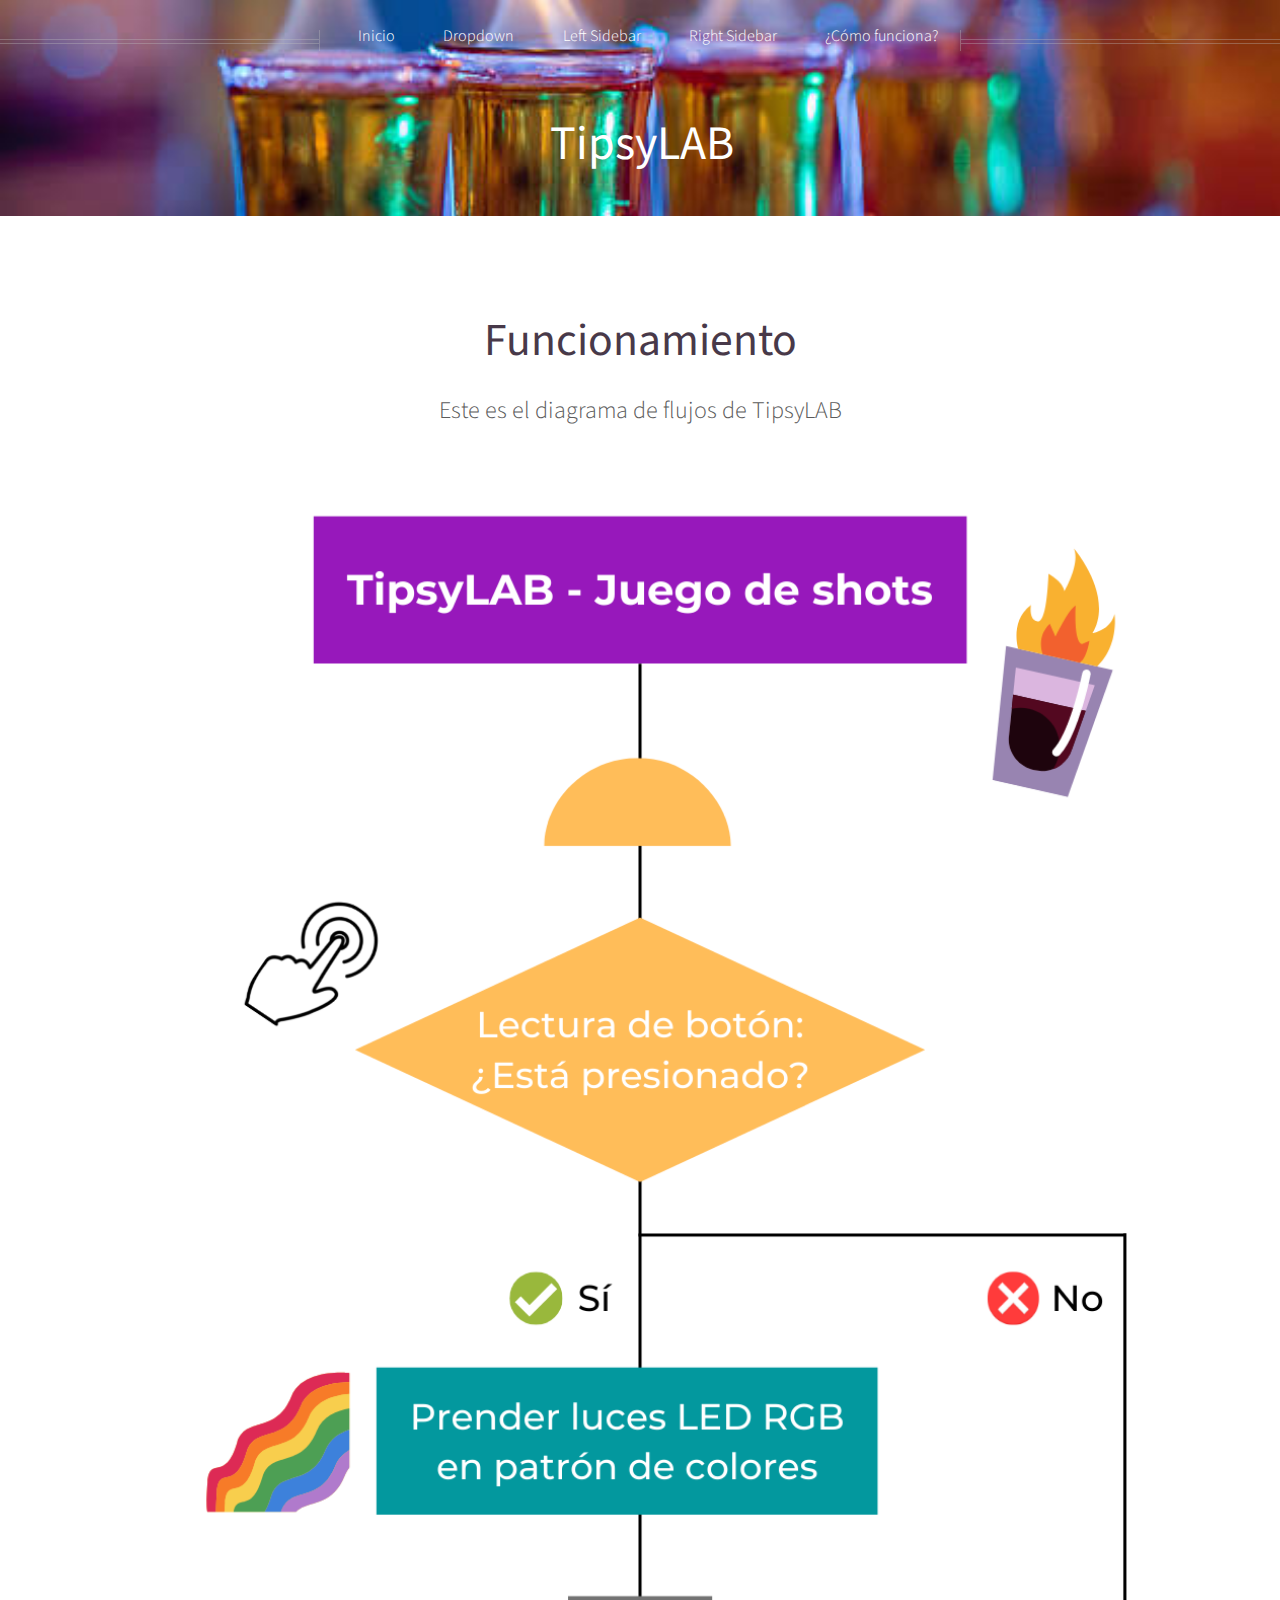
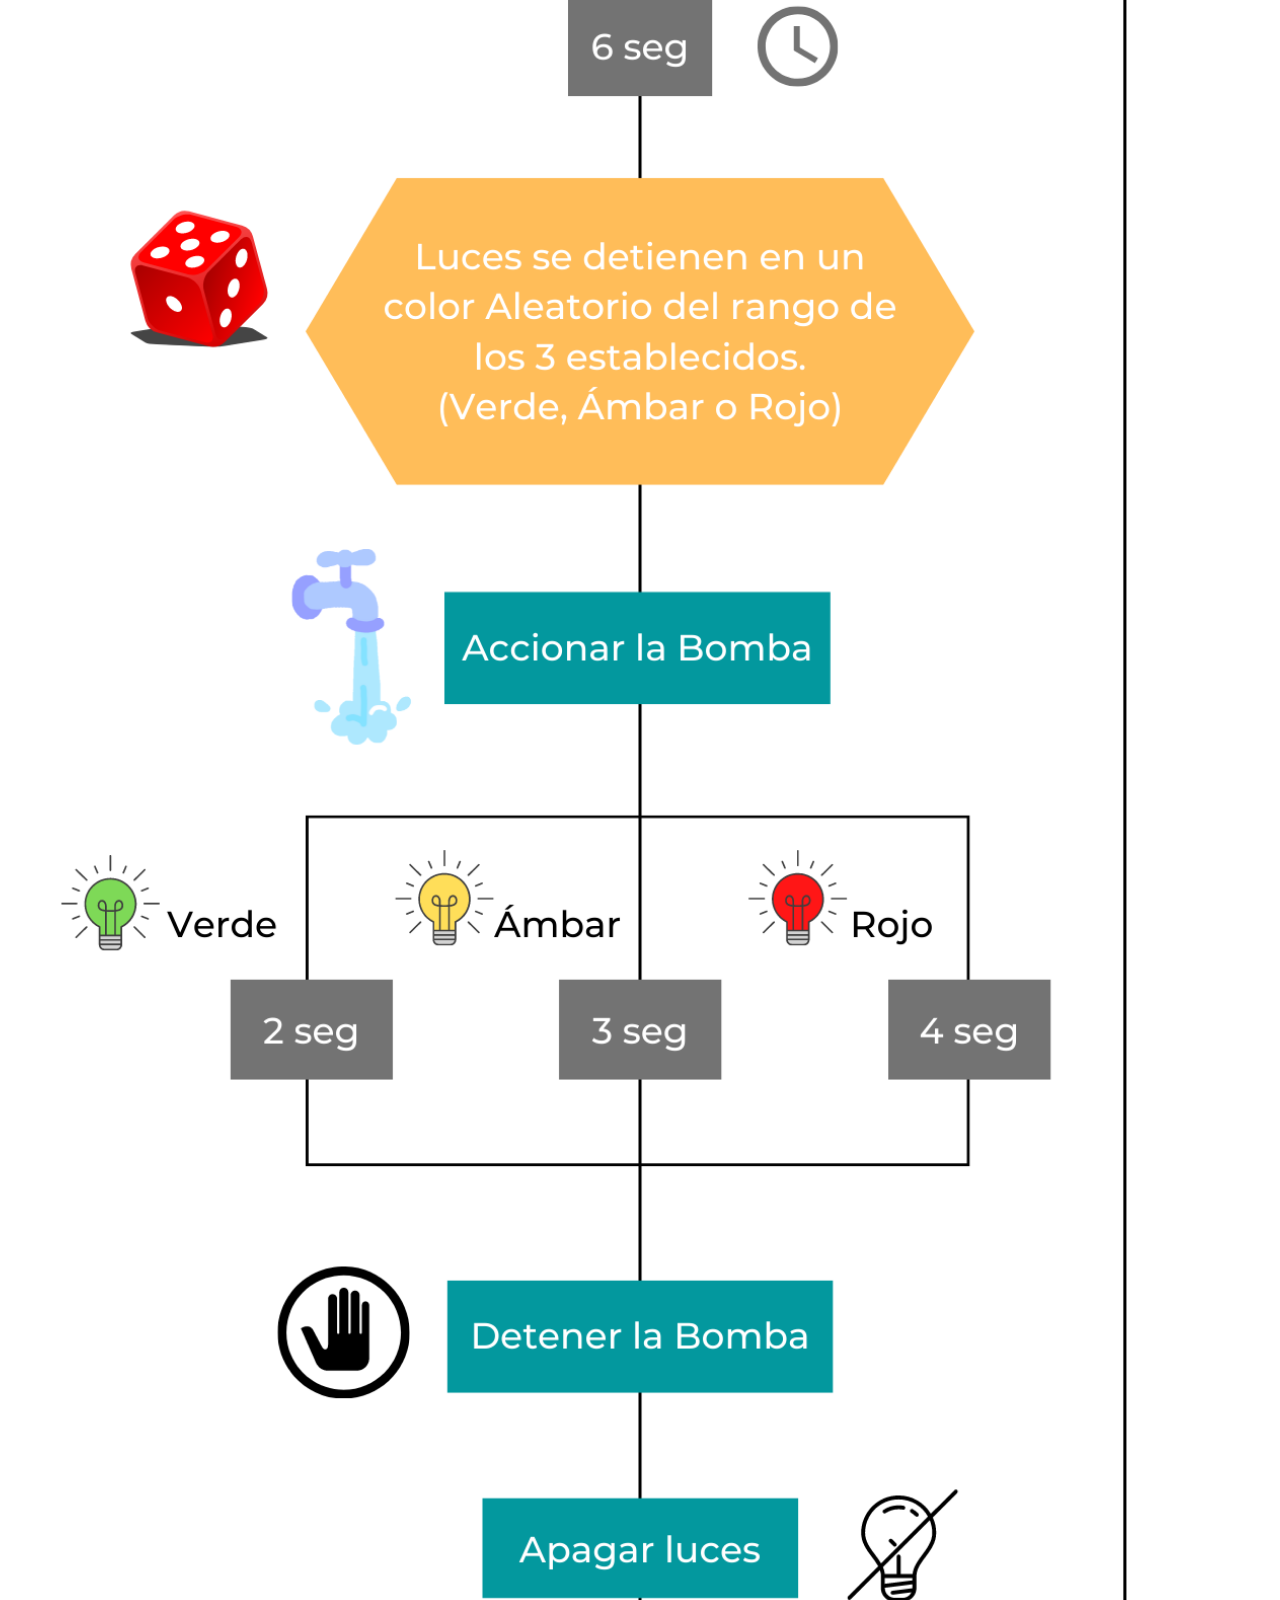
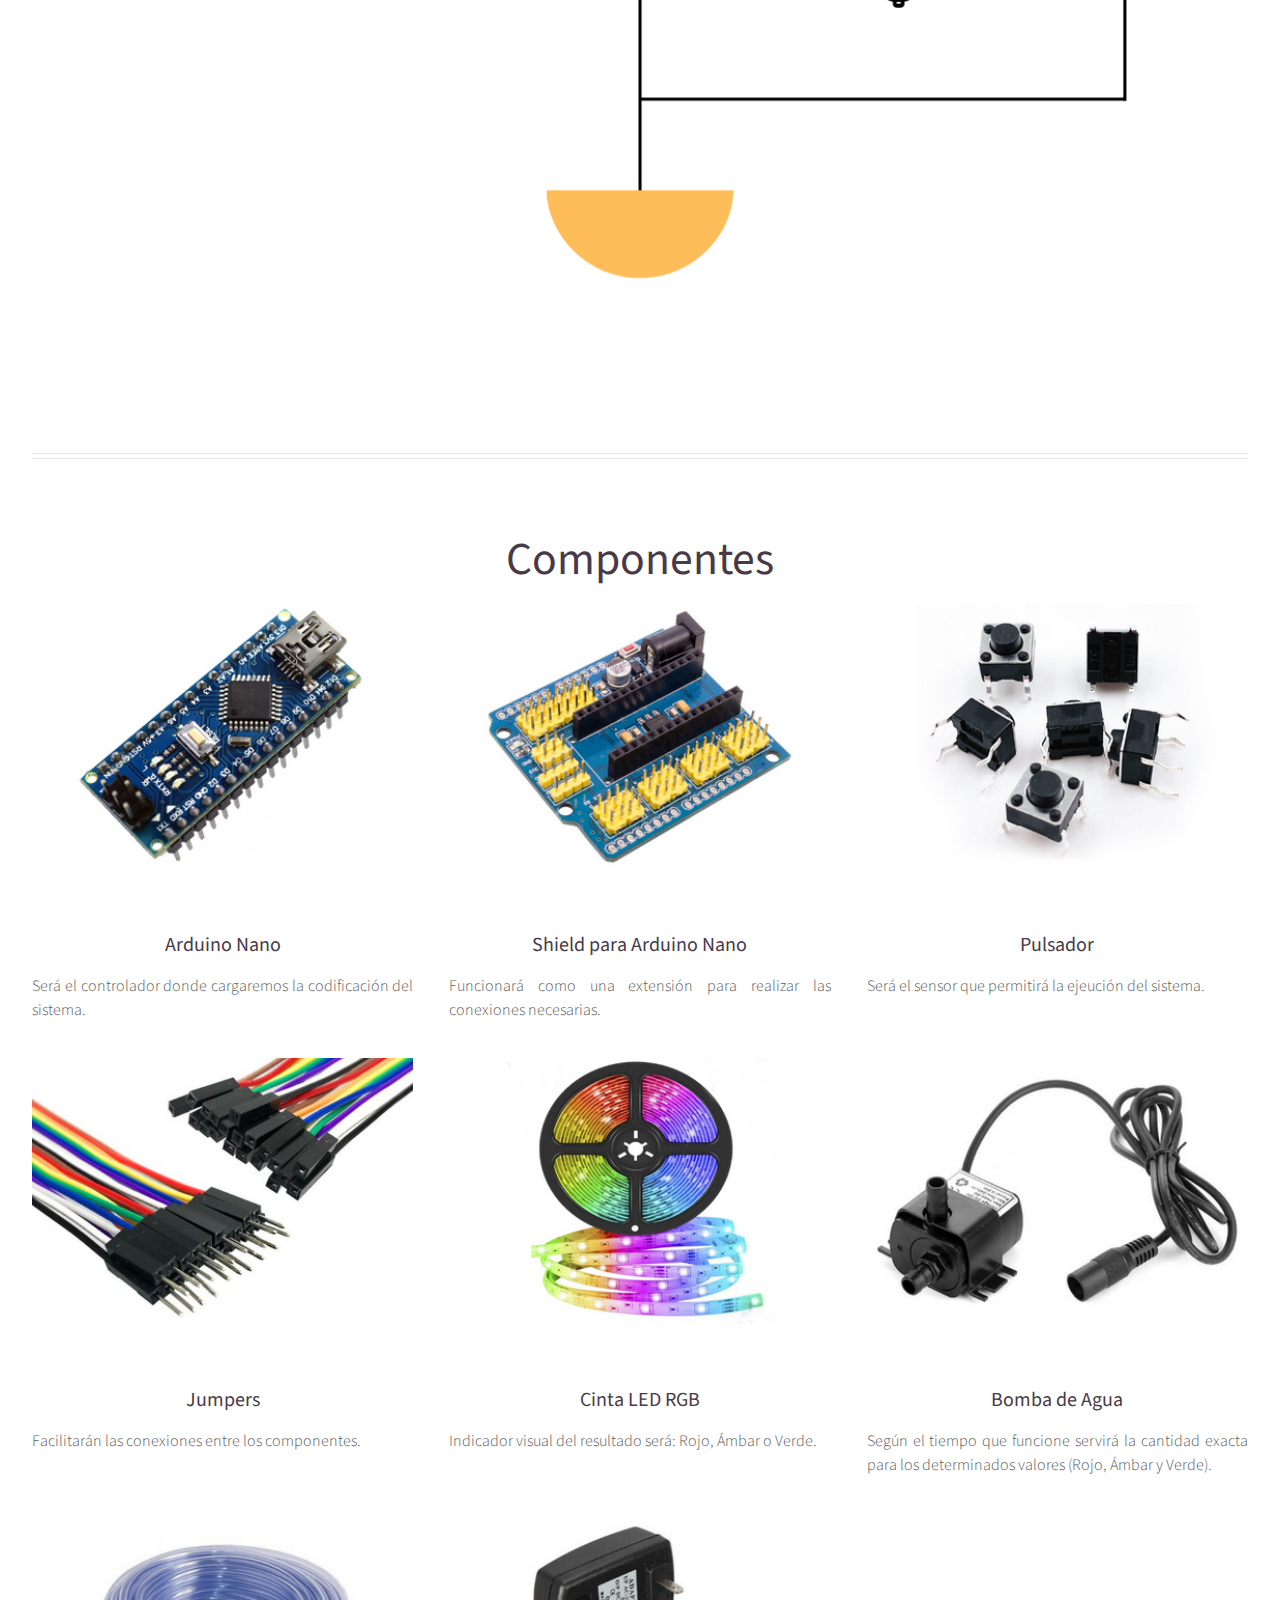
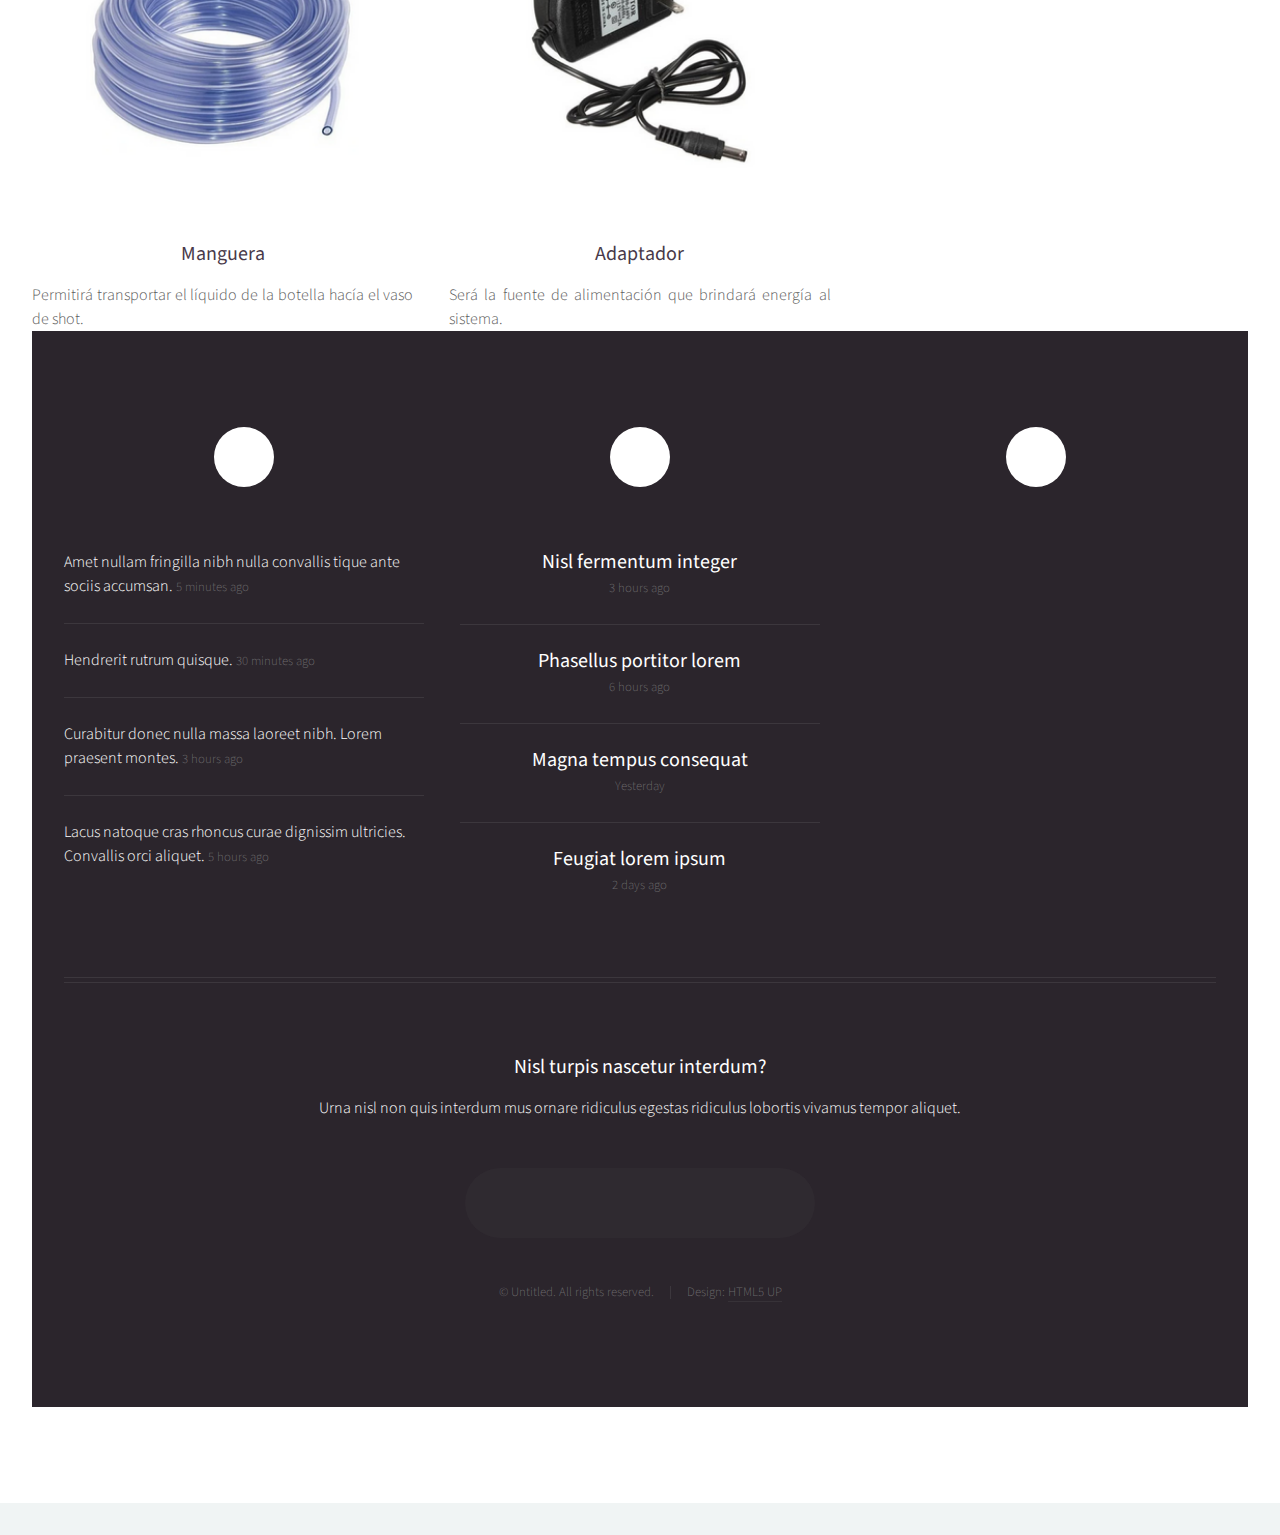
==== no-sidebar.html @ e4a3747c "actualizacion17oct" ====
<!DOCTYPE HTML>
<!--
	Helios by HTML5 UP
	html5up.net | @ajlkn
	Free for personal and commercial use under the CCA 3.0 license (html5up.net/license)
-->
<html>
	<head>
		<title>No Sidebar - Helios by HTML5 UP</title>
		<meta charset="utf-8" />
		<meta name="viewport" content="width=device-width, initial-scale=1, user-scalable=no" />
		<link rel="stylesheet" href="assets/css/main.css" />
		<noscript><link rel="stylesheet" href="assets/css/noscript.css" /></noscript>
	</head>
	<body class="no-sidebar is-preload">
		<div id="page-wrapper">

			<!-- Header -->
				<div id="header">

					<!-- Inner -->
						<div class="inner">
							<header>
								<h1><a href="index.html" id="logo">TipsyLAB</a></h1>
							</header>
						</div>

					<!-- Nav -->
						<nav id="nav">
							<ul>
								<li><a href="index.html">Inicio</a></li>
								<li>
									<a href="#">Dropdown</a>
									<ul>
										<li><a href="#">Lorem ipsum dolor</a></li>
										<li><a href="#">Magna phasellus</a></li>
										<li><a href="#">Etiam dolore nisl</a></li>
										<li>
											<a href="#">And a submenu &hellip;</a>
											<ul>
												<li><a href="#">Lorem ipsum dolor</a></li>
												<li><a href="#">Phasellus consequat</a></li>
												<li><a href="#">Magna phasellus</a></li>
												<li><a href="#">Etiam dolore nisl</a></li>
											</ul>
										</li>
										<li><a href="#">Veroeros feugiat</a></li>
									</ul>
								</li>
								<li><a href="left-sidebar.html">Left Sidebar</a></li>
								<li><a href="right-sidebar.html">Right Sidebar</a></li>
								<li><a href="no-sidebar.html">¿Cómo funciona?</a></li>
							</ul>
						</nav>

				</div>

			<!-- Main -->
				<div class="wrapper style1">

					<div class="container">
						<article id="main" class="special">
							<header>
								<h2>Funcionamiento</h2>
								<p>
									Este es el diagrama de flujos de TipsyLAB 
								</p>
							</header>
							<a href="#" class="image featured"><img src="images/DIagrama de flujo.png" alt="" /></a>
					
								</p>
							</section>
						</article>
						<hr />
						<div class="row">
							<section id="features" class="container special">
								<header>
									<h2>Componentes</h2>
								</header>
								<div class="row">
							<article class="col-4 col-12-mobile special">
								<a class="image featured"><img src="images/ArduinoNano.png" alt="" /></a>
								<header>
									<h3>Arduino Nano</h3>
								</header>
								<p>
									Será el controlador donde cargaremos la codificación del sistema.
																	
								</p>
							</article>
							<article class="col-4 col-12-mobile special">
								<a class="image featured"><img src="images/Shield.png" alt="" /></a>
								<header>
									<h3>Shield para Arduino Nano</h3>
								</header>
								<p>
									Funcionará como una extensión para realizar las conexiones necesarias.
								</p>
							</article>
							<article class="col-4 col-12-mobile special">
								<a class="image featured"><img src="images/Pulsador.png" alt="" /></a>
								<header>
									<h3>Pulsador</h3>
								</header>
								<p>
									Será el sensor que permitirá la ejeución del sistema.
								</p>
							</article>
							<article class="col-4 col-12-mobile special">
								<a class="image featured"><img src="images/Jumper.png" alt="" /></a>
								<header>
									<h3>Jumpers</h3>
								</header>
								<p>
									Facilitarán las conexiones entre los componentes.
								</p>
							</article>
							<article class="col-4 col-12-mobile special">
								<a class="image featured"><img src="images/CintaLed.png" alt="" /></a>
								<header>
									<h3>Cinta LED RGB</h3>
								</header>
								<p>
									Indicador visual del resultado será: Rojo, Ámbar o Verde.
								</p>
							</article>
							<article class="col-4 col-12-mobile special">
								<a class="image featured"><img src="images/Bomba.png" alt="" /></a>
								<header>
									<h3>Bomba de Agua</h3>
								</header>
								<p>
									Según el tiempo que funcione servirá la cantidad exacta para los determinados valores (Rojo, Ámbar y Verde).
								</p>
							</article>
							<article class="col-4 col-12-mobile special">
								<a class="image featured"><img src="images/Manguera.png" alt="" /></a>
								<header>
									<h3>Manguera</h3>
								</header>
								<p>
									Permitirá transportar el líquido de la botella hacía el vaso de shot.
								</p>
							</article>
							<article class="col-4 col-12-mobile special">
								<a class="image featured"><img src="images/Adaptador.png" alt="" /></a>
								<header>
									<h3>Adaptador</h3>
								</header>
								<p>
									Será la fuente de alimentación que brindará energía al sistema.
								</p>
							</article>
						</div>
					</div>

				</div>

			<!-- Footer -->
				<div id="footer">
					<div class="container">
						<div class="row">

							<!-- Tweets -->
								<section class="col-4 col-12-mobile">
									<header>
										<h2 class="icon brands fa-twitter circled"><span class="label">Tweets</span></h2>
									</header>
									<ul class="divided">
										<li>
											<article class="tweet">
												Amet nullam fringilla nibh nulla convallis tique ante sociis accumsan.
												<span class="timestamp">5 minutes ago</span>
											</article>
										</li>
										<li>
											<article class="tweet">
												Hendrerit rutrum quisque.
												<span class="timestamp">30 minutes ago</span>
											</article>
										</li>
										<li>
											<article class="tweet">
												Curabitur donec nulla massa laoreet nibh. Lorem praesent montes.
												<span class="timestamp">3 hours ago</span>
											</article>
										</li>
										<li>
											<article class="tweet">
												Lacus natoque cras rhoncus curae dignissim ultricies. Convallis orci aliquet.
												<span class="timestamp">5 hours ago</span>
											</article>
										</li>
									</ul>
								</section>

							<!-- Posts -->
								<section class="col-4 col-12-mobile">
									<header>
										<h2 class="icon solid fa-file circled"><span class="label">Posts</span></h2>
									</header>
									<ul class="divided">
										<li>
											<article class="post stub">
												<header>
													<h3><a href="#">Nisl fermentum integer</a></h3>
												</header>
												<span class="timestamp">3 hours ago</span>
											</article>
										</li>
										<li>
											<article class="post stub">
												<header>
													<h3><a href="#">Phasellus portitor lorem</a></h3>
												</header>
												<span class="timestamp">6 hours ago</span>
											</article>
										</li>
										<li>
											<article class="post stub">
												<header>
													<h3><a href="#">Magna tempus consequat</a></h3>
												</header>
												<span class="timestamp">Yesterday</span>
											</article>
										</li>
										<li>
											<article class="post stub">
												<header>
													<h3><a href="#">Feugiat lorem ipsum</a></h3>
												</header>
												<span class="timestamp">2 days ago</span>
											</article>
										</li>
									</ul>
								</section>

							<!-- Photos -->
								<section class="col-4 col-12-mobile">
									<header>
										<h2 class="icon solid fa-camera circled"><span class="label">Photos</span></h2>
									</header>
									<div class="row gtr-25">
										<div class="col-6">
											<a href="#" class="image fit"><img src="images/pic10.jpg" alt="" /></a>
										</div>
										<div class="col-6">
											<a href="#" class="image fit"><img src="images/pic11.jpg" alt="" /></a>
										</div>
										<div class="col-6">
											<a href="#" class="image fit"><img src="images/pic12.jpg" alt="" /></a>
										</div>
										<div class="col-6">
											<a href="#" class="image fit"><img src="images/pic13.jpg" alt="" /></a>
										</div>
										<div class="col-6">
											<a href="#" class="image fit"><img src="images/pic14.jpg" alt="" /></a>
										</div>
										<div class="col-6">
											<a href="#" class="image fit"><img src="images/pic15.jpg" alt="" /></a>
										</div>
									</div>
								</section>

						</div>
						<hr />
						<div class="row">
							<div class="col-12">

								<!-- Contact -->
									<section class="contact">
										<header>
											<h3>Nisl turpis nascetur interdum?</h3>
										</header>
										<p>Urna nisl non quis interdum mus ornare ridiculus egestas ridiculus lobortis vivamus tempor aliquet.</p>
										<ul class="icons">
											<li><a href="#" class="icon brands fa-twitter"><span class="label">Twitter</span></a></li>
											<li><a href="#" class="icon brands fa-facebook-f"><span class="label">Facebook</span></a></li>
											<li><a href="#" class="icon brands fa-instagram"><span class="label">Instagram</span></a></li>
											<li><a href="#" class="icon brands fa-pinterest"><span class="label">Pinterest</span></a></li>
											<li><a href="#" class="icon brands fa-dribbble"><span class="label">Dribbble</span></a></li>
											<li><a href="#" class="icon brands fa-linkedin-in"><span class="label">Linkedin</span></a></li>
										</ul>
									</section>

								<!-- Copyright -->
									<div class="copyright">
										<ul class="menu">
											<li>&copy; Untitled. All rights reserved.</li><li>Design: <a href="http://html5up.net">HTML5 UP</a></li>
										</ul>
									</div>

							</div>

						</div>
					</div>
				</div>

		</div>

		<!-- Scripts -->
			<script src="assets/js/jquery.min.js"></script>
			<script src="assets/js/jquery.dropotron.min.js"></script>
			<script src="assets/js/jquery.scrolly.min.js"></script>
			<script src="assets/js/jquery.scrollex.min.js"></script>
			<script src="assets/js/browser.min.js"></script>
			<script src="assets/js/breakpoints.min.js"></script>
			<script src="assets/js/util.js"></script>
			<script src="assets/js/main.js"></script>

	</body>
</html>
---- assets/css/main.css ----
@import url("https://fonts.googleapis.com/css?family=Source+Sans+Pro:300,300italic,400,400italic,600");
@import url("fontawesome-all.min.css");

/*
	Helios by HTML5 UP
	html5up.net | @ajlkn
	Free for personal and commercial use under the CCA 3.0 license (html5up.net/license)
*/

html, body, div, span, applet, object,
iframe, h1, h2, h3, h4, h5, h6, p, blockquote,
pre, a, abbr, acronym, address, big, cite,
code, del, dfn, em, img, ins, kbd, q, s, samp,
small, strike, strong, sub, sup, tt, var, b,
u, i, center, dl, dt, dd, ol, ul, li, fieldset,
form, label, legend, table, caption, tbody,
tfoot, thead, tr, th, td, article, aside,
canvas, details, embed, figure, figcaption,
footer, header, hgroup, menu, nav, output, ruby,
section, summary, time, mark, audio, video {
	margin: 0;
	padding: 0;
	border: 0;
	font-size: 100%;
	font: inherit;
	vertical-align: baseline;}

article, aside, details, figcaption, figure,
footer, header, hgroup, menu, nav, section {
	display: block;}

body {
	line-height: 1;
}

ol, ul {
	list-style: none;
}

blockquote, q {
	quotes: none;
}

	blockquote:before, blockquote:after, q:before, q:after {
		content: '';
		content: none;
	}

table {
	border-collapse: collapse;
	border-spacing: 0;
}

body {
	-webkit-text-size-adjust: none;
}

mark {
	background-color: transparent;
	color: inherit;
}

input::-moz-focus-inner {
	border: 0;
	padding: 0;
}

input, select, textarea {
	-moz-appearance: none;
	-webkit-appearance: none;
	-ms-appearance: none;
	appearance: none;
}

/* Basic */

	html {
		box-sizing: border-box;
	}

	*, *:before, *:after {
		box-sizing: inherit;
	}

	body {
		background: #f0f4f4;
		color: #5b5b5b;
		font-size: 15pt;
		line-height: 1.85em;
		font-family: 'Source Sans Pro', sans-serif;
		font-weight: 300;
	}

		body.is-preload *, body.is-preload *:before, body.is-preload *:after {
			-moz-animation: none !important;
			-webkit-animation: none !important;
			-ms-animation: none !important;
			animation: none !important;
			-moz-transition: none !important;
			-webkit-transition: none !important;
			-ms-transition: none !important;
			transition: none !important;
		}

	input, textarea, select {
		font-size: 15pt;
		line-height: 1.85em;
		font-family: 'Source Sans Pro', sans-serif;
		font-weight: 300;
	}

	h1, h2, h3, h4, h5, h6 {
		font-weight: 400;
		color: #483949;
		line-height: 1.25em;
	}

	h1 a, h2 a, h3 a, h4 a, h5 a, h6 a {
		color: inherit;
		text-decoration: none;
		border-bottom-color: transparent;
	}

	h1 strong, h2 strong, h3 strong, h4 strong, h5 strong, h6 strong {
		font-weight: 600;
	}

	h2 {
		font-size: 2.85em;
	}

	h3 {
		font-size: 1.25em;
	}

	h4 {
		font-size: 1em;
		margin: 0 0 0.25em 0;
	}

	strong, b {
		font-weight: 400;
		color: #483949;
	}

	em, i {
		font-style: italic;
	}

	a {
		color: inherit;
		border-bottom: solid 1px rgba(128, 128, 128, 0.15);
		text-decoration: none;
		-moz-transition: background-color 0.35s ease-in-out, color 0.35s ease-in-out, border-bottom-color 0.35s ease-in-out;
		-webkit-transition: background-color 0.35s ease-in-out, color 0.35s ease-in-out, border-bottom-color 0.35s ease-in-out;
		-ms-transition: background-color 0.35s ease-in-out, color 0.35s ease-in-out, border-bottom-color 0.35s ease-in-out;
		transition: background-color 0.35s ease-in-out, color 0.35s ease-in-out, border-bottom-color 0.35s ease-in-out;
	}

		a:hover {
			color: #ef8376;
			border-bottom-color: transparent;
		}

	sub {
		position: relative;
		top: 0.5em;
		font-size: 0.8em;
	}

	sup {
		position: relative;
		top: -0.5em;
		font-size: 0.8em;
	}

	blockquote {
		border-left: solid 0.5em #ddd;
		padding: 1em 0 1em 2em;
		font-style: italic;
	}

	p, ul, ol, dl, table {
		margin-bottom: 1em;
	}

	p {
		text-align: justify;
	}

	br.clear {
		clear: both;
	}

	hr {
		position: relative;
		display: block;
		border: 0;
		top: 4.5em;
		margin-bottom: 9em;
		height: 6px;
		border-top: solid 1px rgba(128, 128, 128, 0.2);
		border-bottom: solid 1px rgba(128, 128, 128, 0.2);
	}

		hr:before, hr:after {
			content: '';
			position: absolute;
			top: -8px;
			display: block;
			width: 1px;
			height: 21px;
			background: rgba(128, 128, 128, 0.2);
		}

		hr:before {
			left: -1px;
		}

		hr:after {
			right: -1px;
		}

	.timestamp {
		color: rgba(128, 128, 128, 0.75);
		font-size: 0.8em;
	}

/* Container */

	.container {
		margin: 0 auto;
		max-width: 100%;
		width: 1400px;
	}

		@media screen and (max-width: 1680px) {

			.container {
				width: 1200px;
			}

		}

		@media screen and (max-width: 1280px) {

			.container {
				width: 100%;
			}

		}

		@media screen and (max-width: 960px) {

			.container {
				width: 100%;
			}

		}

		@media screen and (max-width: 840px) {

			.container {
				width: 100%;
			}

		}

		@media screen and (max-width: 736px) {

			.container {
				width: 100%;
			}

		}

/* Row */

	.row {
		display: flex;
		flex-wrap: wrap;
		box-sizing: border-box;
		align-items: stretch;
	}

		.row > * {
			box-sizing: border-box;
		}

		.row.gtr-uniform > * > :last-child {
			margin-bottom: 0;
		}

		.row.aln-left {
			justify-content: flex-start;
		}

		.row.aln-center {
			justify-content: center;
		}

		.row.aln-right {
			justify-content: flex-end;
		}

		.row.aln-top {
			align-items: flex-start;
		}

		.row.aln-middle {
			align-items: center;
		}

		.row.aln-bottom {
			align-items: flex-end;
		}

		.row > .imp {
			order: -1;
		}

		.row > .col-1 {
			width: 8.33333%;
		}

		.row > .off-1 {
			margin-left: 8.33333%;
		}

		.row > .col-2 {
			width: 16.66667%;
		}

		.row > .off-2 {
			margin-left: 16.66667%;
		}

		.row > .col-3 {
			width: 25%;
		}

		.row > .off-3 {
			margin-left: 25%;
		}

		.row > .col-4 {
			width: 33.33333%;
		}

		.row > .off-4 {
			margin-left: 33.33333%;
		}

		.row > .col-5 {
			width: 41.66667%;
		}

		.row > .off-5 {
			margin-left: 41.66667%;
		}

		.row > .col-6 {
			width: 50%;
		}

		.row > .off-6 {
			margin-left: 50%;
		}

		.row > .col-7 {
			width: 58.33333%;
		}

		.row > .off-7 {
			margin-left: 58.33333%;
		}

		.row > .col-8 {
			width: 66.66667%;
		}

		.row > .off-8 {
			margin-left: 66.66667%;
		}

		.row > .col-9 {
			width: 75%;
		}

		.row > .off-9 {
			margin-left: 75%;
		}

		.row > .col-10 {
			width: 83.33333%;
		}

		.row > .off-10 {
			margin-left: 83.33333%;
		}

		.row > .col-11 {
			width: 91.66667%;
		}

		.row > .off-11 {
			margin-left: 91.66667%;
		}

		.row > .col-12 {
			width: 100%;
		}

		.row > .off-12 {
			margin-left: 100%;
		}

		.row.gtr-0 {
			margin-top: 0px;
			margin-left: 0px;
		}

			.row.gtr-0 > * {
				padding: 0px 0 0 0px;
			}

			.row.gtr-0.gtr-uniform {
				margin-top: 0px;
			}

				.row.gtr-0.gtr-uniform > * {
					padding-top: 0px;
				}

		.row.gtr-25 {
			margin-top: -10px;
			margin-left: -10px;
		}

			.row.gtr-25 > * {
				padding: 10px 0 0 10px;
			}

			.row.gtr-25.gtr-uniform {
				margin-top: -10px;
			}

				.row.gtr-25.gtr-uniform > * {
					padding-top: 10px;
				}

		.row.gtr-50 {
			margin-top: -20px;
			margin-left: -20px;
		}

			.row.gtr-50 > * {
				padding: 20px 0 0 20px;
			}

			.row.gtr-50.gtr-uniform {
				margin-top: -20px;
			}

				.row.gtr-50.gtr-uniform > * {
					padding-top: 20px;
				}

		.row {
			margin-top: -40px;
			margin-left: -40px;
		}

			.row > * {
				padding: 40px 0 0 40px;
			}

			.row.gtr-uniform {
				margin-top: -40px;
			}

				.row.gtr-uniform > * {
					padding-top: 40px;
				}

		.row.gtr-150 {
			margin-top: -60px;
			margin-left: -60px;
		}

			.row.gtr-150 > * {
				padding: 60px 0 0 60px;
			}

			.row.gtr-150.gtr-uniform {
				margin-top: -60px;
			}

				.row.gtr-150.gtr-uniform > * {
					padding-top: 60px;
				}

		.row.gtr-200 {
			margin-top: -80px;
			margin-left: -80px;
		}

			.row.gtr-200 > * {
				padding: 80px 0 0 80px;
			}

			.row.gtr-200.gtr-uniform {
				margin-top: -80px;
			}

				.row.gtr-200.gtr-uniform > * {
					padding-top: 80px;
				}

		@media screen and (max-width: 1680px) {

			.row {
				display: flex;
				flex-wrap: wrap;
				box-sizing: border-box;
				align-items: stretch;
			}

				.row > * {
					box-sizing: border-box;
				}

				.row.gtr-uniform > * > :last-child {
					margin-bottom: 0;
				}

				.row.aln-left {
					justify-content: flex-start;
				}

				.row.aln-center {
					justify-content: center;
				}

				.row.aln-right {
					justify-content: flex-end;
				}

				.row.aln-top {
					align-items: flex-start;
				}

				.row.aln-middle {
					align-items: center;
				}

				.row.aln-bottom {
					align-items: flex-end;
				}

				.row > .imp-wide {
					order: -1;
				}

				.row > .col-1-wide {
					width: 8.33333%;
				}

				.row > .off-1-wide {
					margin-left: 8.33333%;
				}

				.row > .col-2-wide {
					width: 16.66667%;
				}

				.row > .off-2-wide {
					margin-left: 16.66667%;
				}

				.row > .col-3-wide {
					width: 25%;
				}

				.row > .off-3-wide {
					margin-left: 25%;
				}

				.row > .col-4-wide {
					width: 33.33333%;
				}

				.row > .off-4-wide {
					margin-left: 33.33333%;
				}

				.row > .col-5-wide {
					width: 41.66667%;
				}

				.row > .off-5-wide {
					margin-left: 41.66667%;
				}

				.row > .col-6-wide {
					width: 50%;
				}

				.row > .off-6-wide {
					margin-left: 50%;
				}

				.row > .col-7-wide {
					width: 58.33333%;
				}

				.row > .off-7-wide {
					margin-left: 58.33333%;
				}

				.row > .col-8-wide {
					width: 66.66667%;
				}

				.row > .off-8-wide {
					margin-left: 66.66667%;
				}

				.row > .col-9-wide {
					width: 75%;
				}

				.row > .off-9-wide {
					margin-left: 75%;
				}

				.row > .col-10-wide {
					width: 83.33333%;
				}

				.row > .off-10-wide {
					margin-left: 83.33333%;
				}

				.row > .col-11-wide {
					width: 91.66667%;
				}

				.row > .off-11-wide {
					margin-left: 91.66667%;
				}

				.row > .col-12-wide {
					width: 100%;
				}

				.row > .off-12-wide {
					margin-left: 100%;
				}

				.row.gtr-0 {
					margin-top: 0px;
					margin-left: 0px;
				}

					.row.gtr-0 > * {
						padding: 0px 0 0 0px;
					}

					.row.gtr-0.gtr-uniform {
						margin-top: 0px;
					}

						.row.gtr-0.gtr-uniform > * {
							padding-top: 0px;
						}

				.row.gtr-25 {
					margin-top: -10px;
					margin-left: -10px;
				}

					.row.gtr-25 > * {
						padding: 10px 0 0 10px;
					}

					.row.gtr-25.gtr-uniform {
						margin-top: -10px;
					}

						.row.gtr-25.gtr-uniform > * {
							padding-top: 10px;
						}

				.row.gtr-50 {
					margin-top: -20px;
					margin-left: -20px;
				}

					.row.gtr-50 > * {
						padding: 20px 0 0 20px;
					}

					.row.gtr-50.gtr-uniform {
						margin-top: -20px;
					}

						.row.gtr-50.gtr-uniform > * {
							padding-top: 20px;
						}

				.row {
					margin-top: -40px;
					margin-left: -40px;
				}

					.row > * {
						padding: 40px 0 0 40px;
					}

					.row.gtr-uniform {
						margin-top: -40px;
					}

						.row.gtr-uniform > * {
							padding-top: 40px;
						}

				.row.gtr-150 {
					margin-top: -60px;
					margin-left: -60px;
				}

					.row.gtr-150 > * {
						padding: 60px 0 0 60px;
					}

					.row.gtr-150.gtr-uniform {
						margin-top: -60px;
					}

						.row.gtr-150.gtr-uniform > * {
							padding-top: 60px;
						}

				.row.gtr-200 {
					margin-top: -80px;
					margin-left: -80px;
				}

					.row.gtr-200 > * {
						padding: 80px 0 0 80px;
					}

					.row.gtr-200.gtr-uniform {
						margin-top: -80px;
					}

						.row.gtr-200.gtr-uniform > * {
							padding-top: 80px;
						}

		}

		@media screen and (max-width: 1280px) {

			.row {
				display: flex;
				flex-wrap: wrap;
				box-sizing: border-box;
				align-items: stretch;
			}

				.row > * {
					box-sizing: border-box;
				}

				.row.gtr-uniform > * > :last-child {
					margin-bottom: 0;
				}

				.row.aln-left {
					justify-content: flex-start;
				}

				.row.aln-center {
					justify-content: center;
				}

				.row.aln-right {
					justify-content: flex-end;
				}

				.row.aln-top {
					align-items: flex-start;
				}

				.row.aln-middle {
					align-items: center;
				}

				.row.aln-bottom {
					align-items: flex-end;
				}

				.row > .imp-normal {
					order: -1;
				}

				.row > .col-1-normal {
					width: 8.33333%;
				}

				.row > .off-1-normal {
					margin-left: 8.33333%;
				}

				.row > .col-2-normal {
					width: 16.66667%;
				}

				.row > .off-2-normal {
					margin-left: 16.66667%;
				}

				.row > .col-3-normal {
					width: 25%;
				}

				.row > .off-3-normal {
					margin-left: 25%;
				}

				.row > .col-4-normal {
					width: 33.33333%;
				}

				.row > .off-4-normal {
					margin-left: 33.33333%;
				}

				.row > .col-5-normal {
					width: 41.66667%;
				}

				.row > .off-5-normal {
					margin-left: 41.66667%;
				}

				.row > .col-6-normal {
					width: 50%;
				}

				.row > .off-6-normal {
					margin-left: 50%;
				}

				.row > .col-7-normal {
					width: 58.33333%;
				}

				.row > .off-7-normal {
					margin-left: 58.33333%;
				}

				.row > .col-8-normal {
					width: 66.66667%;
				}

				.row > .off-8-normal {
					margin-left: 66.66667%;
				}

				.row > .col-9-normal {
					width: 75%;
				}

				.row > .off-9-normal {
					margin-left: 75%;
				}

				.row > .col-10-normal {
					width: 83.33333%;
				}

				.row > .off-10-normal {
					margin-left: 83.33333%;
				}

				.row > .col-11-normal {
					width: 91.66667%;
				}

				.row > .off-11-normal {
					margin-left: 91.66667%;
				}

				.row > .col-12-normal {
					width: 100%;
				}

				.row > .off-12-normal {
					margin-left: 100%;
				}

				.row.gtr-0 {
					margin-top: 0px;
					margin-left: 0px;
				}

					.row.gtr-0 > * {
						padding: 0px 0 0 0px;
					}

					.row.gtr-0.gtr-uniform {
						margin-top: 0px;
					}

						.row.gtr-0.gtr-uniform > * {
							padding-top: 0px;
						}

				.row.gtr-25 {
					margin-top: -9px;
					margin-left: -9px;
				}

					.row.gtr-25 > * {
						padding: 9px 0 0 9px;
					}

					.row.gtr-25.gtr-uniform {
						margin-top: -9px;
					}

						.row.gtr-25.gtr-uniform > * {
							padding-top: 9px;
						}

				.row.gtr-50 {
					margin-top: -18px;
					margin-left: -18px;
				}

					.row.gtr-50 > * {
						padding: 18px 0 0 18px;
					}

					.row.gtr-50.gtr-uniform {
						margin-top: -18px;
					}

						.row.gtr-50.gtr-uniform > * {
							padding-top: 18px;
						}

				.row {
					margin-top: -36px;
					margin-left: -36px;
				}

					.row > * {
						padding: 36px 0 0 36px;
					}

					.row.gtr-uniform {
						margin-top: -36px;
					}

						.row.gtr-uniform > * {
							padding-top: 36px;
						}

				.row.gtr-150 {
					margin-top: -54px;
					margin-left: -54px;
				}

					.row.gtr-150 > * {
						padding: 54px 0 0 54px;
					}

					.row.gtr-150.gtr-uniform {
						margin-top: -54px;
					}

						.row.gtr-150.gtr-uniform > * {
							padding-top: 54px;
						}

				.row.gtr-200 {
					margin-top: -72px;
					margin-left: -72px;
				}

					.row.gtr-200 > * {
						padding: 72px 0 0 72px;
					}

					.row.gtr-200.gtr-uniform {
						margin-top: -72px;
					}

						.row.gtr-200.gtr-uniform > * {
							padding-top: 72px;
						}

		}

		@media screen and (max-width: 960px) {

			.row {
				display: flex;
				flex-wrap: wrap;
				box-sizing: border-box;
				align-items: stretch;
			}

				.row > * {
					box-sizing: border-box;
				}

				.row.gtr-uniform > * > :last-child {
					margin-bottom: 0;
				}

				.row.aln-left {
					justify-content: flex-start;
				}

				.row.aln-center {
					justify-content: center;
				}

				.row.aln-right {
					justify-content: flex-end;
				}

				.row.aln-top {
					align-items: flex-start;
				}

				.row.aln-middle {
					align-items: center;
				}

				.row.aln-bottom {
					align-items: flex-end;
				}

				.row > .imp-narrow {
					order: -1;
				}

				.row > .col-1-narrow {
					width: 8.33333%;
				}

				.row > .off-1-narrow {
					margin-left: 8.33333%;
				}

				.row > .col-2-narrow {
					width: 16.66667%;
				}

				.row > .off-2-narrow {
					margin-left: 16.66667%;
				}

				.row > .col-3-narrow {
					width: 25%;
				}

				.row > .off-3-narrow {
					margin-left: 25%;
				}

				.row > .col-4-narrow {
					width: 33.33333%;
				}

				.row > .off-4-narrow {
					margin-left: 33.33333%;
				}

				.row > .col-5-narrow {
					width: 41.66667%;
				}

				.row > .off-5-narrow {
					margin-left: 41.66667%;
				}

				.row > .col-6-narrow {
					width: 50%;
				}

				.row > .off-6-narrow {
					margin-left: 50%;
				}

				.row > .col-7-narrow {
					width: 58.33333%;
				}

				.row > .off-7-narrow {
					margin-left: 58.33333%;
				}

				.row > .col-8-narrow {
					width: 66.66667%;
				}

				.row > .off-8-narrow {
					margin-left: 66.66667%;
				}

				.row > .col-9-narrow {
					width: 75%;
				}

				.row > .off-9-narrow {
					margin-left: 75%;
				}

				.row > .col-10-narrow {
					width: 83.33333%;
				}

				.row > .off-10-narrow {
					margin-left: 83.33333%;
				}

				.row > .col-11-narrow {
					width: 91.66667%;
				}

				.row > .off-11-narrow {
					margin-left: 91.66667%;
				}

				.row > .col-12-narrow {
					width: 100%;
				}

				.row > .off-12-narrow {
					margin-left: 100%;
				}

				.row.gtr-0 {
					margin-top: 0px;
					margin-left: 0px;
				}

					.row.gtr-0 > * {
						padding: 0px 0 0 0px;
					}

					.row.gtr-0.gtr-uniform {
						margin-top: 0px;
					}

						.row.gtr-0.gtr-uniform > * {
							padding-top: 0px;
						}

				.row.gtr-25 {
					margin-top: -8px;
					margin-left: -8px;
				}

					.row.gtr-25 > * {
						padding: 8px 0 0 8px;
					}

					.row.gtr-25.gtr-uniform {
						margin-top: -8px;
					}

						.row.gtr-25.gtr-uniform > * {
							padding-top: 8px;
						}

				.row.gtr-50 {
					margin-top: -16px;
					margin-left: -16px;
				}

					.row.gtr-50 > * {
						padding: 16px 0 0 16px;
					}

					.row.gtr-50.gtr-uniform {
						margin-top: -16px;
					}

						.row.gtr-50.gtr-uniform > * {
							padding-top: 16px;
						}

				.row {
					margin-top: -32px;
					margin-left: -32px;
				}

					.row > * {
						padding: 32px 0 0 32px;
					}

					.row.gtr-uniform {
						margin-top: -32px;
					}

						.row.gtr-uniform > * {
							padding-top: 32px;
						}

				.row.gtr-150 {
					margin-top: -48px;
					margin-left: -48px;
				}

					.row.gtr-150 > * {
						padding: 48px 0 0 48px;
					}

					.row.gtr-150.gtr-uniform {
						margin-top: -48px;
					}

						.row.gtr-150.gtr-uniform > * {
							padding-top: 48px;
						}

				.row.gtr-200 {
					margin-top: -64px;
					margin-left: -64px;
				}

					.row.gtr-200 > * {
						padding: 64px 0 0 64px;
					}

					.row.gtr-200.gtr-uniform {
						margin-top: -64px;
					}

						.row.gtr-200.gtr-uniform > * {
							padding-top: 64px;
						}

		}

		@media screen and (max-width: 840px) {

			.row {
				display: flex;
				flex-wrap: wrap;
				box-sizing: border-box;
				align-items: stretch;
			}

				.row > * {
					box-sizing: border-box;
				}

				.row.gtr-uniform > * > :last-child {
					margin-bottom: 0;
				}

				.row.aln-left {
					justify-content: flex-start;
				}

				.row.aln-center {
					justify-content: center;
				}

				.row.aln-right {
					justify-content: flex-end;
				}

				.row.aln-top {
					align-items: flex-start;
				}

				.row.aln-middle {
					align-items: center;
				}

				.row.aln-bottom {
					align-items: flex-end;
				}

				.row > .imp-narrower {
					order: -1;
				}

				.row > .col-1-narrower {
					width: 8.33333%;
				}

				.row > .off-1-narrower {
					margin-left: 8.33333%;
				}

				.row > .col-2-narrower {
					width: 16.66667%;
				}

				.row > .off-2-narrower {
					margin-left: 16.66667%;
				}

				.row > .col-3-narrower {
					width: 25%;
				}

				.row > .off-3-narrower {
					margin-left: 25%;
				}

				.row > .col-4-narrower {
					width: 33.33333%;
				}

				.row > .off-4-narrower {
					margin-left: 33.33333%;
				}

				.row > .col-5-narrower {
					width: 41.66667%;
				}

				.row > .off-5-narrower {
					margin-left: 41.66667%;
				}

				.row > .col-6-narrower {
					width: 50%;
				}

				.row > .off-6-narrower {
					margin-left: 50%;
				}

				.row > .col-7-narrower {
					width: 58.33333%;
				}

				.row > .off-7-narrower {
					margin-left: 58.33333%;
				}

				.row > .col-8-narrower {
					width: 66.66667%;
				}

				.row > .off-8-narrower {
					margin-left: 66.66667%;
				}

				.row > .col-9-narrower {
					width: 75%;
				}

				.row > .off-9-narrower {
					margin-left: 75%;
				}

				.row > .col-10-narrower {
					width: 83.33333%;
				}

				.row > .off-10-narrower {
					margin-left: 83.33333%;
				}

				.row > .col-11-narrower {
					width: 91.66667%;
				}

				.row > .off-11-narrower {
					margin-left: 91.66667%;
				}

				.row > .col-12-narrower {
					width: 100%;
				}

				.row > .off-12-narrower {
					margin-left: 100%;
				}

				.row.gtr-0 {
					margin-top: 0px;
					margin-left: 0px;
				}

					.row.gtr-0 > * {
						padding: 0px 0 0 0px;
					}

					.row.gtr-0.gtr-uniform {
						margin-top: 0px;
					}

						.row.gtr-0.gtr-uniform > * {
							padding-top: 0px;
						}

				.row.gtr-25 {
					margin-top: -8px;
					margin-left: -8px;
				}

					.row.gtr-25 > * {
						padding: 8px 0 0 8px;
					}

					.row.gtr-25.gtr-uniform {
						margin-top: -8px;
					}

						.row.gtr-25.gtr-uniform > * {
							padding-top: 8px;
						}

				.row.gtr-50 {
					margin-top: -16px;
					margin-left: -16px;
				}

					.row.gtr-50 > * {
						padding: 16px 0 0 16px;
					}

					.row.gtr-50.gtr-uniform {
						margin-top: -16px;
					}

						.row.gtr-50.gtr-uniform > * {
							padding-top: 16px;
						}

				.row {
					margin-top: -32px;
					margin-left: -32px;
				}

					.row > * {
						padding: 32px 0 0 32px;
					}

					.row.gtr-uniform {
						margin-top: -32px;
					}

						.row.gtr-uniform > * {
							padding-top: 32px;
						}

				.row.gtr-150 {
					margin-top: -48px;
					margin-left: -48px;
				}

					.row.gtr-150 > * {
						padding: 48px 0 0 48px;
					}

					.row.gtr-150.gtr-uniform {
						margin-top: -48px;
					}

						.row.gtr-150.gtr-uniform > * {
							padding-top: 48px;
						}

				.row.gtr-200 {
					margin-top: -64px;
					margin-left: -64px;
				}

					.row.gtr-200 > * {
						padding: 64px 0 0 64px;
					}

					.row.gtr-200.gtr-uniform {
						margin-top: -64px;
					}

						.row.gtr-200.gtr-uniform > * {
							padding-top: 64px;
						}

		}

		@media screen and (max-width: 736px) {

			.row {
				display: flex;
				flex-wrap: wrap;
				box-sizing: border-box;
				align-items: stretch;
			}

				.row > * {
					box-sizing: border-box;
				}

				.row.gtr-uniform > * > :last-child {
					margin-bottom: 0;
				}

				.row.aln-left {
					justify-content: flex-start;
				}

				.row.aln-center {
					justify-content: center;
				}

				.row.aln-right {
					justify-content: flex-end;
				}

				.row.aln-top {
					align-items: flex-start;
				}

				.row.aln-middle {
					align-items: center;
				}

				.row.aln-bottom {
					align-items: flex-end;
				}

				.row > .imp-mobile {
					order: -1;
				}

				.row > .col-1-mobile {
					width: 8.33333%;
				}

				.row > .off-1-mobile {
					margin-left: 8.33333%;
				}

				.row > .col-2-mobile {
					width: 16.66667%;
				}

				.row > .off-2-mobile {
					margin-left: 16.66667%;
				}

				.row > .col-3-mobile {
					width: 25%;
				}

				.row > .off-3-mobile {
					margin-left: 25%;
				}

				.row > .col-4-mobile {
					width: 33.33333%;
				}

				.row > .off-4-mobile {
					margin-left: 33.33333%;
				}

				.row > .col-5-mobile {
					width: 41.66667%;
				}

				.row > .off-5-mobile {
					margin-left: 41.66667%;
				}

				.row > .col-6-mobile {
					width: 50%;
				}

				.row > .off-6-mobile {
					margin-left: 50%;
				}

				.row > .col-7-mobile {
					width: 58.33333%;
				}

				.row > .off-7-mobile {
					margin-left: 58.33333%;
				}

				.row > .col-8-mobile {
					width: 66.66667%;
				}

				.row > .off-8-mobile {
					margin-left: 66.66667%;
				}

				.row > .col-9-mobile {
					width: 75%;
				}

				.row > .off-9-mobile {
					margin-left: 75%;
				}

				.row > .col-10-mobile {
					width: 83.33333%;
				}

				.row > .off-10-mobile {
					margin-left: 83.33333%;
				}

				.row > .col-11-mobile {
					width: 91.66667%;
				}

				.row > .off-11-mobile {
					margin-left: 91.66667%;
				}

				.row > .col-12-mobile {
					width: 100%;
				}

				.row > .off-12-mobile {
					margin-left: 100%;
				}

				.row.gtr-0 {
					margin-top: 0px;
					margin-left: 0px;
				}

					.row.gtr-0 > * {
						padding: 0px 0 0 0px;
					}

					.row.gtr-0.gtr-uniform {
						margin-top: 0px;
					}

						.row.gtr-0.gtr-uniform > * {
							padding-top: 0px;
						}

				.row.gtr-25 {
					margin-top: -5px;
					margin-left: -5px;
				}

					.row.gtr-25 > * {
						padding: 5px 0 0 5px;
					}

					.row.gtr-25.gtr-uniform {
						margin-top: -5px;
					}

						.row.gtr-25.gtr-uniform > * {
							padding-top: 5px;
						}

				.row.gtr-50 {
					margin-top: -10px;
					margin-left: -10px;
				}

					.row.gtr-50 > * {
						padding: 10px 0 0 10px;
					}

					.row.gtr-50.gtr-uniform {
						margin-top: -10px;
					}

						.row.gtr-50.gtr-uniform > * {
							padding-top: 10px;
						}

				.row {
					margin-top: -20px;
					margin-left: -20px;
				}

					.row > * {
						padding: 20px 0 0 20px;
					}

					.row.gtr-uniform {
						margin-top: -20px;
					}

						.row.gtr-uniform > * {
							padding-top: 20px;
						}

				.row.gtr-150 {
					margin-top: -30px;
					margin-left: -30px;
				}

					.row.gtr-150 > * {
						padding: 30px 0 0 30px;
					}

					.row.gtr-150.gtr-uniform {
						margin-top: -30px;
					}

						.row.gtr-150.gtr-uniform > * {
							padding-top: 30px;
						}

				.row.gtr-200 {
					margin-top: -40px;
					margin-left: -40px;
				}

					.row.gtr-200 > * {
						padding: 40px 0 0 40px;
					}

					.row.gtr-200.gtr-uniform {
						margin-top: -40px;
					}

						.row.gtr-200.gtr-uniform > * {
							padding-top: 40px;
						}

		}

/* Sections/Article */

	section, article {
		margin-bottom: 3em;
	}

		section > :last-child, section:last-child, article > :last-child, article:last-child {
			margin-bottom: 0;
		}

		section.special > header, section.special > footer, article.special > header, article.special > footer {
			text-align: center;
		}

	.row > section, .row > article {
		margin-bottom: 0;
	}

	header {
		margin: 0 0 1em 0;
	}

		header > p {
			display: block;
			font-size: 1.5em;
			margin: 1em 0 2em 0;
			line-height: 1.5em;
			text-align: inherit;
		}

	footer {
		margin: 2.5em 0 0 0;
	}

/* Image */

	.image {
		position: relative;
		display: inline-block;
		border: 0;
		outline: 0;
	}

		.image img {
			display: block;
			width: 100%;
		}

		.image.fit {
			display: block;
			width: 100%;
		}

		.image.featured {
			display: block;
			width: 100%;
			margin: 0 0 4em 0;
		}

		.image.left {
			float: left;
			margin: 0 2em 2em 0;
		}

		.image.centered {
			display: block;
			margin: 0 0 2em 0;
		}

			.image.centered img {
				margin: 0 auto;
				width: auto;
			}

/* List */

	ul {
		list-style: disc;
		padding-left: 1em;
	}

		ul li {
			padding-left: 0.5em;
		}

	ol {
		list-style: decimal;
		padding-left: 1.25em;
	}

		ol li {
			padding-left: 0.25em;
		}

/* Actions */

	ul.actions {
		margin: 3em 0 0 0;
		list-style: none;
		padding-left: 0;
	}

		form ul.actions {
			margin-top: 0;
		}

		ul.actions li {
			display: inline-block;
			margin: 0 0.75em 0 0.75em;
			padding-left: 0;
		}

			ul.actions li:first-child {
				margin-left: 0;
			}

			ul.actions li:last-child {
				margin-right: 0;
			}

/* Divided */

	ul.divided {
		list-style: none;
		padding-left: 0;
	}

		ul.divided li {
			border-top: solid 1px rgba(128, 128, 128, 0.2);
			padding-top: 1.5em;
			margin-top: 1.5em;
			padding-left: 0;
		}

			ul.divided li:first-child {
				border-top: 0;
				padding-top: 0;
				margin-top: 0;
			}

/* Menu */

	ul.menu {
		height: 1em;
		line-height: 1em;
		list-style: none;
		padding-left: 0;
	}

		ul.menu li {
			display: inline-block;
			border-left: solid 1px rgba(128, 128, 128, 0.2);
			padding-left: 1.25em;
			margin-left: 1.25em;
		}

			ul.menu li:first-child {
				border-left: 0;
				padding-left: 0;
				margin-left: 0;
			}

/* Icons */

	ul.icons {
		position: relative;
		background: rgba(128, 128, 128, 0.05);
		border-radius: 4em;
		display: inline-block;
		padding: 0.35em 0.75em 0.35em 0.75em;
		font-size: 1.25em;
		cursor: default;
		list-style: none;
	}

		ul.icons li {
			display: inline-block;
			padding-left: 0;
		}

			ul.icons li a {
				display: inline-block;
				background: none;
				width: 2.5em;
				height: 2.5em;
				line-height: 2.5em;
				text-align: center;
				border-radius: 100%;
				border: 0;
				color: inherit;
			}

				ul.icons li a:hover {
					color: #ef8376;
				}

/* Form */

	form label {
		display: block;
		font-weight: 400;
		color: #483949;
		margin: 0 0 1em 0;
	}

	form input[type="text"],
	form input[type="email"],
	form input[type="password"],
	form select,
	form textarea {
		-webkit-appearance: none;
		display: block;
		border: 0;
		background: #fafafa;
		width: 100%;
		border-radius: 0.5em;
		border: solid 1px #E5E5E5;
		padding: 1em;
		-moz-transition: background-color 0.35s ease-in-out, border-color 0.35s ease-in-out;
		-webkit-transition: background-color 0.35s ease-in-out, border-color 0.35s ease-in-out;
		-ms-transition: background-color 0.35s ease-in-out, border-color 0.35s ease-in-out;
		transition: background-color 0.35s ease-in-out, border-color 0.35s ease-in-out;
	}

		form input[type="text"]:focus,
		form input[type="email"]:focus,
		form input[type="password"]:focus,
		form select:focus,
		form textarea:focus {
			background: #fff;
			border-color: #df7366;
		}

	form input[type="text"],
	form input[type="email"],
	form input[type="password"],
	form select {
		line-height: 1em;
	}

	form textarea {
		min-height: 9em;
	}

	form ::-webkit-input-placeholder {
		color: #555 !important;
	}

	form :-moz-placeholder {
		color: #555 !important;
	}

	form ::-moz-placeholder {
		color: #555 !important;
	}

	form :-ms-input-placeholder {
		color: #555 !important;
	}

	form ::-moz-focus-inner {
		border: 0;
	}

/* Table */

	table {
		width: 100%;
	}

		table.default {
			width: 100%;
		}

			table.default tbody tr {
				border-top: solid 1px #e5e5e5;
			}

				table.default tbody tr:first-child {
					border-top: 0;
				}

				table.default tbody tr:nth-child(2n+1) {
					background: #fafafa;
				}

			table.default td {
				padding: 0.5em 1em 0.5em 1em;
			}

			table.default th {
				text-align: left;
				font-weight: 400;
				padding: 0.5em 1em 0.5em 1em;
			}

			table.default thead {
				border-bottom: solid 2px #e5e5e5;
			}

			table.default tfoot {
				border-top: solid 2px #e5e5e5;
			}

/* Button */

	input[type="button"],
	input[type="submit"],
	input[type="reset"],
	button,
	.button {
		position: relative;
		display: inline-block;
		background: #df7366;
		color: #fff;
		text-align: center;
		border-radius: 0.5em;
		text-decoration: none;
		padding: 0.65em 3em 0.65em 3em;
		border: 0;
		cursor: pointer;
		outline: 0;
		font-weight: 300;
		-moz-transition: background-color 0.35s ease-in-out, color 0.35s ease-in-out, border-bottom-color 0.35s ease-in-out;
		-webkit-transition: background-color 0.35s ease-in-out, color 0.35s ease-in-out, border-bottom-color 0.35s ease-in-out;
		-ms-transition: background-color 0.35s ease-in-out, color 0.35s ease-in-out, border-bottom-color 0.35s ease-in-out;
		transition: background-color 0.35s ease-in-out, color 0.35s ease-in-out, border-bottom-color 0.35s ease-in-out;
	}

		input[type="button"]:hover,
		input[type="submit"]:hover,
		input[type="reset"]:hover,
		button:hover,
		.button:hover {
			color: #fff;
			background: #ef8376;
		}

		input[type="button"].alt,
		input[type="submit"].alt,
		input[type="reset"].alt,
		button.alt,
		.button.alt {
			background: #2B252C;
		}

			input[type="button"].alt:hover,
			input[type="submit"].alt:hover,
			input[type="reset"].alt:hover,
			button.alt:hover,
			.button.alt:hover {
				background: #3B353C;
			}

/* Post */

	.post.stub {
		text-align: center;
	}

		.post.stub header {
			margin: 0;
		}

/* Icons */

	.icon {
		text-decoration: none;
		text-decoration: none;
	}

		.icon:before {
			-moz-osx-font-smoothing: grayscale;
			-webkit-font-smoothing: antialiased;
			display: inline-block;
			font-style: normal;
			font-variant: normal;
			text-rendering: auto;
			line-height: 1;
			text-transform: none !important;
			font-family: 'Font Awesome 5 Free';
			font-weight: 400;
		}

		.icon:before {
			line-height: inherit;
			font-size: 1.25em;
		}

		.icon > .label {
			display: none;
		}

		.icon.solid:before {
			font-weight: 900;
		}

		.icon.brands:before {
			font-family: 'Font Awesome 5 Brands';
		}

		.icon.circled {
			position: relative;
			display: inline-block;
			background: #2b252c;
			color: #fff;
			border-radius: 100%;
			width: 3em;
			height: 3em;
			line-height: 3em;
			text-align: center;
			font-size: 1.25em;
		}

			header .icon.circled {
				margin: 0 0 2em 0;
			}

/* Wrapper */

	.wrapper {
		background: #fff;
		margin: 0 0 2em 0;
		padding: 6em 0 6em 0;
	}

		.wrapper.style2 {
			padding-top: 0;
		}

/* Header */

	#header {
		position: relative;
		background-image: url("../../images/inicio2.jpg");
		background-size: cover;
		background-position: center center;
		background-attachment: fixed;
		color: rgb(255, 255, 255);
		text-align: center;
		padding: 7.5em 0 2em 0;
		cursor: default;
	}

		#header:before {
			content: '';
			display: inline-block;
			vertical-align: middle;
			height: 100%;
		}

		#header .inner {
			position: relative;
			z-index: 1;
			margin: 0;
			display: inline-block;
			vertical-align: middle;
		}

		#header header {
			display: inline-block;
		}

			#header header > p {
				font-size: 1.25em;
				margin: 0;
			}

		#header h1 {
			color: #fff;
			font-size: 3em;
			line-height: 1em;
		}

			#header h1 a {
				color: inherit;
			}

		#header .button {
			display: inline-block;
			border-radius: 100%;
			width: 4.5em;
			height: 4.5em;
			line-height: 4.5em;
			text-align: center;
			font-size: 1.25em;
			padding: 0;
		}

		#header hr {
			top: 1.5em;
			margin-bottom: 3em;
			border-bottom-color: rgba(192, 192, 192, 0.35);
			box-shadow: inset 0 1px 0 0 rgba(192, 192, 192, 0.35);
		}

			#header hr:before, #header hr:after {
				background: rgba(192, 192, 192, 0.35);
			}

		#header footer {
			margin: 1em 0 0 0;
		}

	body.homepage #header {
		height: 100vh;
		min-height: 40em;
	}

		body.homepage #header h1 {
			font-size: 4em;
		}

		body.homepage #header:after {
			content: '';
			background: #1C0920;
			display: block;
			position: absolute;
			left: 0;
			top: 0;
			width: 100%;
			height: 100%;
			opacity: 0;
			-moz-transition: opacity 2.5s ease-in-out;
			-webkit-transition: opacity 2.5s ease-in-out;
			-ms-transition: opacity 2.5s ease-in-out;
			transition: opacity 2.5s ease-in-out;
			-moz-transition-delay: 0.5s;
			-webkit-transition-delay: 0.5s;
			-ms-transition-delay: 0.5s;
			transition-delay: 0.5s;
		}

	body.homepage.is-preload #header:after {
		opacity: 1;
	}

/* Nav */

	#nav {
		position: absolute;
		top: 0;
		left: 0;
		width: 100%;
		text-align: center;
		padding: 1.5em 0 1.5em 0;
		z-index: 1;
		overflow: hidden;
	}

		#nav > ul {
			line-height: 0px;
			position: relative;
			display: inline-block;
			margin: 0;
			height: 21px;
			border-left: solid 1px rgba(192, 192, 192, 0.35);
			border-right: solid 1px rgba(192, 192, 192, 0.35);
		}

			#nav > ul:before, #nav > ul:after {
				content: '';
				display: block;
				width: 300%;
				position: absolute;
				top: 50%;
				margin-top: -2px;
				height: 5px;
				border-top: solid 1px rgba(192, 192, 192, 0.35);
				border-bottom: solid 1px rgba(192, 192, 192, 0.35);
			}

			#nav > ul:before {
				left: 100%;
				margin-left: 1px;
			}

			#nav > ul:after {
				right: 100%;
				margin-right: 1px;
			}

			#nav > ul > li {
				display: inline-block;
				margin: -9px 0.5em 0 0.5em;
				border-radius: 0.5em;
				padding: 0.85em;
				border: solid 1px transparent;
				-moz-transition: color 0.35s ease-in-out, border-color 0.35s ease-in-out;
				-webkit-transition: color 0.35s ease-in-out, border-color 0.35s ease-in-out;
				-ms-transition: color 0.35s ease-in-out, border-color 0.35s ease-in-out;
				transition: color 0.35s ease-in-out, border-color 0.35s ease-in-out;
			}

				#nav > ul > li.active {
					border-color: rgba(192, 192, 192, 0.35);
				}

				#nav > ul > li > a, #nav > ul > li > span {
					display: block;
					color: inherit;
					text-decoration: none;
					border: 0;
					outline: 0;
				}

				#nav > ul > li > ul {
					display: none;
				}

	.dropotron {
		background: rgba(255, 255, 255, 0.975);
		padding: 1em 1.25em 1em 1.25em;
		line-height: 1em;
		height: auto;
		text-align: left;
		border-radius: 0.5em;
		box-shadow: 0 0.15em 0.25em 0 rgba(0, 0, 0, 0.25);
		min-width: 12em;
		margin-top: -1em;
		list-style: none;
	}

		.dropotron li {
			border-top: solid 1px rgba(128, 128, 128, 0.2);
			color: #5b5b5b;
			padding-left: 0;
		}

			.dropotron li:first-child {
				border-top: 0;
			}

			.dropotron li:hover {
				color: #ef8376;
			}

			.dropotron li a, .dropotron li span {
				display: block;
				border: 0;
				padding: 0.5em 0 0.5em 0;
				-moz-transition: color 0.35s ease-in-out;
				-webkit-transition: color 0.35s ease-in-out;
				-ms-transition: color 0.35s ease-in-out;
				transition: color 0.35s ease-in-out;
			}

		.dropotron.level-0 {
			margin-top: 2em;
			font-size: 0.9em;
		}

			.dropotron.level-0:before {
				content: '';
				position: absolute;
				left: 50%;
				top: -0.7em;
				margin-left: -0.75em;
				border-bottom: solid 0.75em rgba(255, 255, 255, 0.975);
				border-left: solid 0.75em rgba(64, 64, 64, 0);
				border-right: solid 0.75em rgba(64, 64, 64, 0);
			}

/* Banner */

	#banner {
		background: #fff;
		text-align: center;
		padding: 4.5em 0 4.5em 0;
		margin-bottom: 0;
	}

		#banner header > p {
			margin-bottom: 0;
		}

/* Content */

	#content > hr {
		top: 3em;
		margin-bottom: 6em;
	}

	#content > section {
		margin-bottom: 0;
	}

/* Sidebar */

	#sidebar > hr {
		top: 3em;
		margin-bottom: 6em;
	}

		#sidebar > hr.first {
			display: none;
		}

	#sidebar > section {
		margin-bottom: 0;
	}

/* Main */

	#main {
		margin-bottom: 0;
	}

		#main section:first-of-type {
			padding-top: 2em;
		}

/* Footer */

	#footer {
		position: relative;
		overflow: hidden;
		padding: 6em 0 6em 0;
		background: #2b252c;
		color: #fff;
	}

		#footer .icon.circled {
			background: #fff;
			color: #2b252c;
		}

		#footer header {
			text-align: center;
			cursor: default;
		}

		#footer h2, #footer h3, #footer h4, #footer h5, #footer h6 {
			color: #fff;
		}

		#footer .contact {
			text-align: center;
		}

			#footer .contact p {
				text-align: center;
				margin: 0 0 3em 0;
			}

		#footer .copyright {
			text-align: center;
			color: rgba(128, 128, 128, 0.75);
			font-size: 0.8em;
			cursor: default;
		}

			#footer .copyright a {
				color: rgba(128, 128, 128, 0.75);
			}

				#footer .copyright a:hover {
					color: rgba(212, 212, 212, 0.85);
				}

/* Carousel */

	.carousel {
		position: relative;
		overflow: hidden;
		padding: 2em 0 2em 0;
		margin-bottom: 0;
	}

		.carousel .forward, .carousel .backward {
			position: absolute;
			top: 50%;
			width: 6em;
			height: 12em;
			margin-top: -6em;
			cursor: pointer;
		}

			.carousel .forward:before, .carousel .backward:before {
				content: '';
				display: block;
				width: 6em;
				height: 6em;
				border-radius: 100%;
				background-color: rgba(72, 57, 73, 0.5);
				position: absolute;
				top: 50%;
				margin-top: -3em;
				-moz-transition: background-color 0.35s ease-in-out;
				-webkit-transition: background-color 0.35s ease-in-out;
				-o-transition: background-color 0.35s ease-in-out;
				-ms-transition: background-color 0.35s ease-in-out;
				transition: background-color 0.35s ease-in-out;
				-webkit-backface-visibility: hidden;
			}

			.carousel .forward:after, .carousel .backward:after {
				content: '';
				width: 3em;
				height: 3em;
				position: absolute;
				top: 50%;
				margin: -1.5em 0 0 0;
				background: url("images/arrow.svg") no-repeat center center;
			}

			.carousel .forward:hover:before, .carousel .backward:hover:before {
				background-color: rgba(239, 131, 118, 0.75);
			}

		.carousel .forward {
			right: 0;
		}

			.carousel .forward:before {
				right: -3em;
			}

			.carousel .forward:after {
				right: -0.25em;
			}

		.carousel .backward {
			left: 0;
		}

			.carousel .backward:before {
				left: -3em;
			}

			.carousel .backward:after {
				left: -0.25em;
				-moz-transform: scaleX(-1);
				-webkit-transform: scaleX(-1);
				-ms-transform: scaleX(-1);
				transform: scaleX(-1);
			}

		.carousel .reel {
			white-space: nowrap;
			position: relative;
			-webkit-overflow-scrolling: touch;
			padding: 0 2em 0 2em;
		}

		.carousel article {
			display: inline-block;
			width: 18em;
			background: #fff;
			text-align: center;
			padding: 0 1em 3em 1em;
			margin: 0 2em 0 0;
			white-space: normal;
			opacity: 1.0;
			-moz-transition: opacity 0.75s ease-in-out;
			-webkit-transition: opacity 0.75s ease-in-out;
			-ms-transition: opacity 0.75s ease-in-out;
			transition: opacity 0.75s ease-in-out;
		}

			.carousel article.loading {
				opacity: 0;
			}

			.carousel article .image {
				position: relative;
				left: -1em;
				top: 0;
				width: auto;
				margin-right: -2em;
				margin-bottom: 3em;
			}

			.carousel article p {
				text-align: center;
			}

/* Wide */

	@media screen and (max-width: 1680px) {

		/* Basic */

			body, input, textarea, select {
				font-size: 14pt;
				line-height: 1.75em;
			}

		/* Carousel */

			.carousel {
				padding: 1.5em 0 1.5em 0;
			}

				.carousel .reel {
					padding: 0 1.5em 0 1.5em;
				}

				.carousel article {
					width: 18em;
					margin: 0 1.25em 0 0;
				}

	}

/* Normal */

	@media screen and (max-width: 1280px) {

		/* Basic */

			body, input, textarea, select {
				font-size: 12pt;
				line-height: 1.5em;
			}

		/* Wrapper */

			.wrapper {
				padding-left: 2em;
				padding-right: 2em;
			}

		/* Header */

			#header {
				background-attachment: scroll;
			}

				#header .inner {
					padding-left: 2em;
					padding-right: 2em;
				}

		/* Banner */

			#banner {
				padding-left: 2em;
				padding-right: 2em;
			}

		/* Footer */

			#footer {
				padding-left: 2em;
				padding-right: 2em;
			}

	}

/* Narrow */

/* Narrower */

	@media screen and (max-width: 840px) {

		/* Basic */

			body, input, textarea, select {
				font-size: 13pt;
				line-height: 1.65em;
			}

			.tweet {
				text-align: center;
			}

			.timestamp {
				display: block;
				text-align: center;
			}

		/* Footer */

			#footer {
				padding: 4em 2em 4em 2em;
			}

		/* Carousel */

			.carousel {
				padding: 1.25em 0 1.25em 0;
			}

				.carousel article {
					width: 18em;
					margin: 0 1em 0 0;
				}

	}

/* Mobile */

	#navPanel, #titleBar {
		display: none;
	}

	@media screen and (max-width: 736px) {

		/* Basic */

			html, body {
				overflow-x: hidden;
			}

			body, input, textarea, select {
				font-size: 12.5pt;
				line-height: 1.5em;
			}

			h2 {
				font-size: 1.75em;
			}

			h3 {
				font-size: 1.25em;
			}

			hr {
				top: 3em;
				margin-bottom: 6em;
			}

		/* Section/Article */

			section, article {
				margin-bottom: 2em;
			}

				section:last-child, article:last-child {
					margin-bottom: 0;
				}

			.row > section, .row > article {
				margin-bottom: 2em;
			}

			header > p {
				font-size: 1.25em;
			}

		/* Image */

			.image.featured {
				margin: 0 0 2em 0;
			}

			.image.left {
				margin: 0 1em 1em 0;
			}

			.image.centered {
				margin: 0 0 1em 0;
			}

		/* Actions */

			form ul.actions {
				margin-top: 0;
			}

			ul.actions li {
				display: block;
				margin: 0.75em 0 0 0;
			}

				ul.actions li:first-child {
					margin-top: 0;
				}

		/* Menu */

			ul.menu {
				height: auto;
				text-align: center;
			}

				ul.menu li {
					display: block;
					border: 0;
					padding: 0.75em 0 0 0;
					margin: 0;
				}

					ul.menu li:first-child {
						padding-top: 0;
					}

		/* Icons */

			ul.icons {
				font-size: 1em;
				padding: 0.35em 0.5em 0.35em 0.5em;
			}

				ul.icons li a {
					width: 2.25em;
				}

		/* Button */

			input[type="button"],
			input[type="submit"],
			input[type="reset"],
			button,
			.button {
				display: block;
				padding: 0;
				line-height: 3em;
				width: 100%;
			}

		/* Nav */

			#page-wrapper {
				-moz-backface-visibility: hidden;
				-webkit-backface-visibility: hidden;
				-ms-backface-visibility: hidden;
				backface-visibility: hidden;
				-moz-transition: -moz-transform 0.5s ease;
				-webkit-transition: -webkit-transform 0.5s ease;
				-ms-transition: -ms-transform 0.5s ease;
				transition: transform 0.5s ease;
				padding-bottom: 1px;
			}

			#navButton {
				-moz-backface-visibility: hidden;
				-webkit-backface-visibility: hidden;
				-ms-backface-visibility: hidden;
				backface-visibility: hidden;
				-moz-transition: -moz-transform 0.5s ease;
				-webkit-transition: -webkit-transform 0.5s ease;
				-ms-transition: -ms-transform 0.5s ease;
				transition: transform 0.5s ease;
				display: block;
				height: 44px;
				left: 0;
				position: fixed;
				top: 0;
				width: 100%;
				z-index: 10001;
			}

				#navButton .toggle {
					text-decoration: none;
					position: absolute;
					left: 0;
					top: 0;
					width: 100%;
					height: 100%;
					border: 0;
					outline: 0;
				}

					#navButton .toggle:before {
						-moz-osx-font-smoothing: grayscale;
						-webkit-font-smoothing: antialiased;
						display: inline-block;
						font-style: normal;
						font-variant: normal;
						text-rendering: auto;
						line-height: 1;
						text-transform: none !important;
						font-family: 'Font Awesome 5 Free';
						font-weight: 900;
					}

					#navButton .toggle:before {
						text-decoration: none;
						font-style: normal;
						content: '\f0c9';
						color: #fff;
						color: rgba(255, 255, 255, 0.75);
						text-align: center;
						display: block;
						font-size: 14px;
						width: 80px;
						height: 30px;
						line-height: 30px;
						position: absolute;
						left: 50%;
						margin-left: -40px;
						background: rgba(132, 128, 136, 0.75);
						border-top: 0;
						border-radius: 0 0 0.35em 0.35em;
					}

			#navPanel {
				-moz-backface-visibility: hidden;
				-webkit-backface-visibility: hidden;
				-ms-backface-visibility: hidden;
				backface-visibility: hidden;
				-moz-transform: translateY(-50vh);
				-webkit-transform: translateY(-50vh);
				-ms-transform: translateY(-50vh);
				transform: translateY(-50vh);
				-moz-transition: -moz-transform 0.5s ease;
				-webkit-transition: -webkit-transform 0.5s ease;
				-ms-transition: -ms-transform 0.5s ease;
				transition: transform 0.5s ease;
				display: block;
				height: 50vh;
				left: 0;
				overflow-y: auto;
				position: fixed;
				top: 0;
				width: 100%;
				z-index: 10002;
				background: #1f1920;
				box-shadow: inset 0px -2px 5px 0px rgba(0, 0, 0, 0.25);
				font-size: 1em;
			}

				#navPanel:before {
					content: '';
					display: block;
					position: absolute;
					left: 0;
					top: 0;
					width: 100%;
					height: 100%;
					background: url("images/overlay.png");
					background-size: 128px 128px;
				}

				#navPanel .link {
					position: relative;
					z-index: 1;
					display: block;
					text-decoration: none;
					padding: 0.5em;
					color: #ddd;
					border: 0;
					border-top: dotted 1px rgba(255, 255, 255, 0.05);
				}

					#navPanel .link:first-child {
						border-top: 0;
					}

					#navPanel .link.depth-0 {
						color: #fff;
						font-weight: 600;
					}

				#navPanel .indent-1 {
					display: inline-block;
					width: 1em;
				}

				#navPanel .indent-2 {
					display: inline-block;
					width: 2em;
				}

				#navPanel .indent-3 {
					display: inline-block;
					width: 3em;
				}

				#navPanel .indent-4 {
					display: inline-block;
					width: 4em;
				}

				#navPanel .indent-5 {
					display: inline-block;
					width: 5em;
				}

				#navPanel .depth-0 {
					color: #fff;
				}

			body.navPanel-visible #page-wrapper {
				-moz-transform: translateY(50vh);
				-webkit-transform: translateY(50vh);
				-ms-transform: translateY(50vh);
				transform: translateY(50vh);
			}

			body.navPanel-visible #navButton {
				-moz-transform: translateY(50vh);
				-webkit-transform: translateY(50vh);
				-ms-transform: translateY(50vh);
				transform: translateY(50vh);
			}

			body.navPanel-visible #navPanel {
				-moz-transform: translateY(0);
				-webkit-transform: translateY(0);
				-ms-transform: translateY(0);
				transform: translateY(0);
			}

		/* Wrapper */

			.wrapper {
				padding: 3em 1em 3em 1em;
			}

		/* Header */

			#header {
				background-attachment: scroll;
				padding: 2.5em 0 0 0;
			}

				#header .inner {
					padding-top: 1.5em;
					padding-left: 1em;
					padding-right: 1em;
				}

				#header header > p {
					font-size: 1em;
				}

				#header h1 {
					font-size: 1.75em;
				}

				#header hr {
					top: 1em;
					margin-bottom: 2.5em;
				}

			body.homepage #header {
				min-height: 0;
				padding: 5.5em 0 5em 0;
				height: auto;
			}

				body.homepage #header:before {
					display: none;
				}

				body.homepage #header h1 {
					font-size: 2.5em;
				}

		/* Nav */

			#nav {
				display: none;
			}

		/* Banner */

			#banner {
				padding: 3em 2em 3em 2em;
			}

		/* Sidebar */

			#sidebar > hr:first-of-type {
				display: block;
			}

		/* Main */

			#main > header {
				text-align: center;
			}

		/* Footer */

			#footer {
				padding-left: 1em;
				padding-right: 1em;
			}

		/* Carousel */

			.carousel {
				padding: 0.5em 0 0.5em 0;
			}

				.carousel .reel {
					padding: 0 0.5em 0 0.5em;
				}

				.carousel article {
					width: 14em;
					padding-bottom: 2em;
					margin: 0 0.5em 0 0;
				}

					.carousel article .image {
						margin-bottom: 2em;
					}

	}
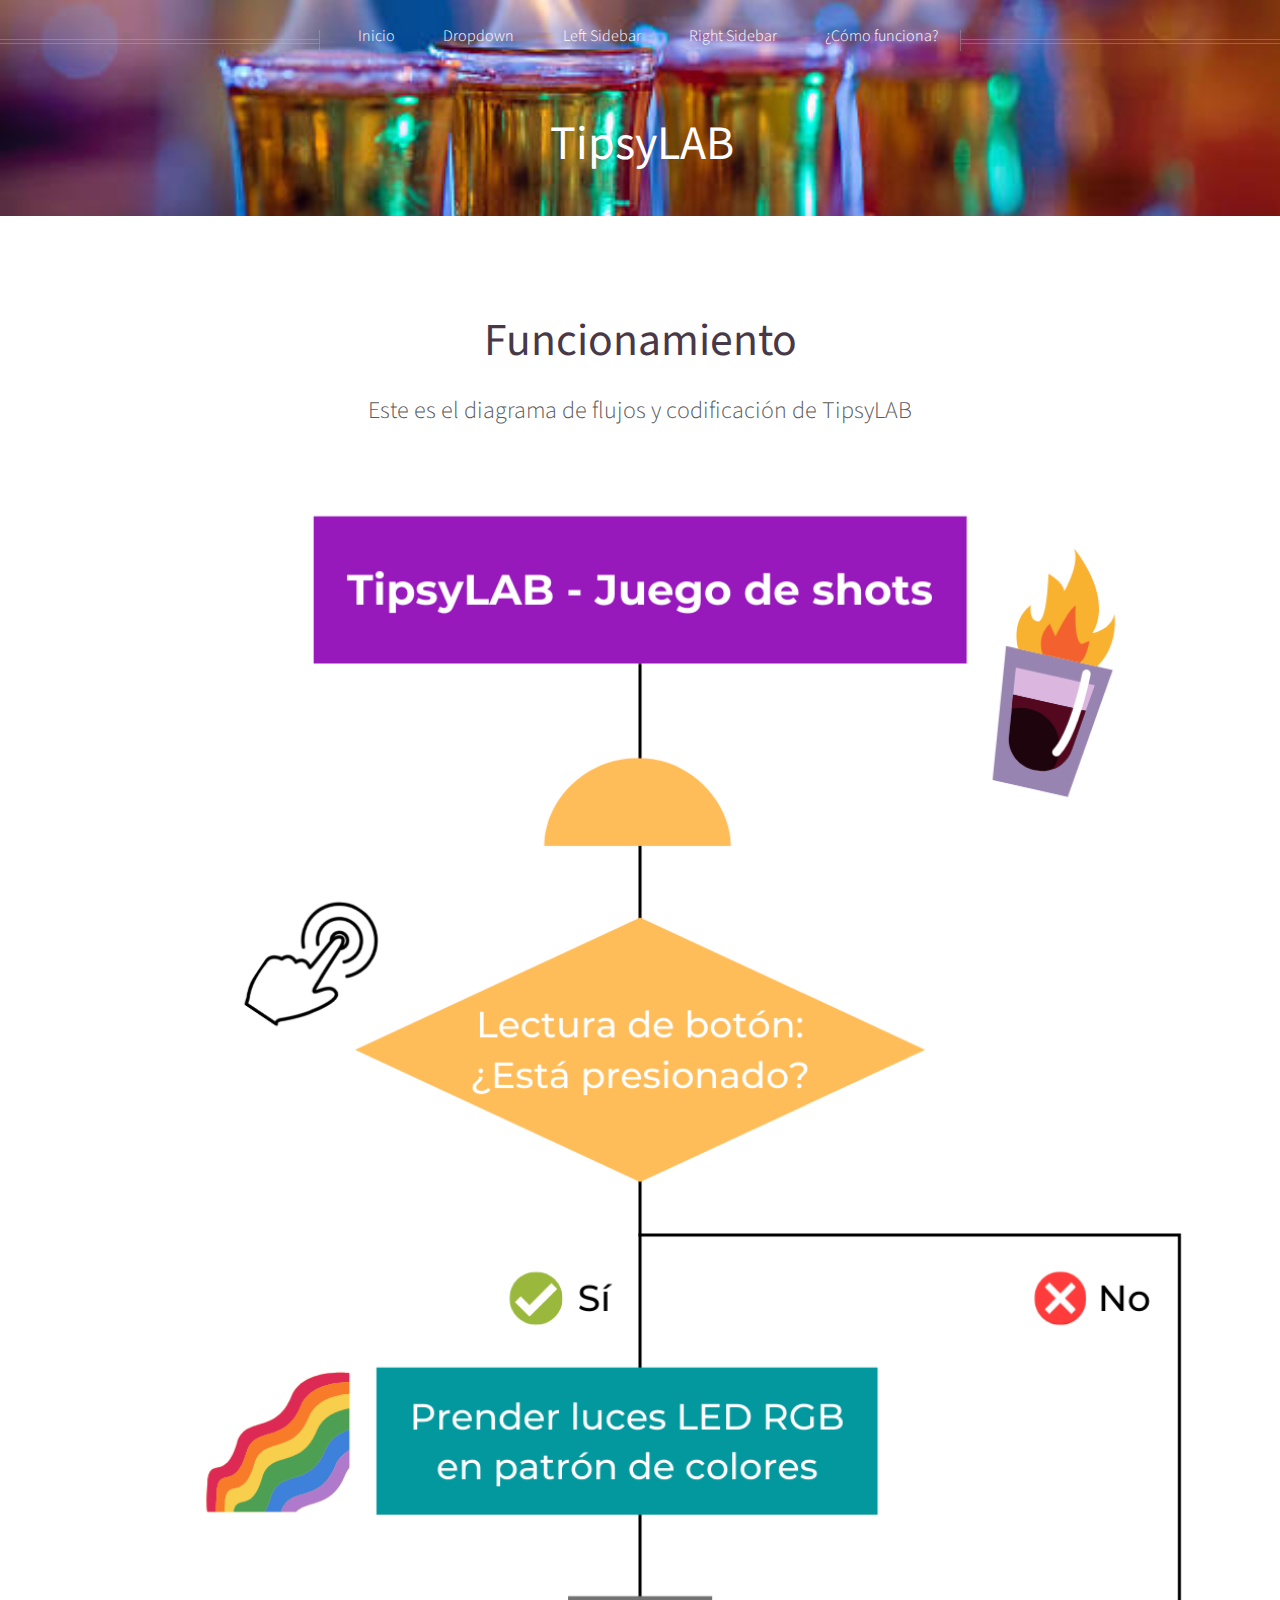
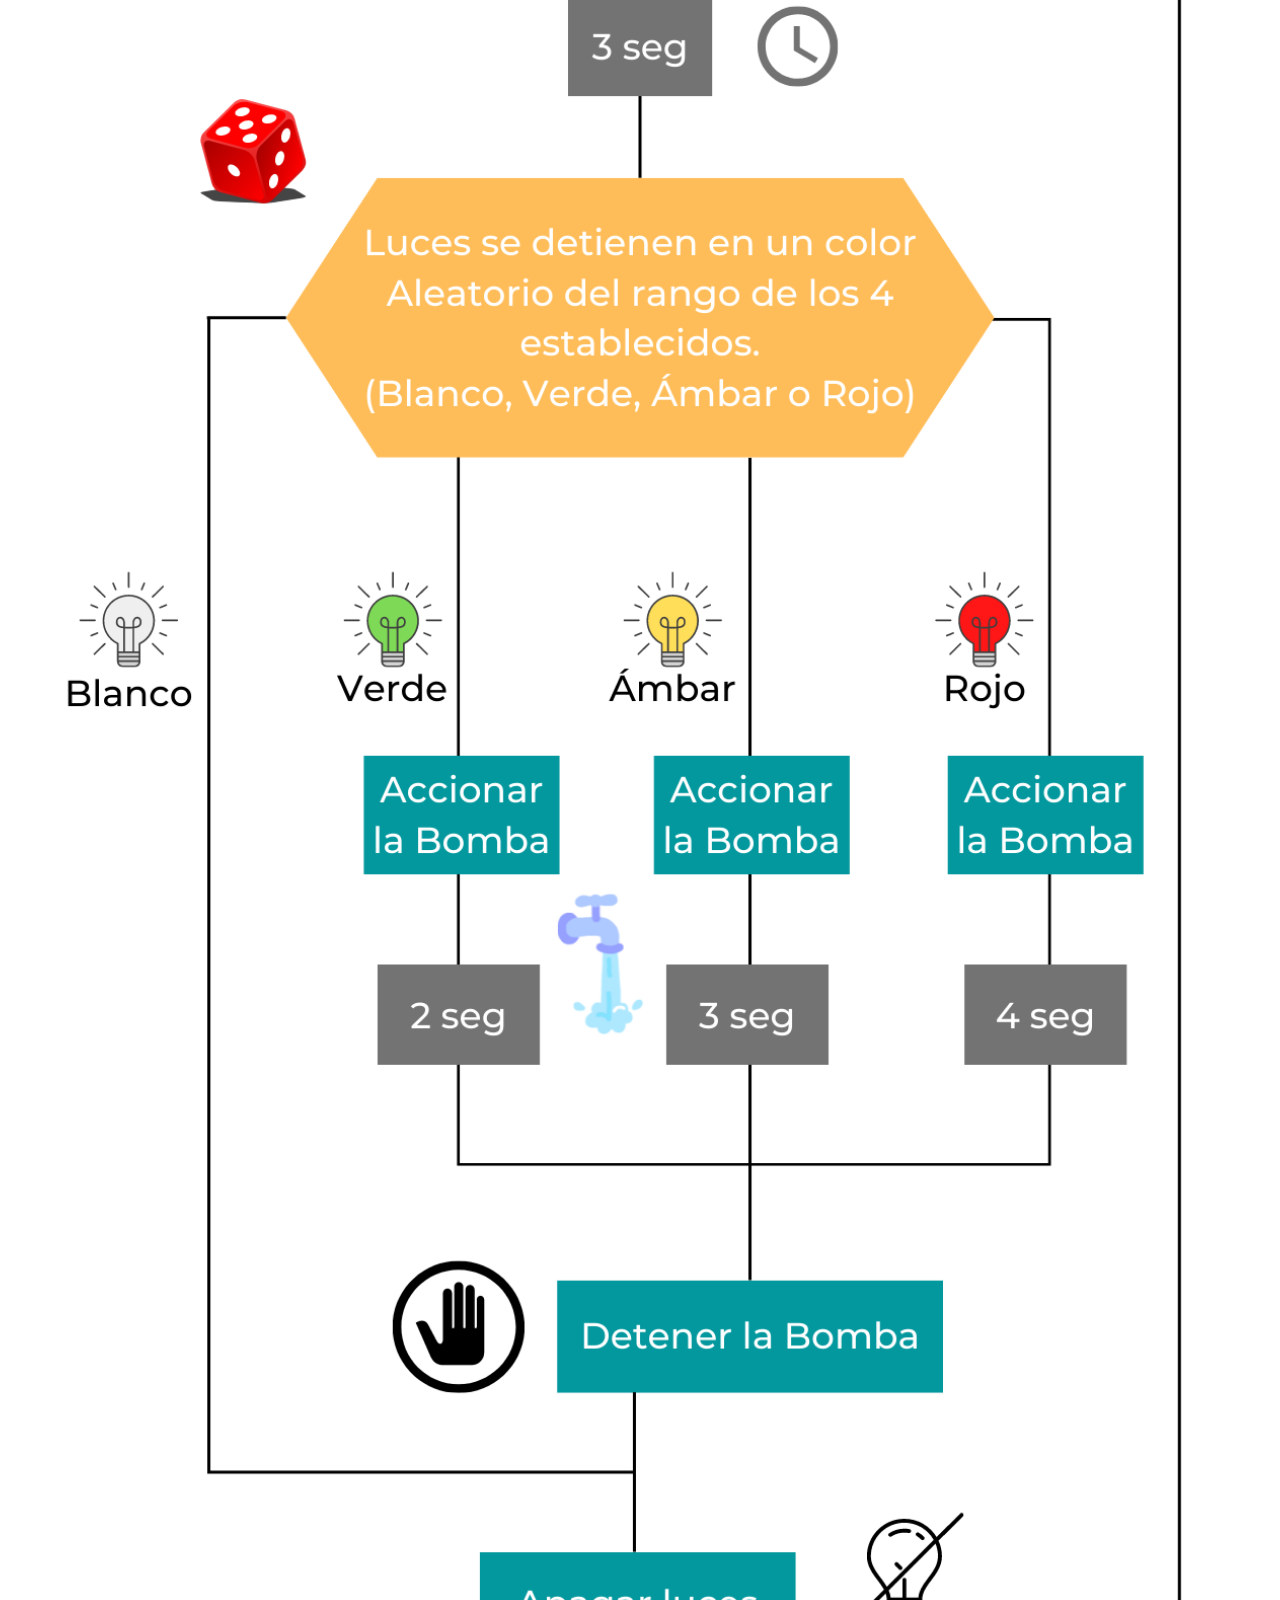
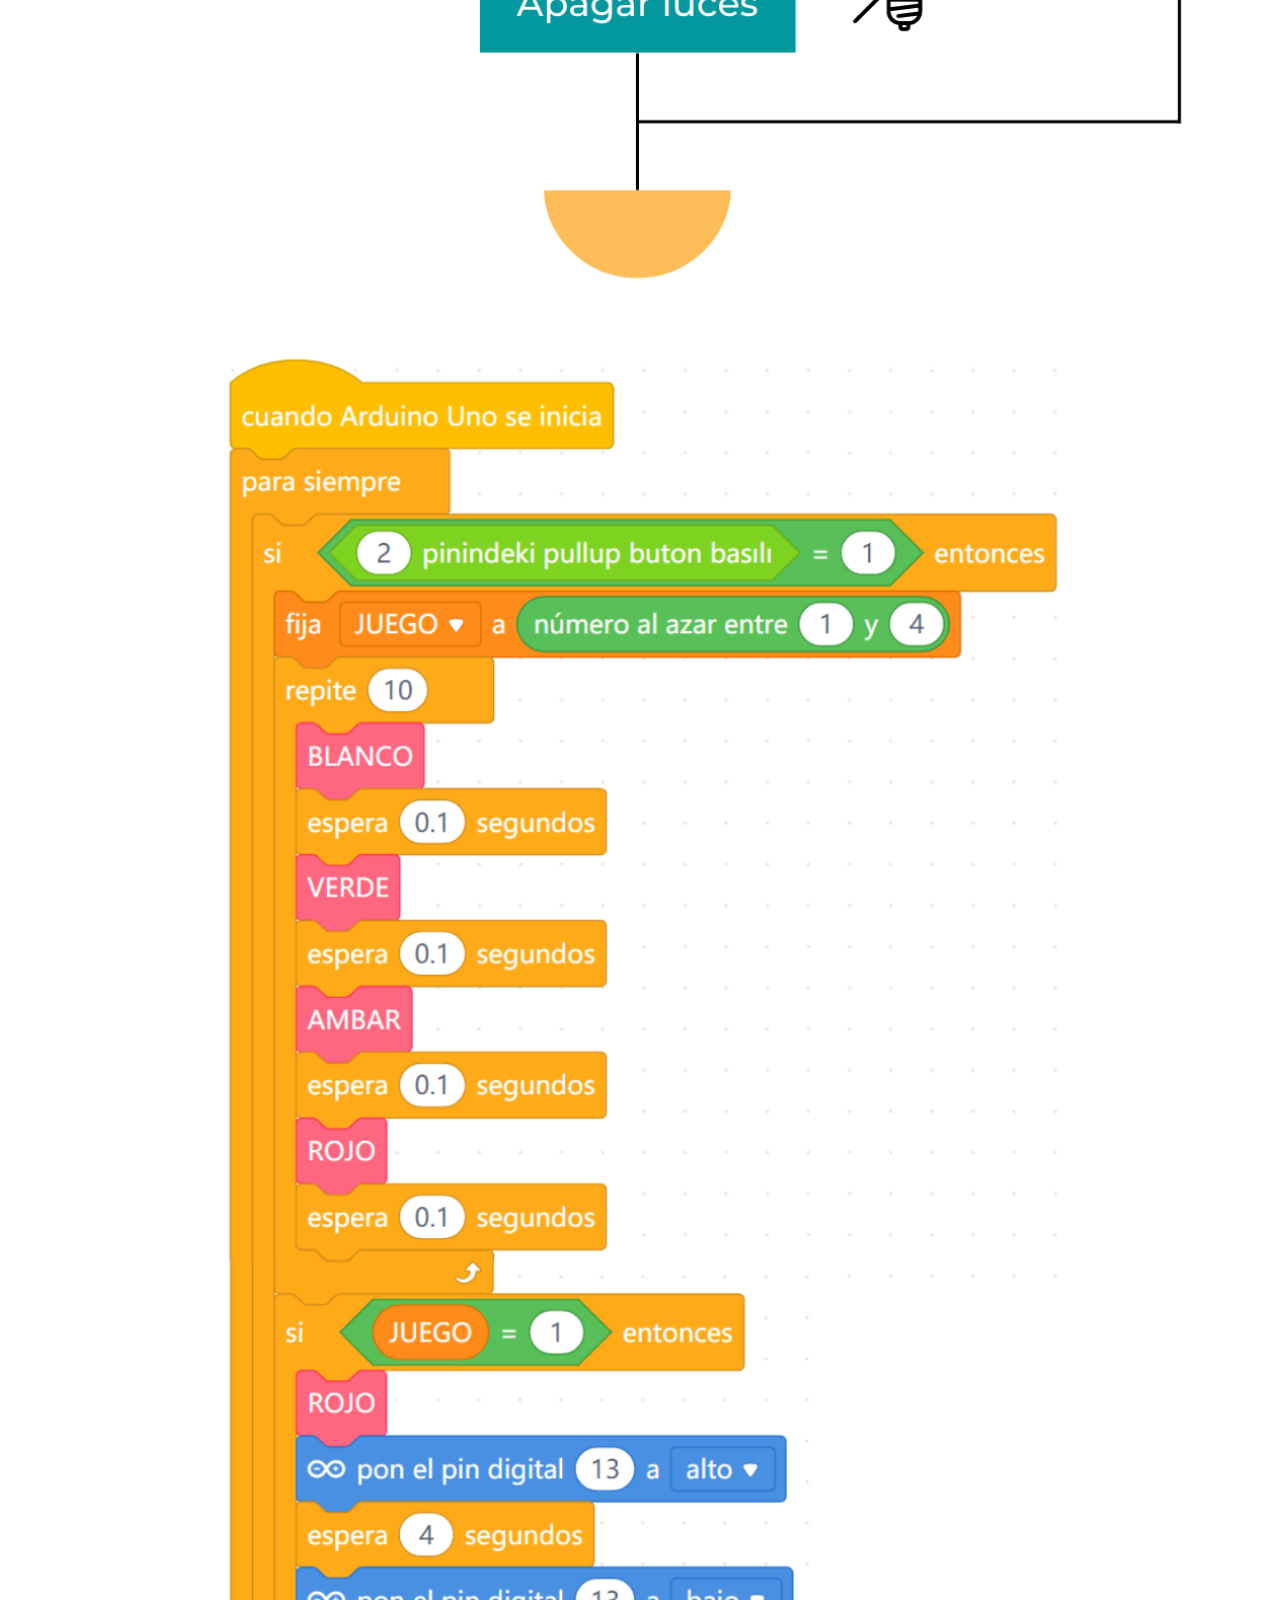
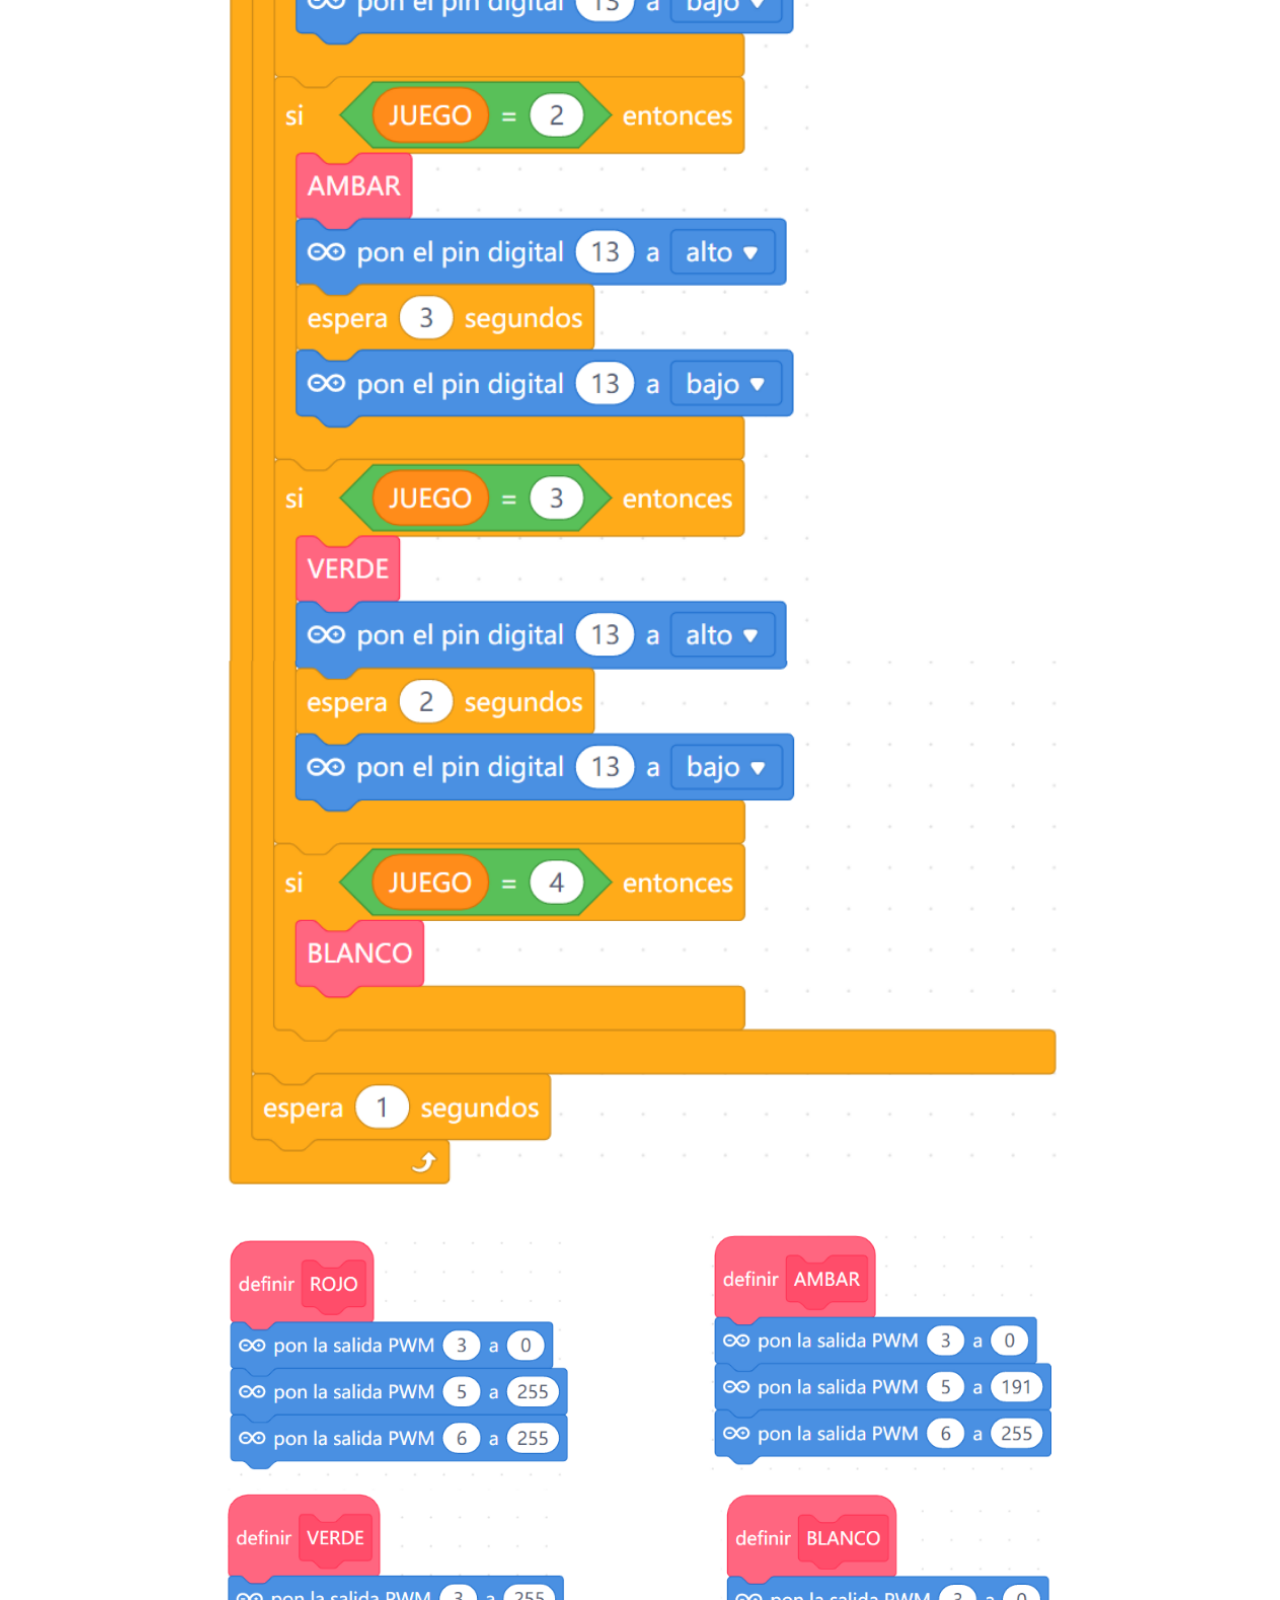
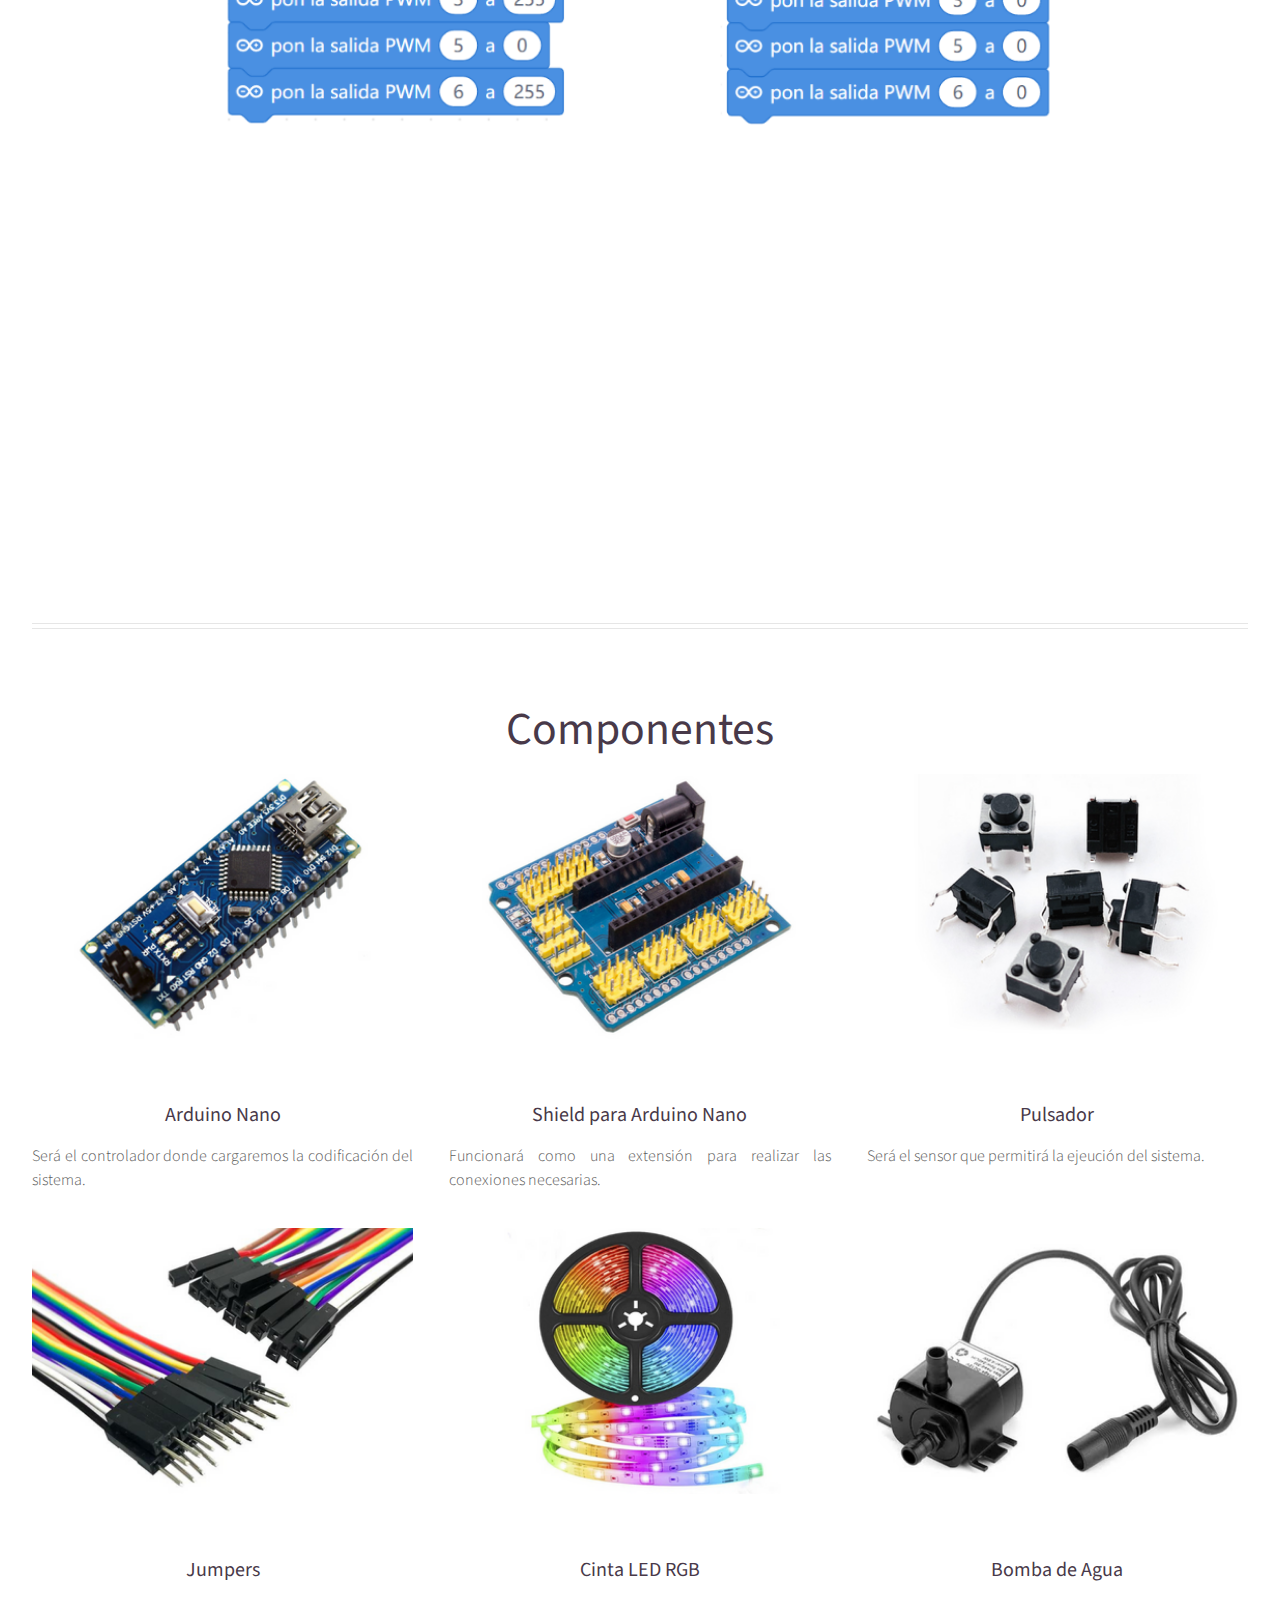
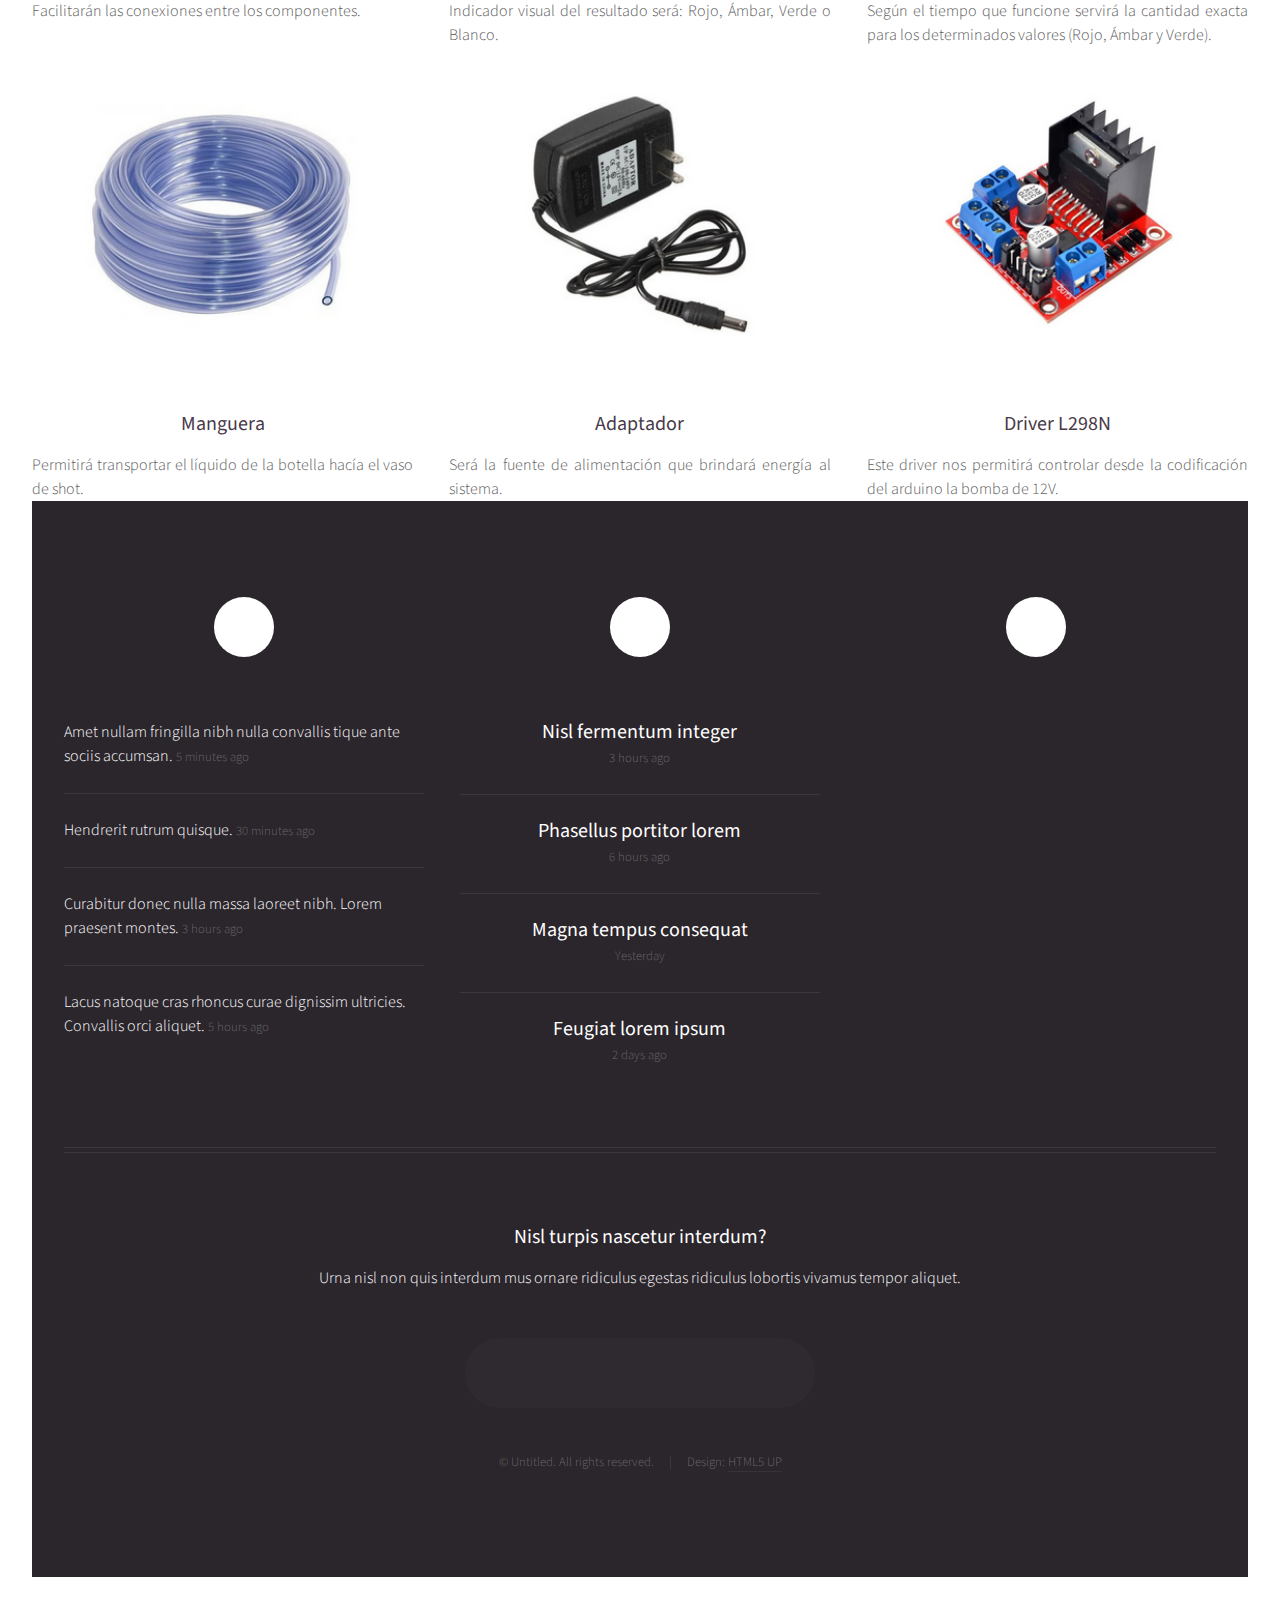
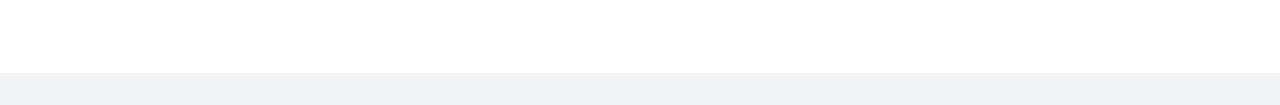
==== commit 1b9eff92: "promedio2" ====
--- a/no-sidebar.html
+++ b/no-sidebar.html
@@ -63,12 +63,13 @@
 							<header>
 								<h2>Funcionamiento</h2>
 								<p>
-									Este es el diagrama de flujos de TipsyLAB 
+									Este es el diagrama de flujos y codificación de TipsyLAB 
 								</p>
 							</header>
-							<a href="#" class="image featured"><img src="images/DIagrama de flujo.png" alt="" /></a>
+							<a class="image featured"><img src="images/flujos.png" alt="" /><img src="images/bloques.png" alt=""></a>
 					
 								</p>
+								<p><iframe width="560" height="315" src="https://www.youtube.com/embed/ptaZG6j2ofY" title="YouTube video player" frameborder="0" allow="accelerometer; autoplay; clipboard-write; encrypted-media; gyroscope; picture-in-picture" allowfullscreen></iframe></p>
 							</section>
 						</article>
 						<hr />
@@ -121,7 +122,7 @@
 									<h3>Cinta LED RGB</h3>
 								</header>
 								<p>
-									Indicador visual del resultado será: Rojo, Ámbar o Verde.
+									Indicador visual del resultado será: Rojo, Ámbar, Verde o Blanco.
 								</p>
 							</article>
 							<article class="col-4 col-12-mobile special">
@@ -149,6 +150,15 @@
 								</header>
 								<p>
 									Será la fuente de alimentación que brindará energía al sistema.
+								</p>
+							</article>
+							<article class="col-4 col-12-mobile special">
+								<a class="image featured"><img src="images/l298n.png" alt="" /></a>
+								<header>
+									<h3>Driver L298N</h3>
+								</header>
+								<p>
+									Este driver nos permitirá controlar desde la codificación del arduino la bomba de 12V.
 								</p>
 							</article>
 						</div>
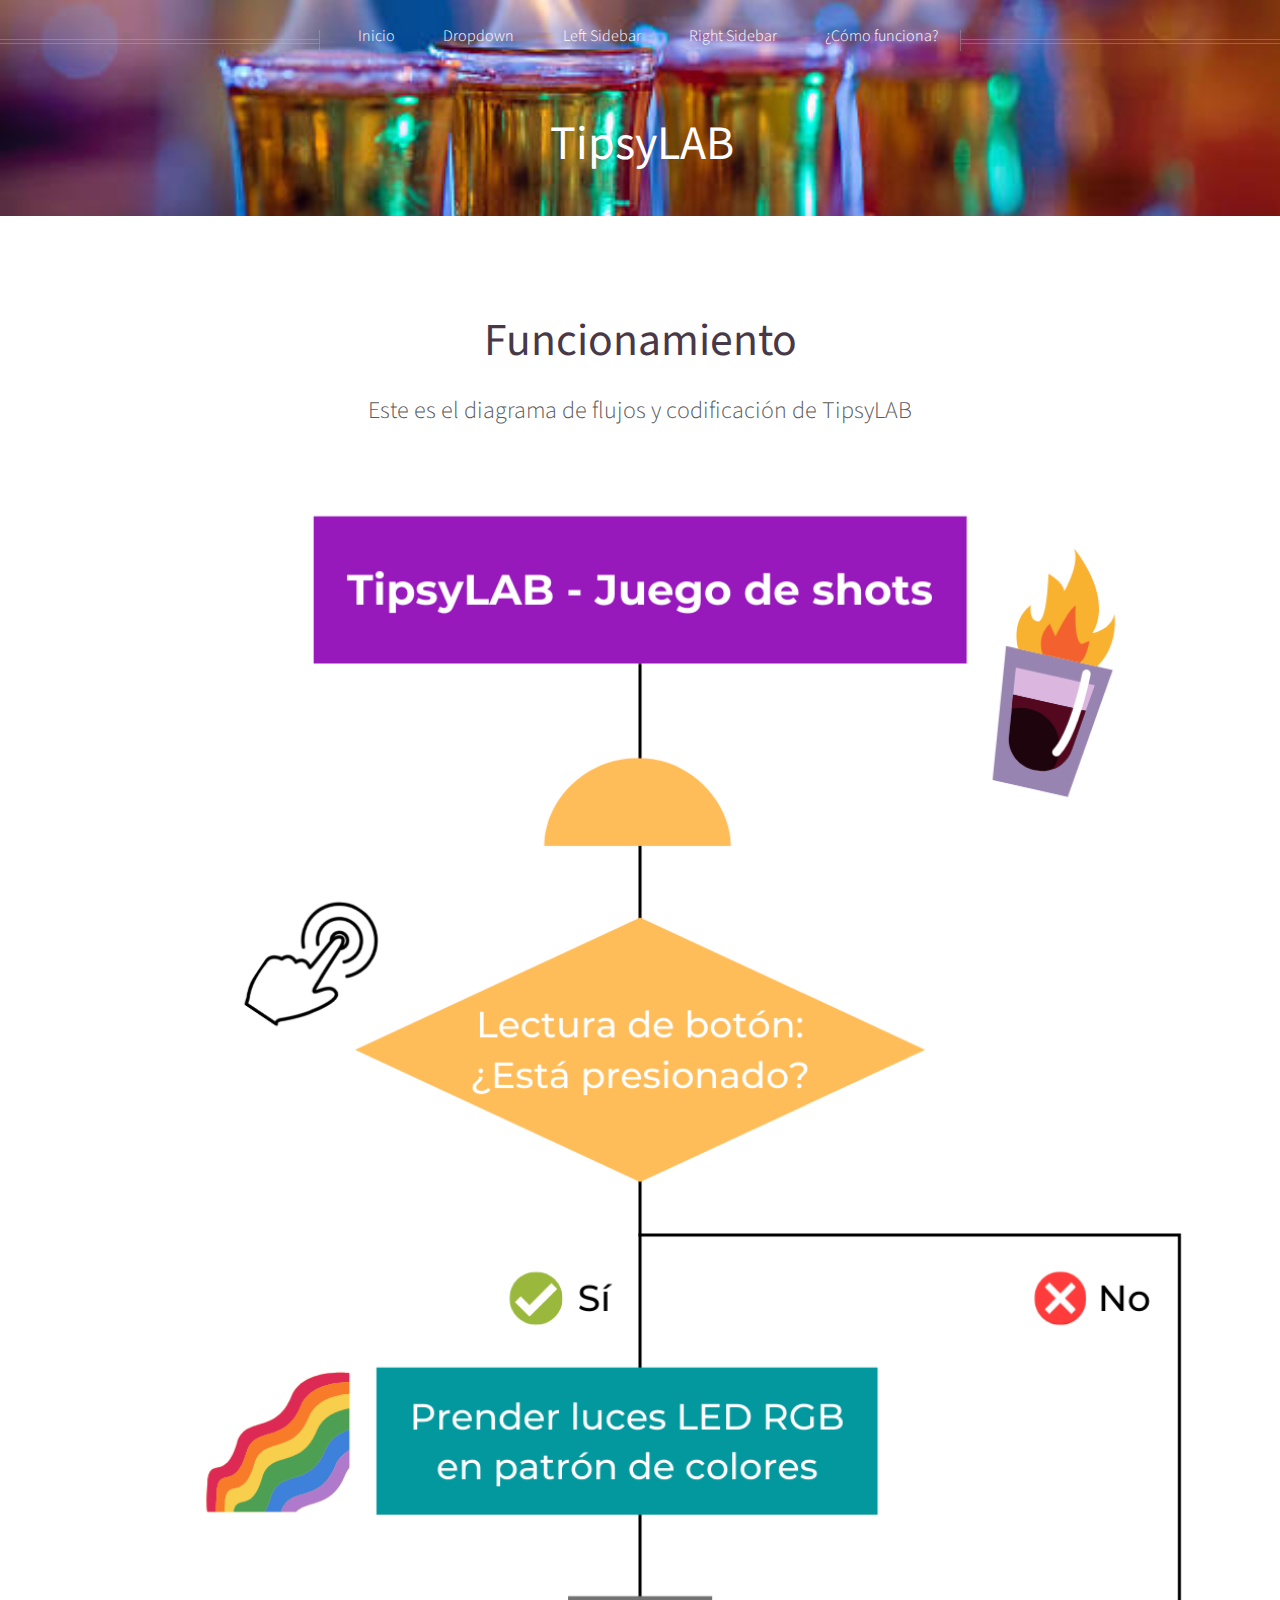
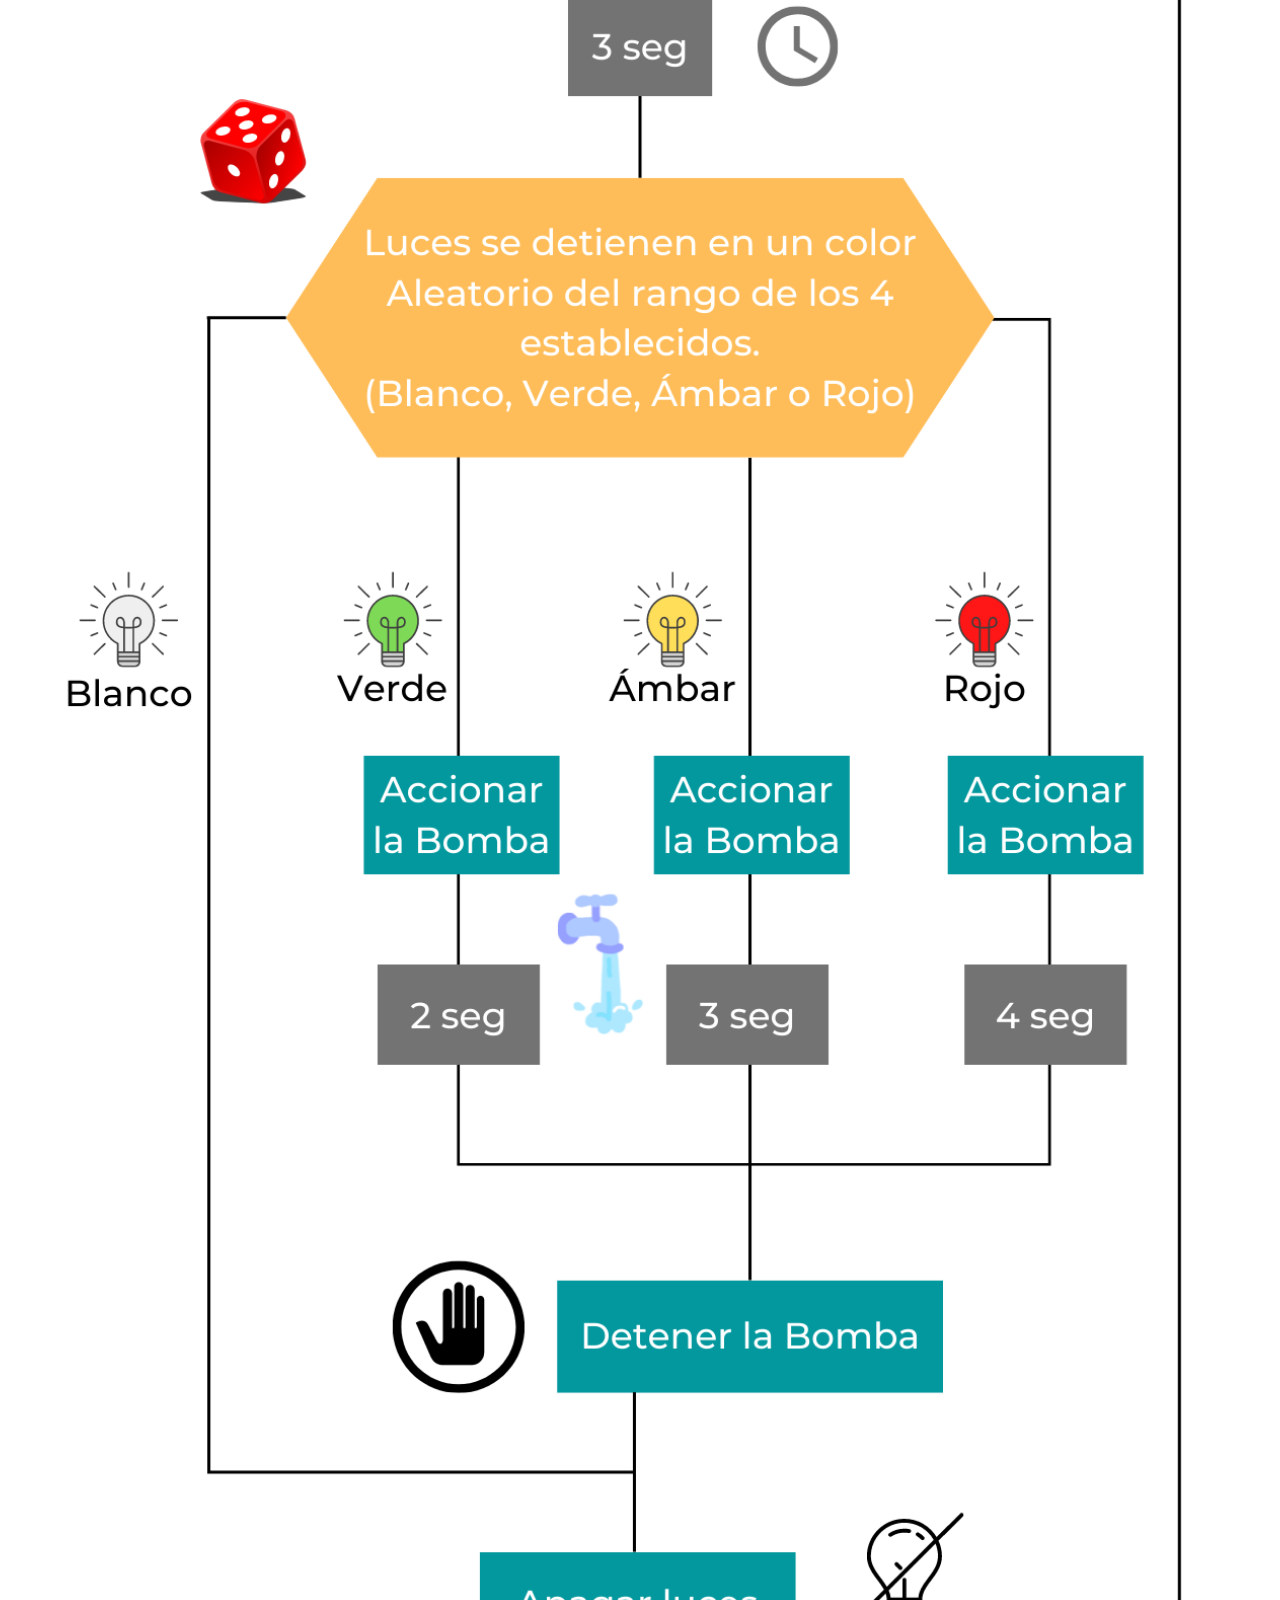
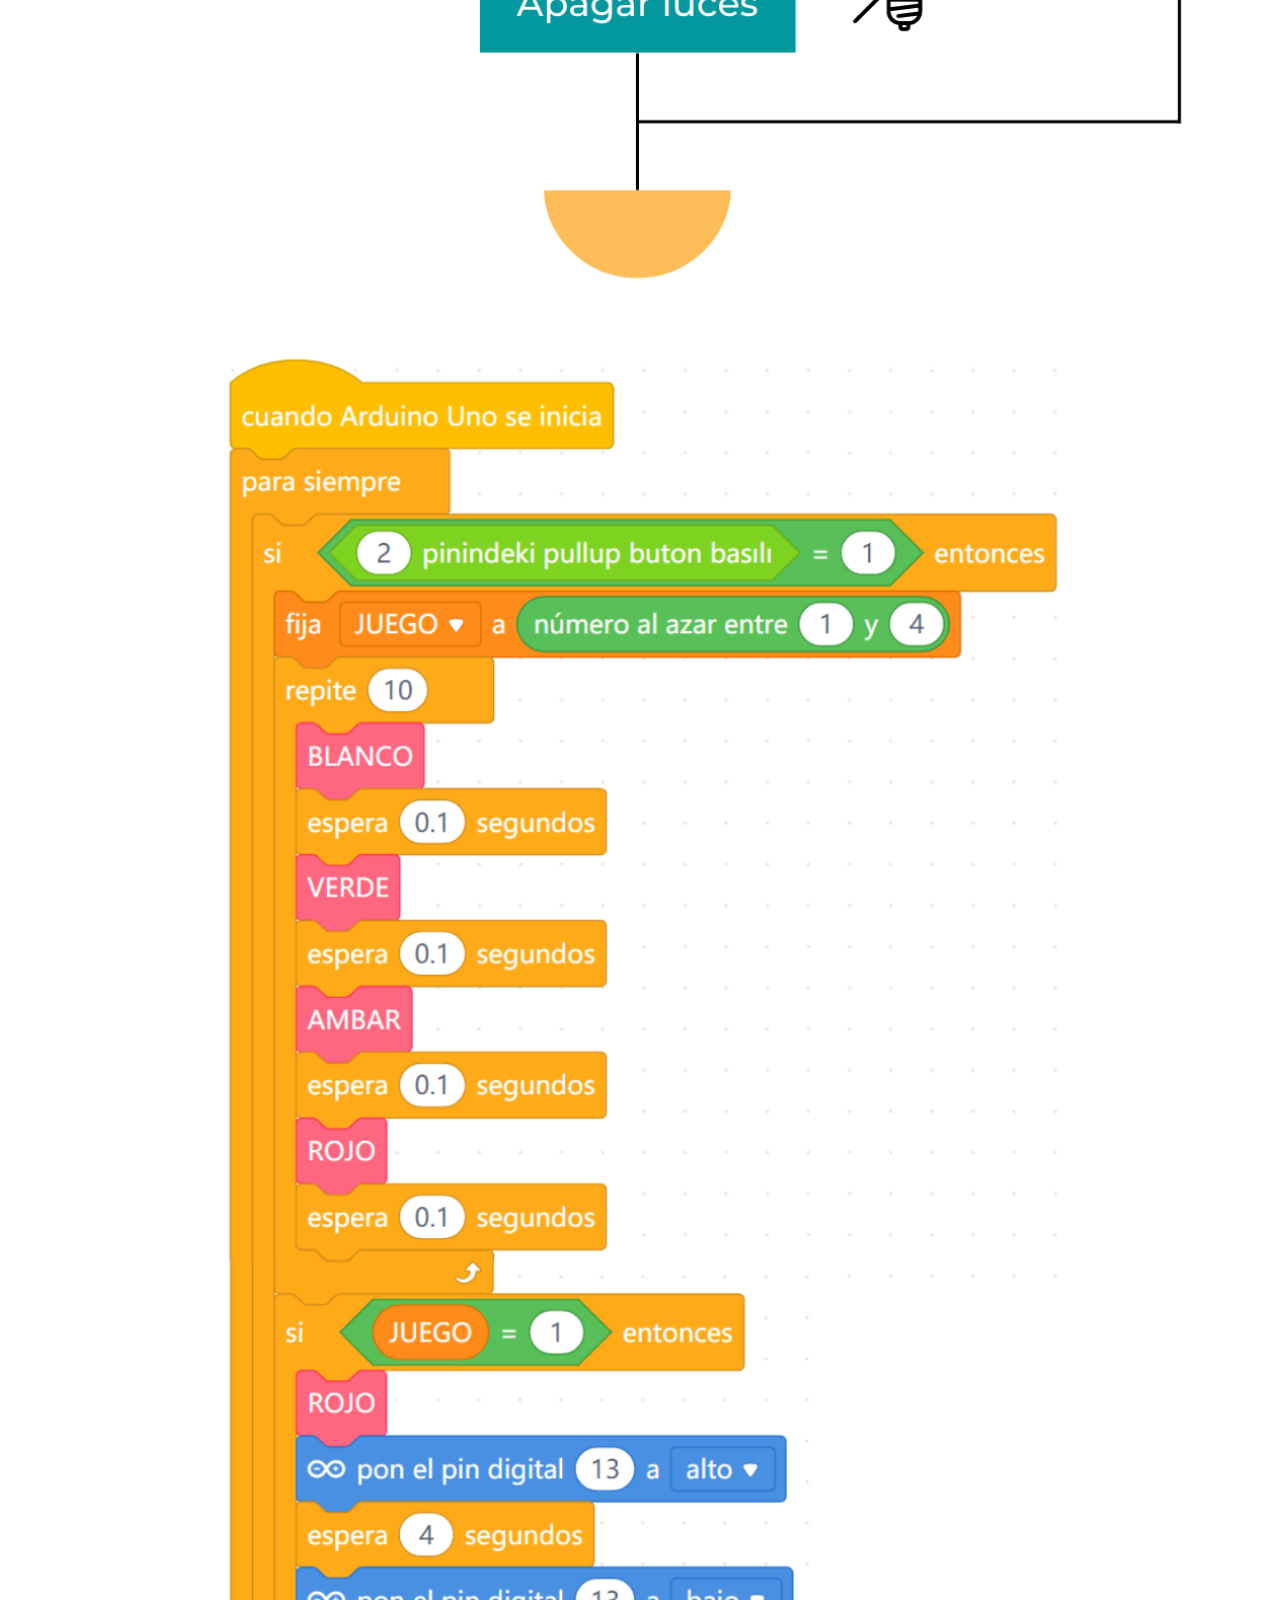
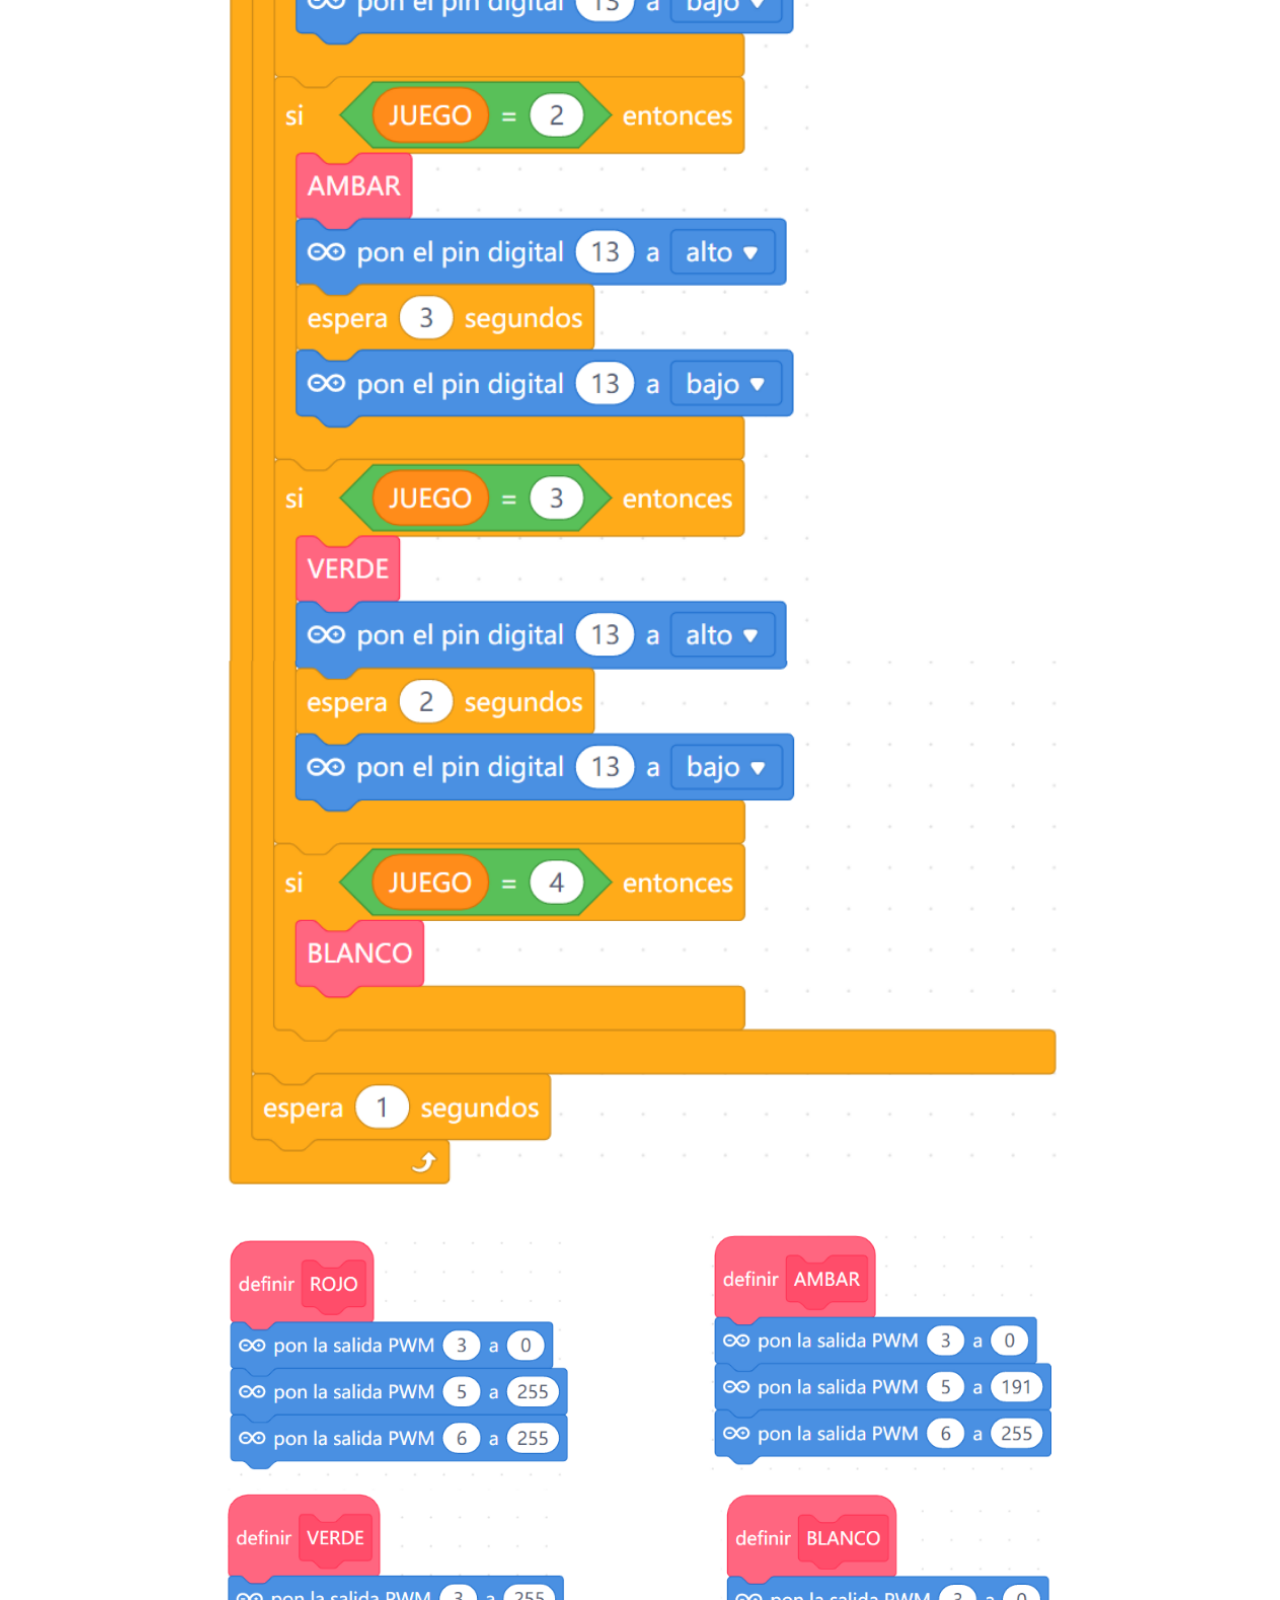
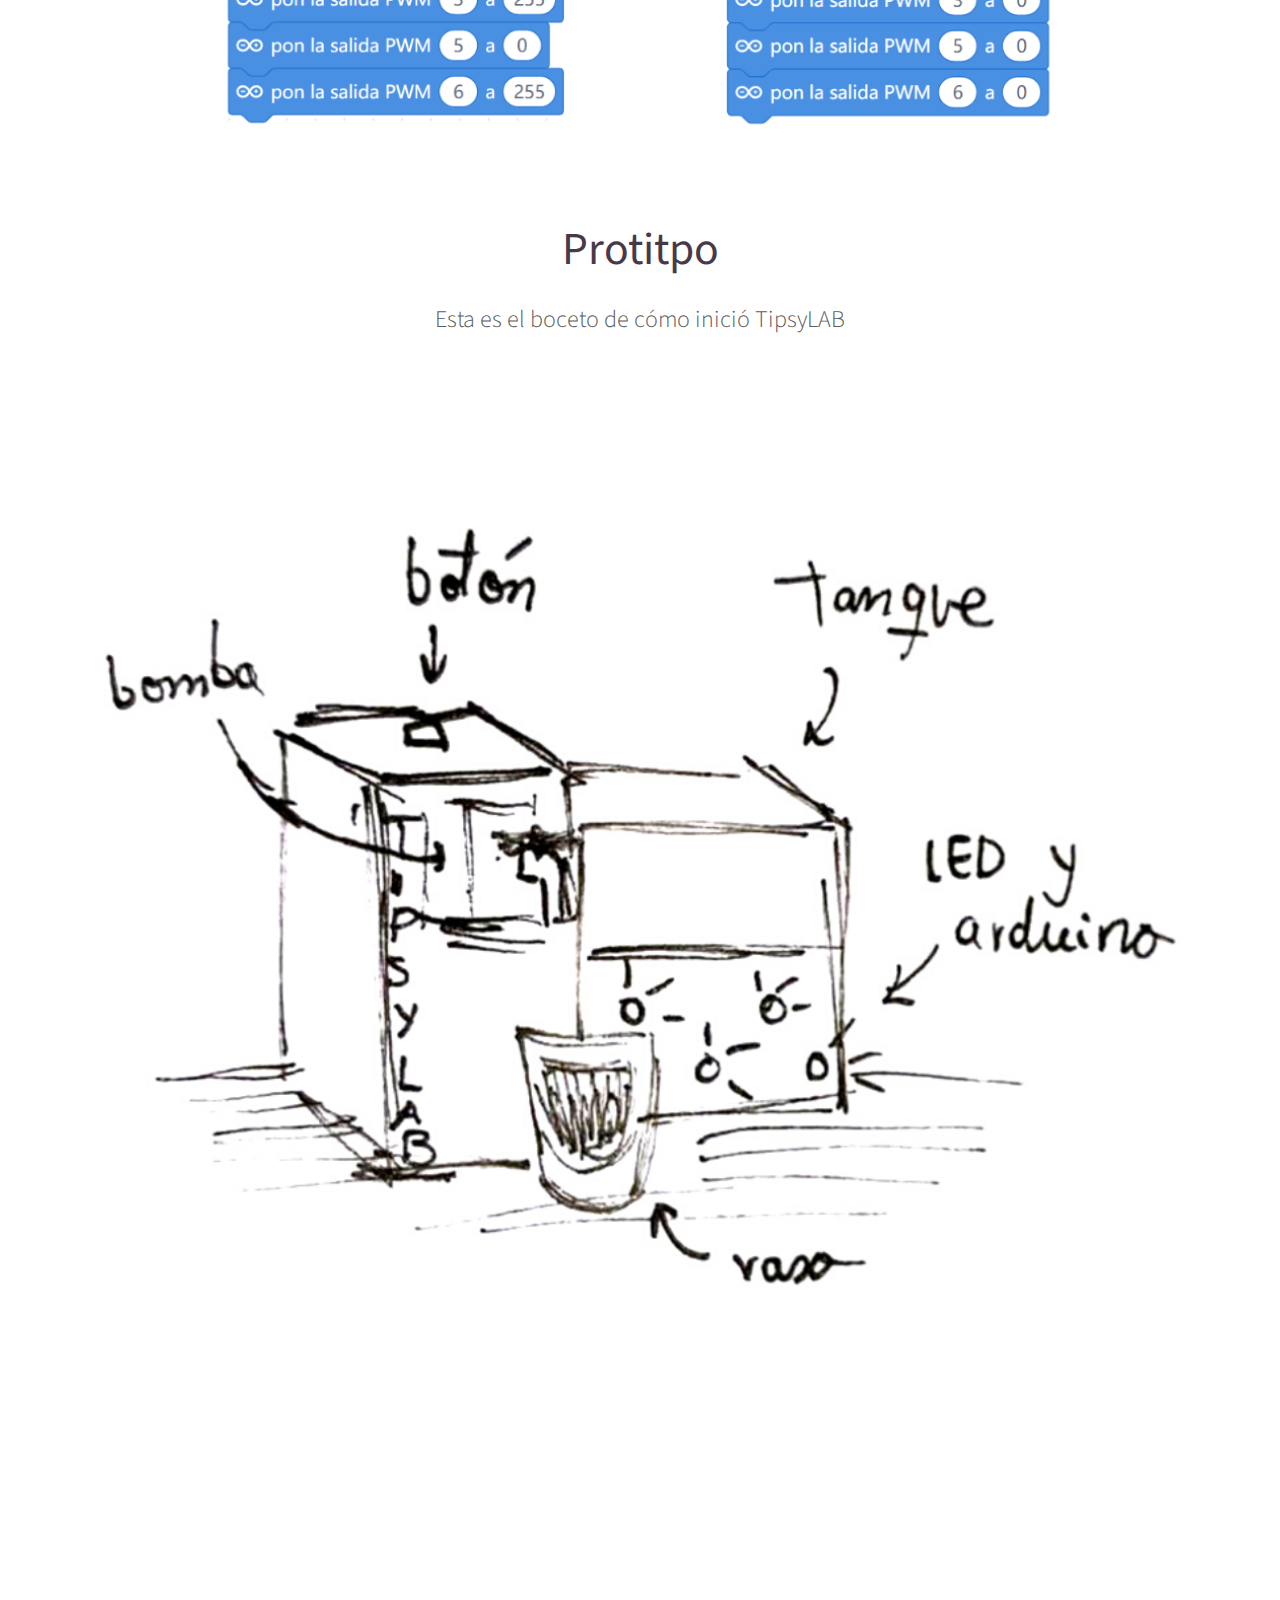
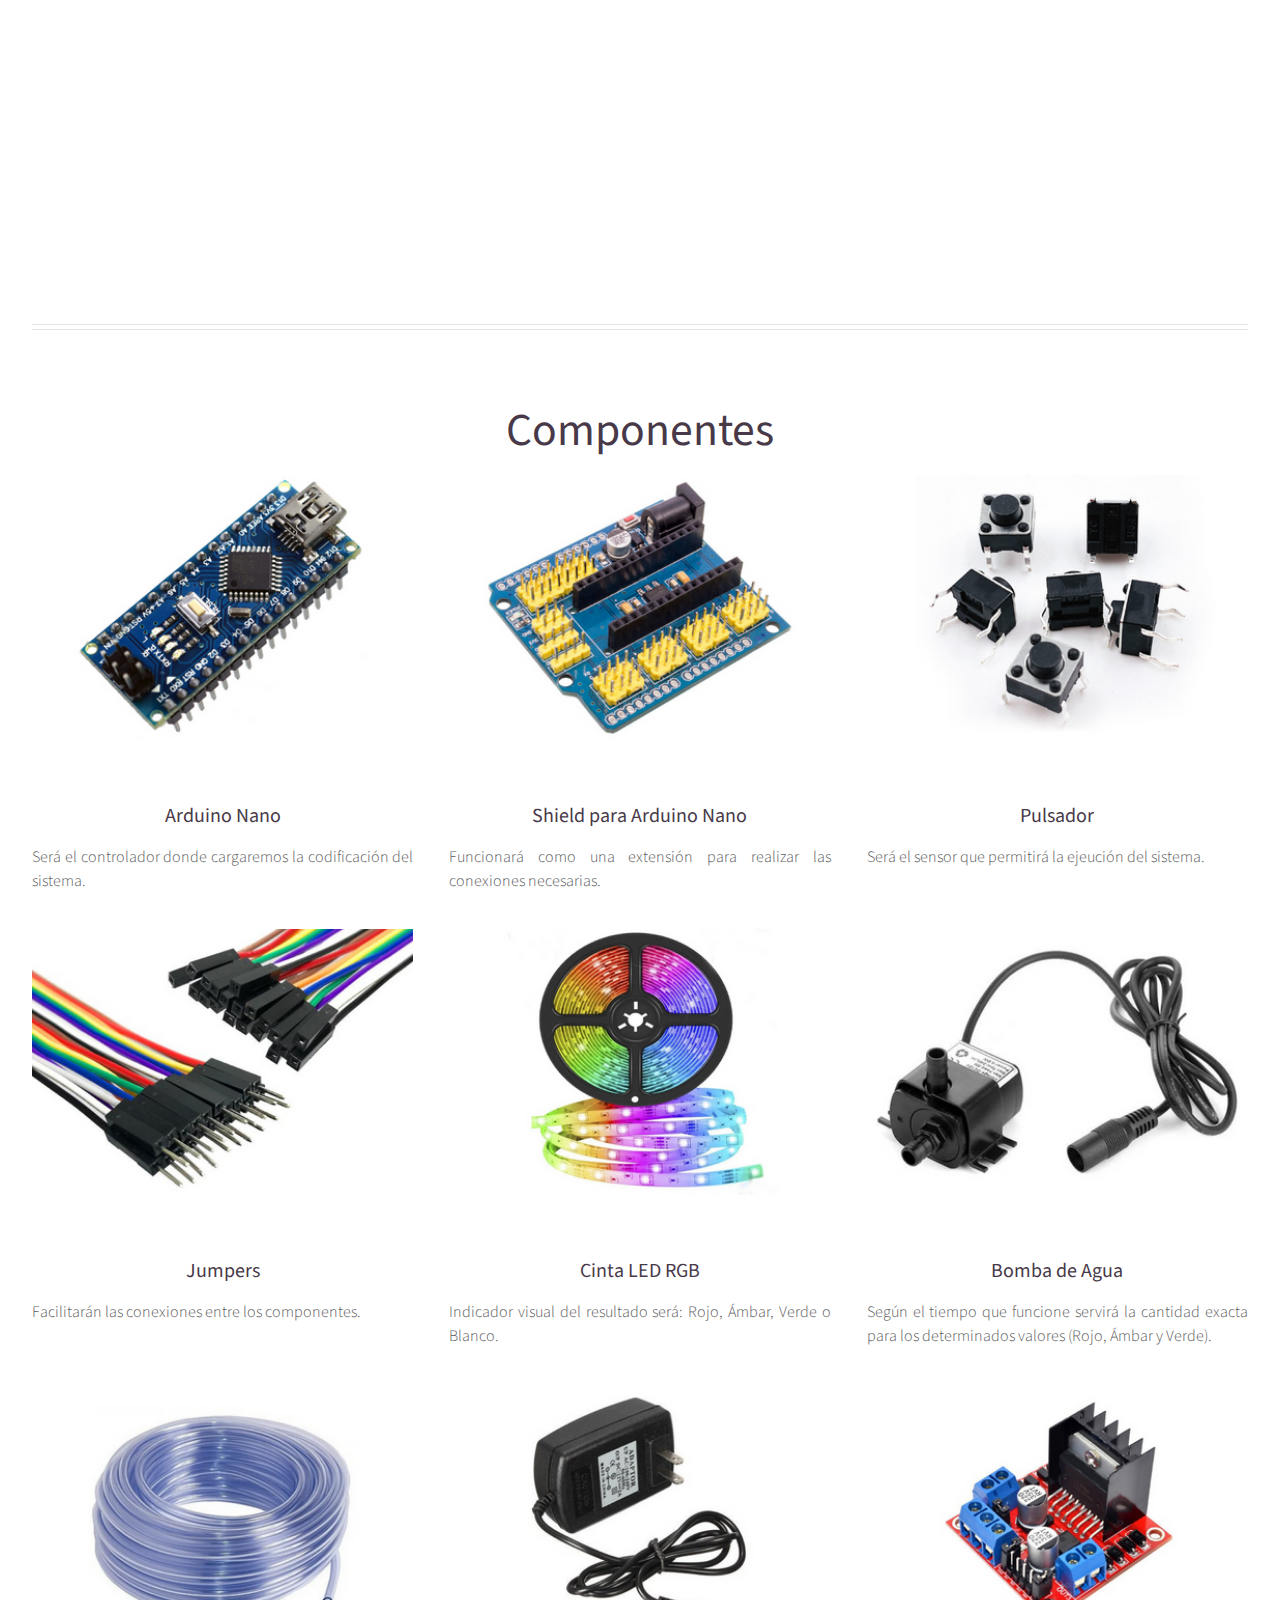
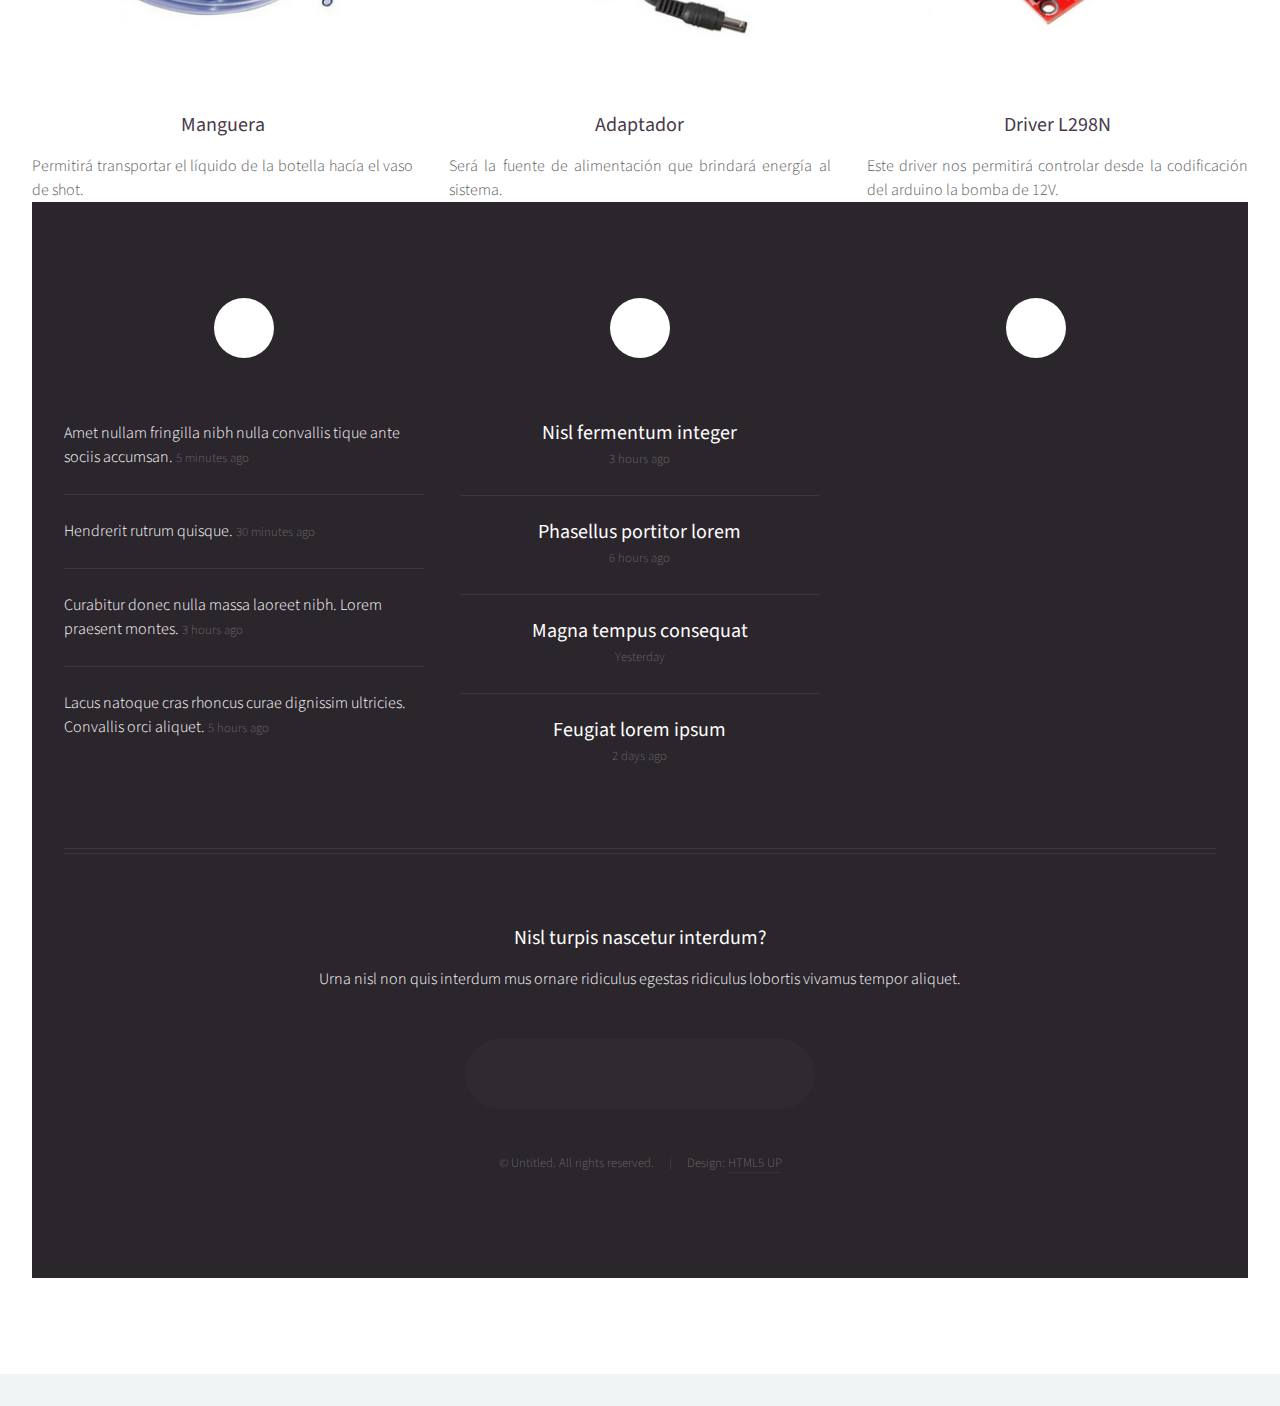
==== commit ce69dc8e: "protitpo1311" ====
--- a/no-sidebar.html
+++ b/no-sidebar.html
@@ -69,6 +69,16 @@
 							<a class="image featured"><img src="images/flujos.png" alt="" /><img src="images/bloques.png" alt=""></a>
 					
 								</p>
+								<header>
+									<h2>Protitpo</h2>
+									<p>
+										Esta es el boceto de cómo inició TipsyLAB 
+									</p>
+								</header>
+								<a class="image featured"><img src="images/prototipoboceto.png" alt="" /></a>
+						
+									</p>
+	
 								<p><iframe width="560" height="315" src="https://www.youtube.com/embed/ptaZG6j2ofY" title="YouTube video player" frameborder="0" allow="accelerometer; autoplay; clipboard-write; encrypted-media; gyroscope; picture-in-picture" allowfullscreen></iframe></p>
 							</section>
 						</article>
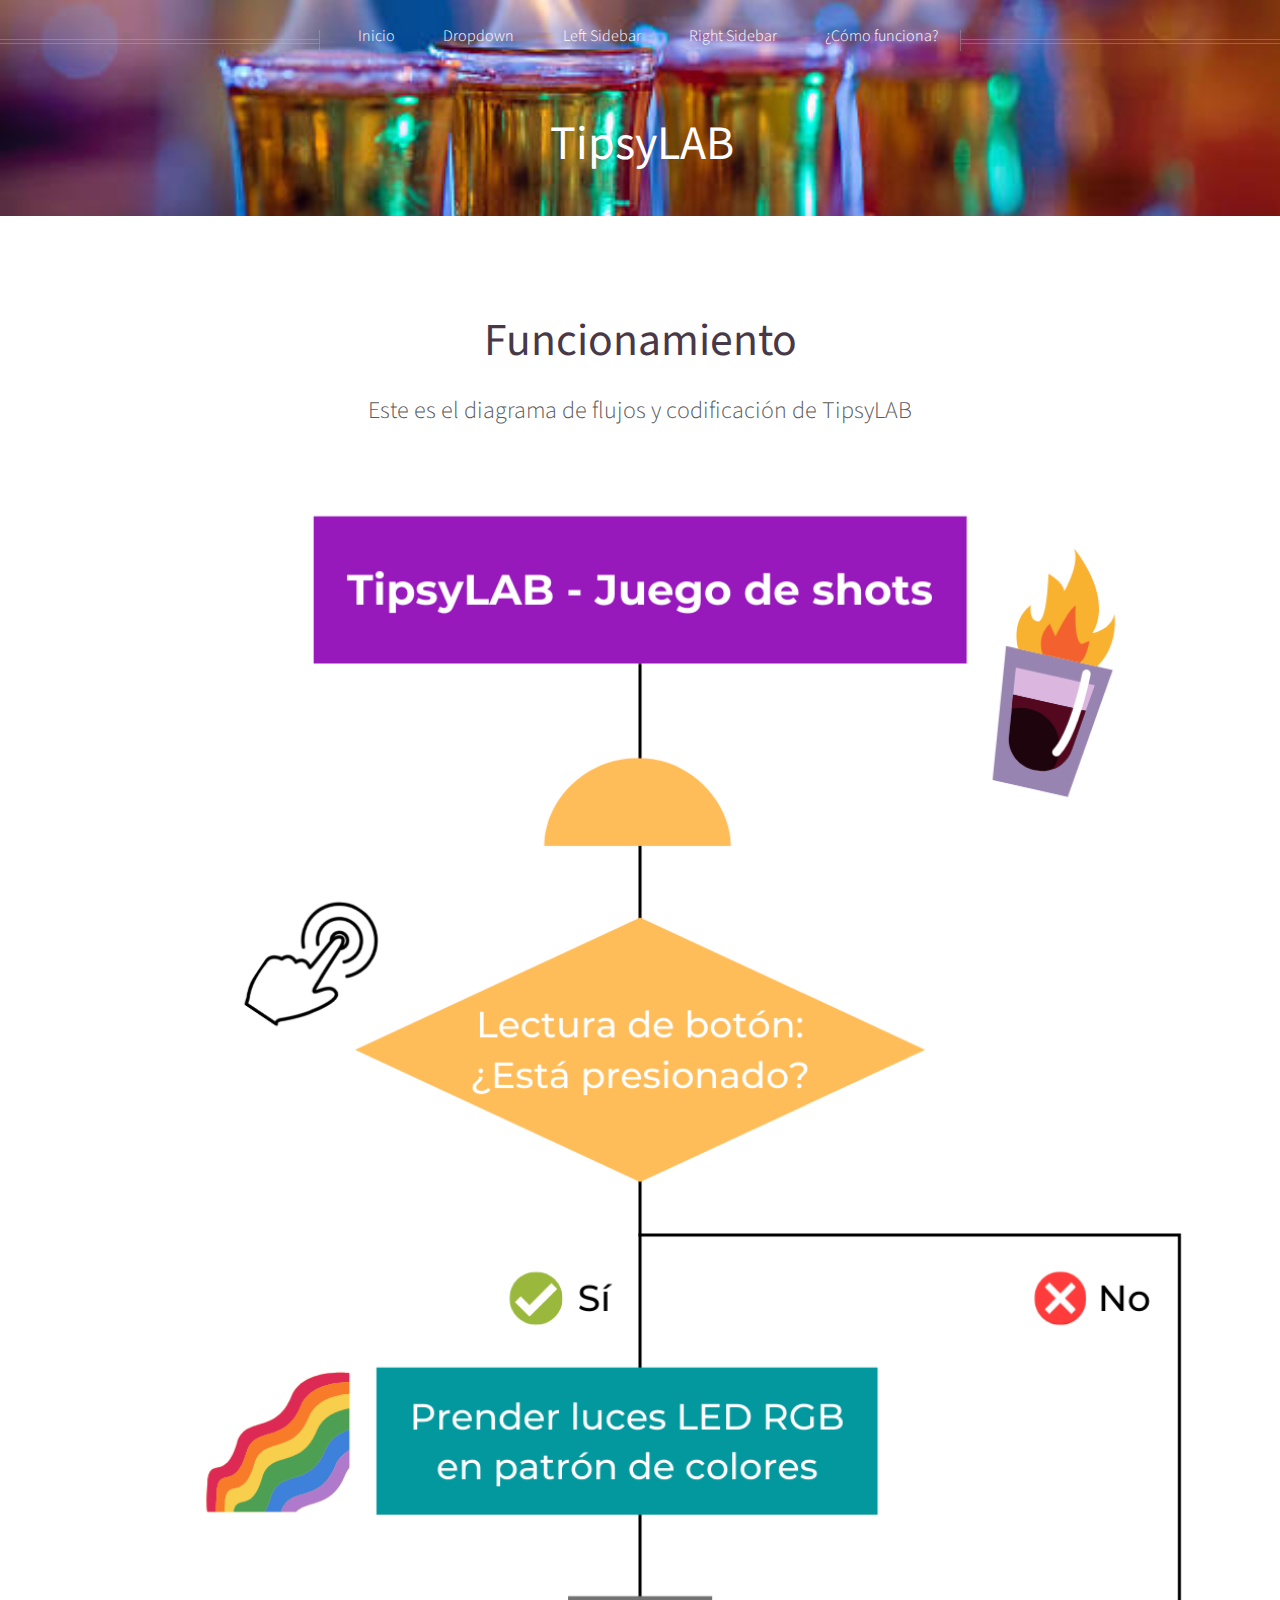
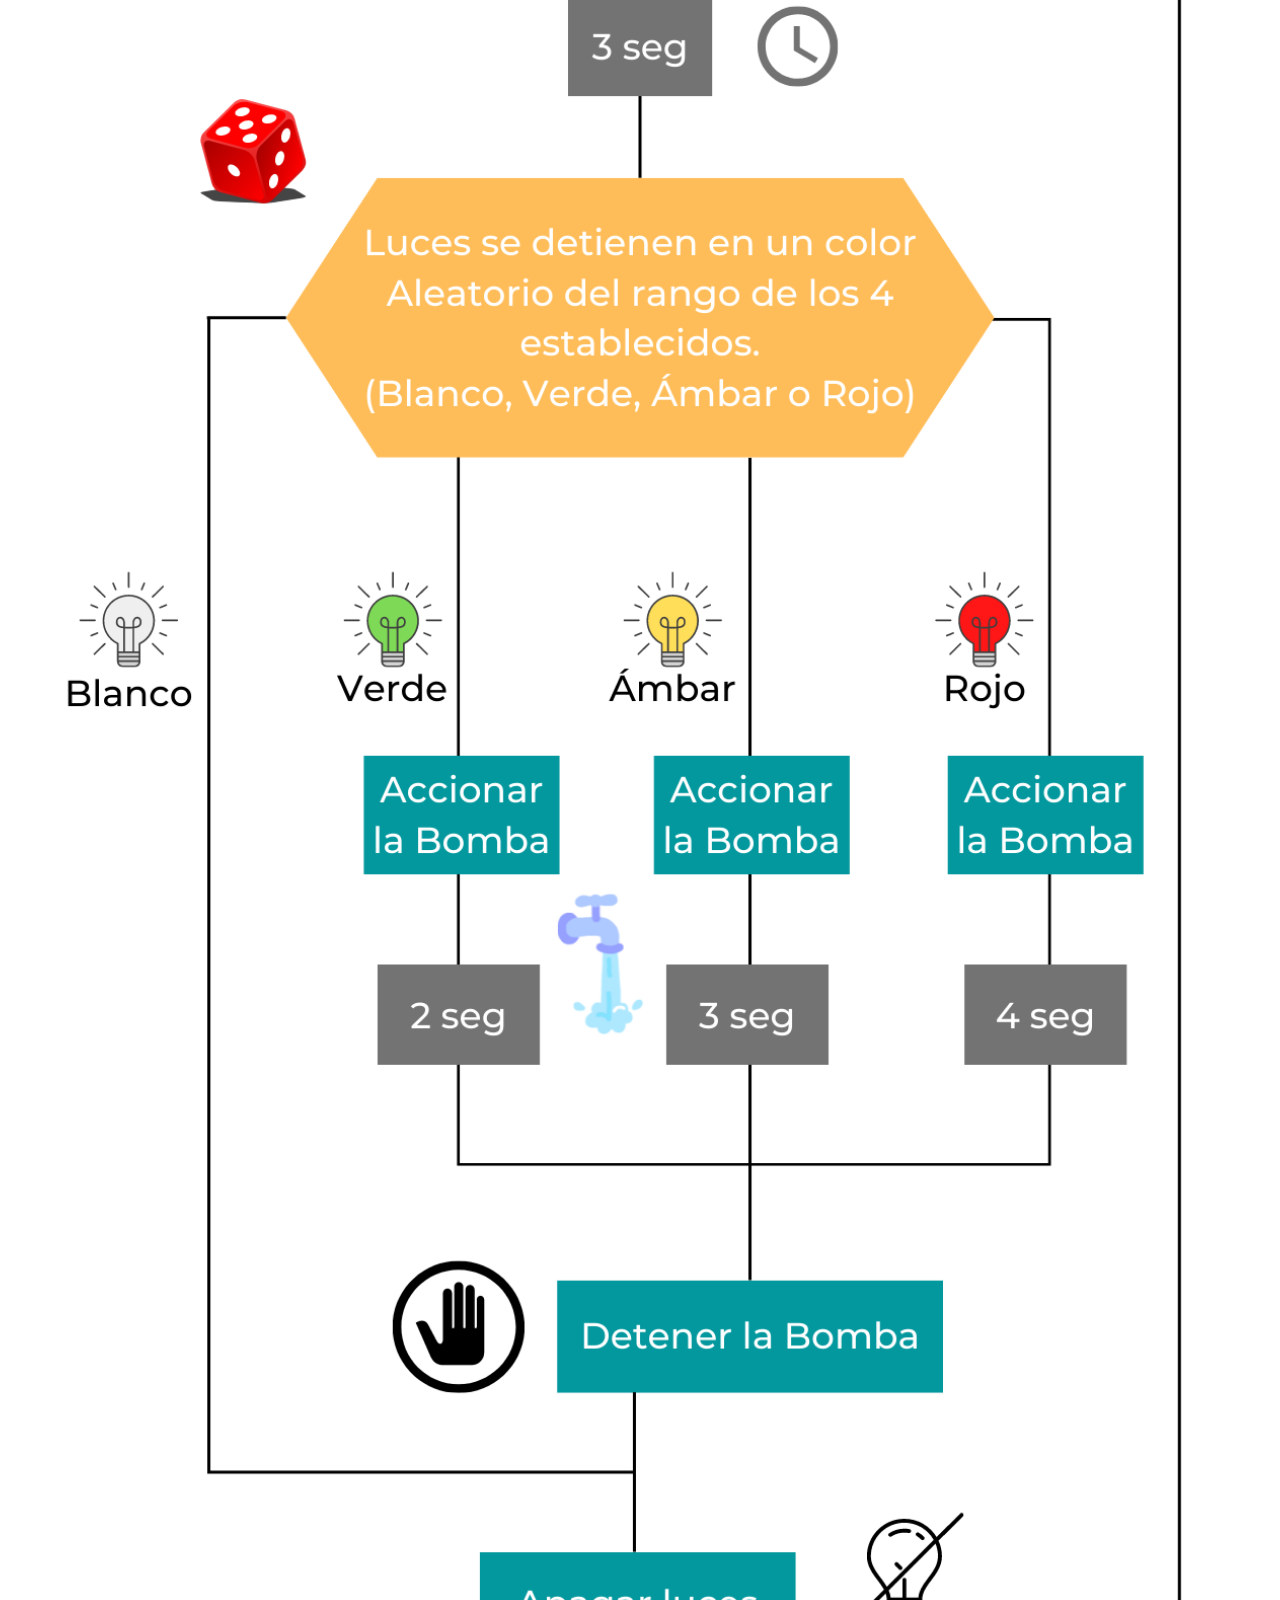
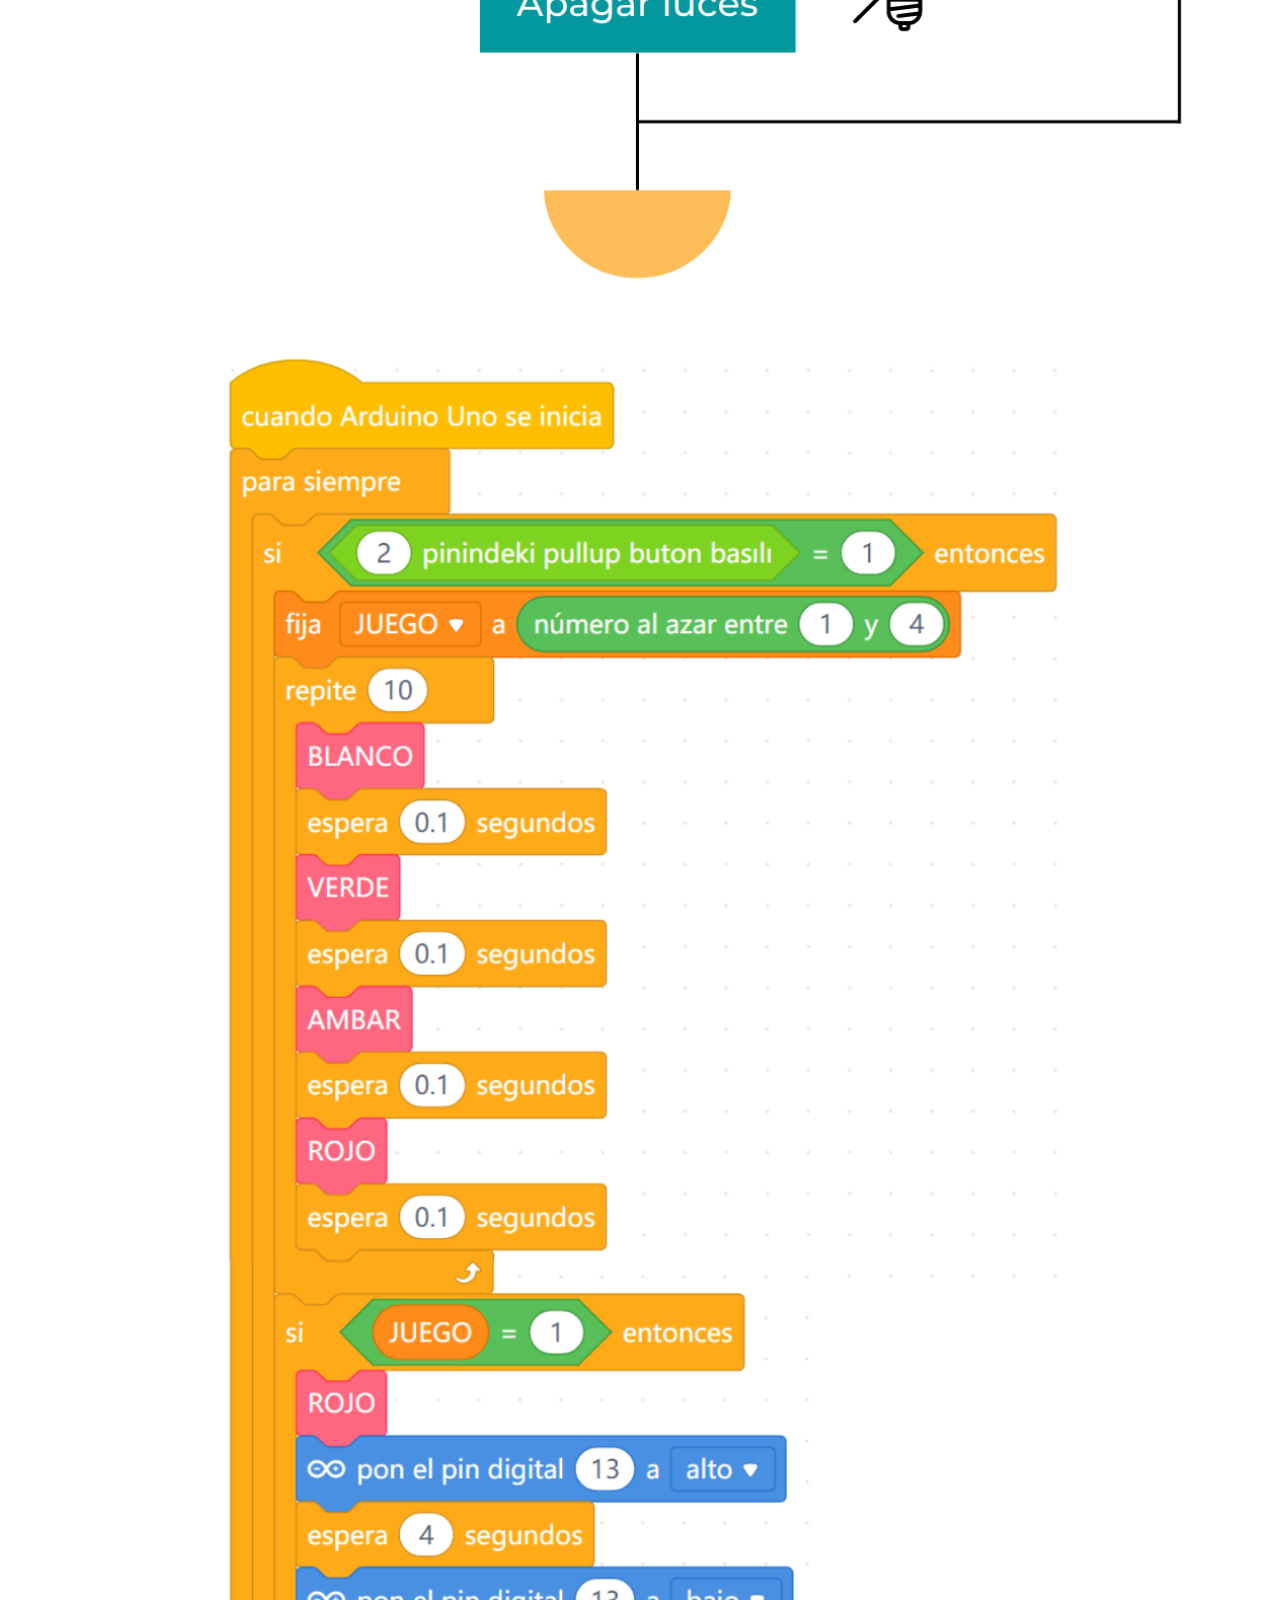
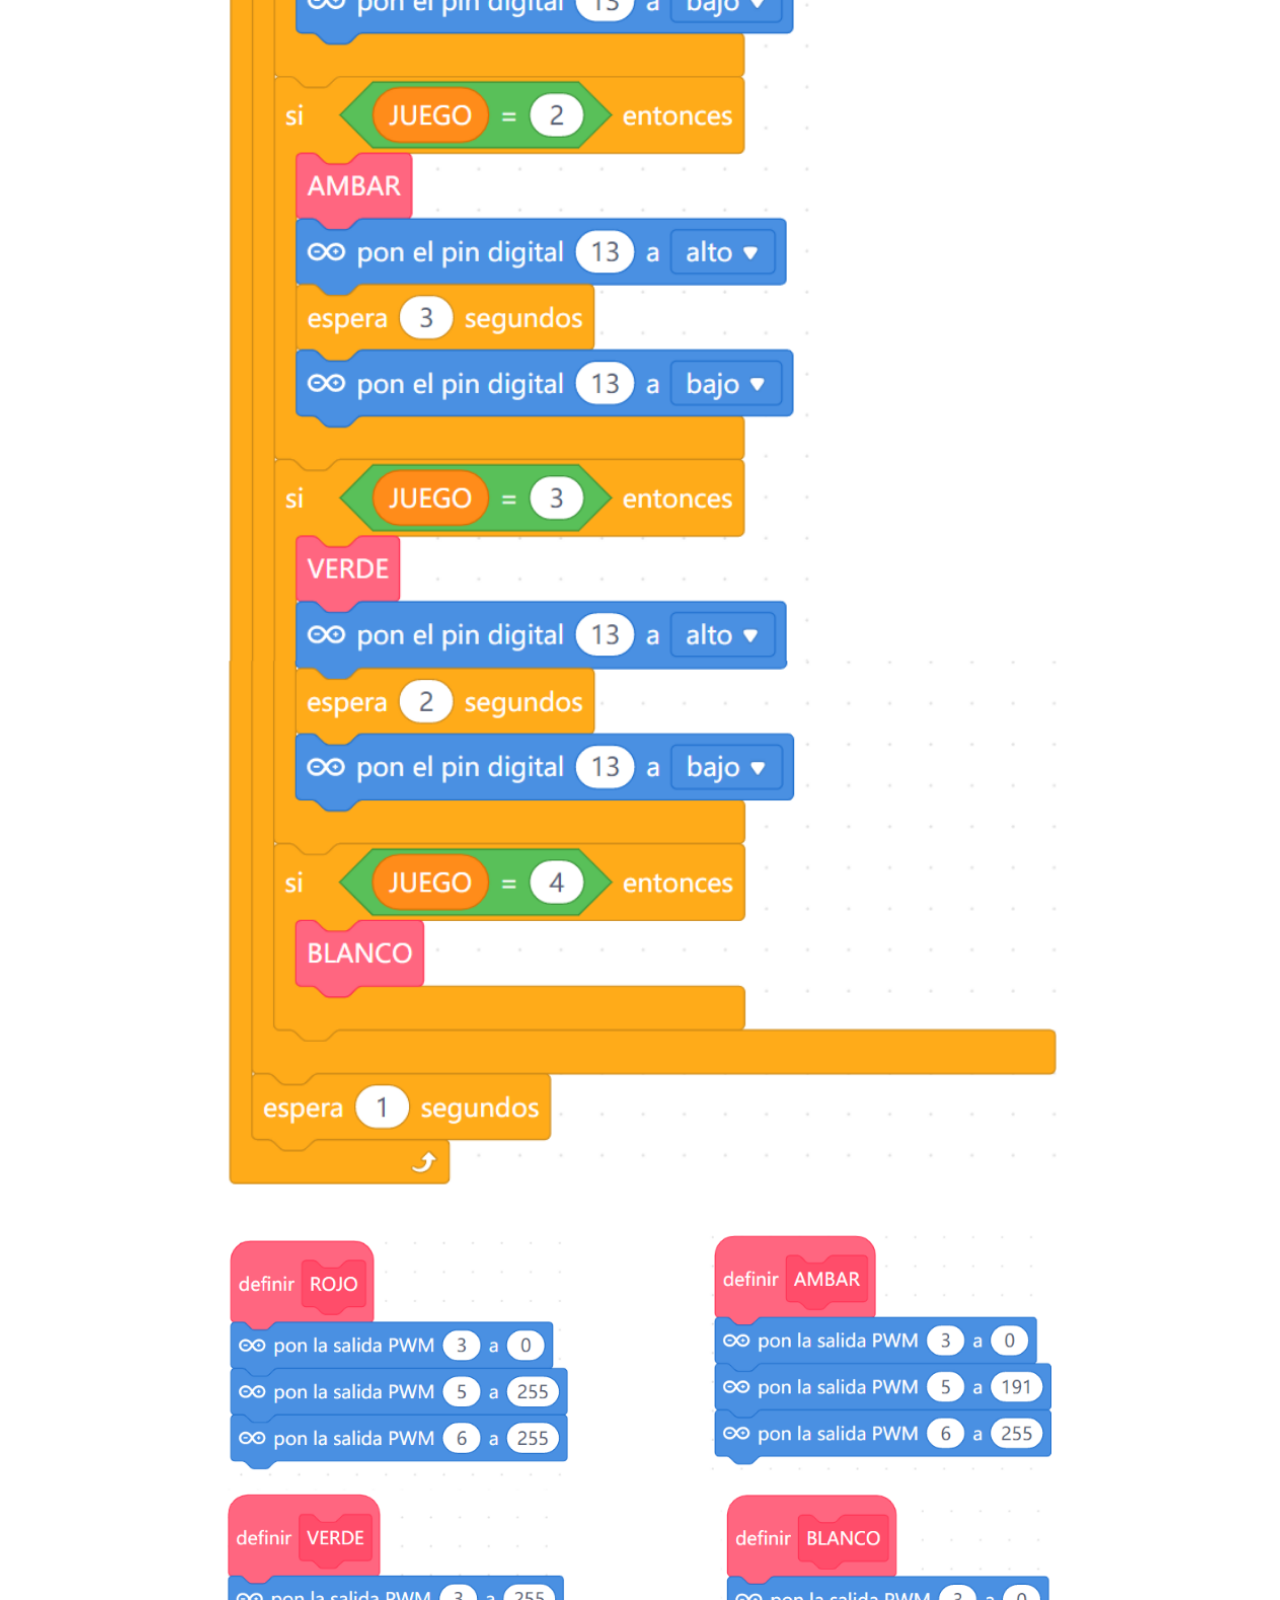
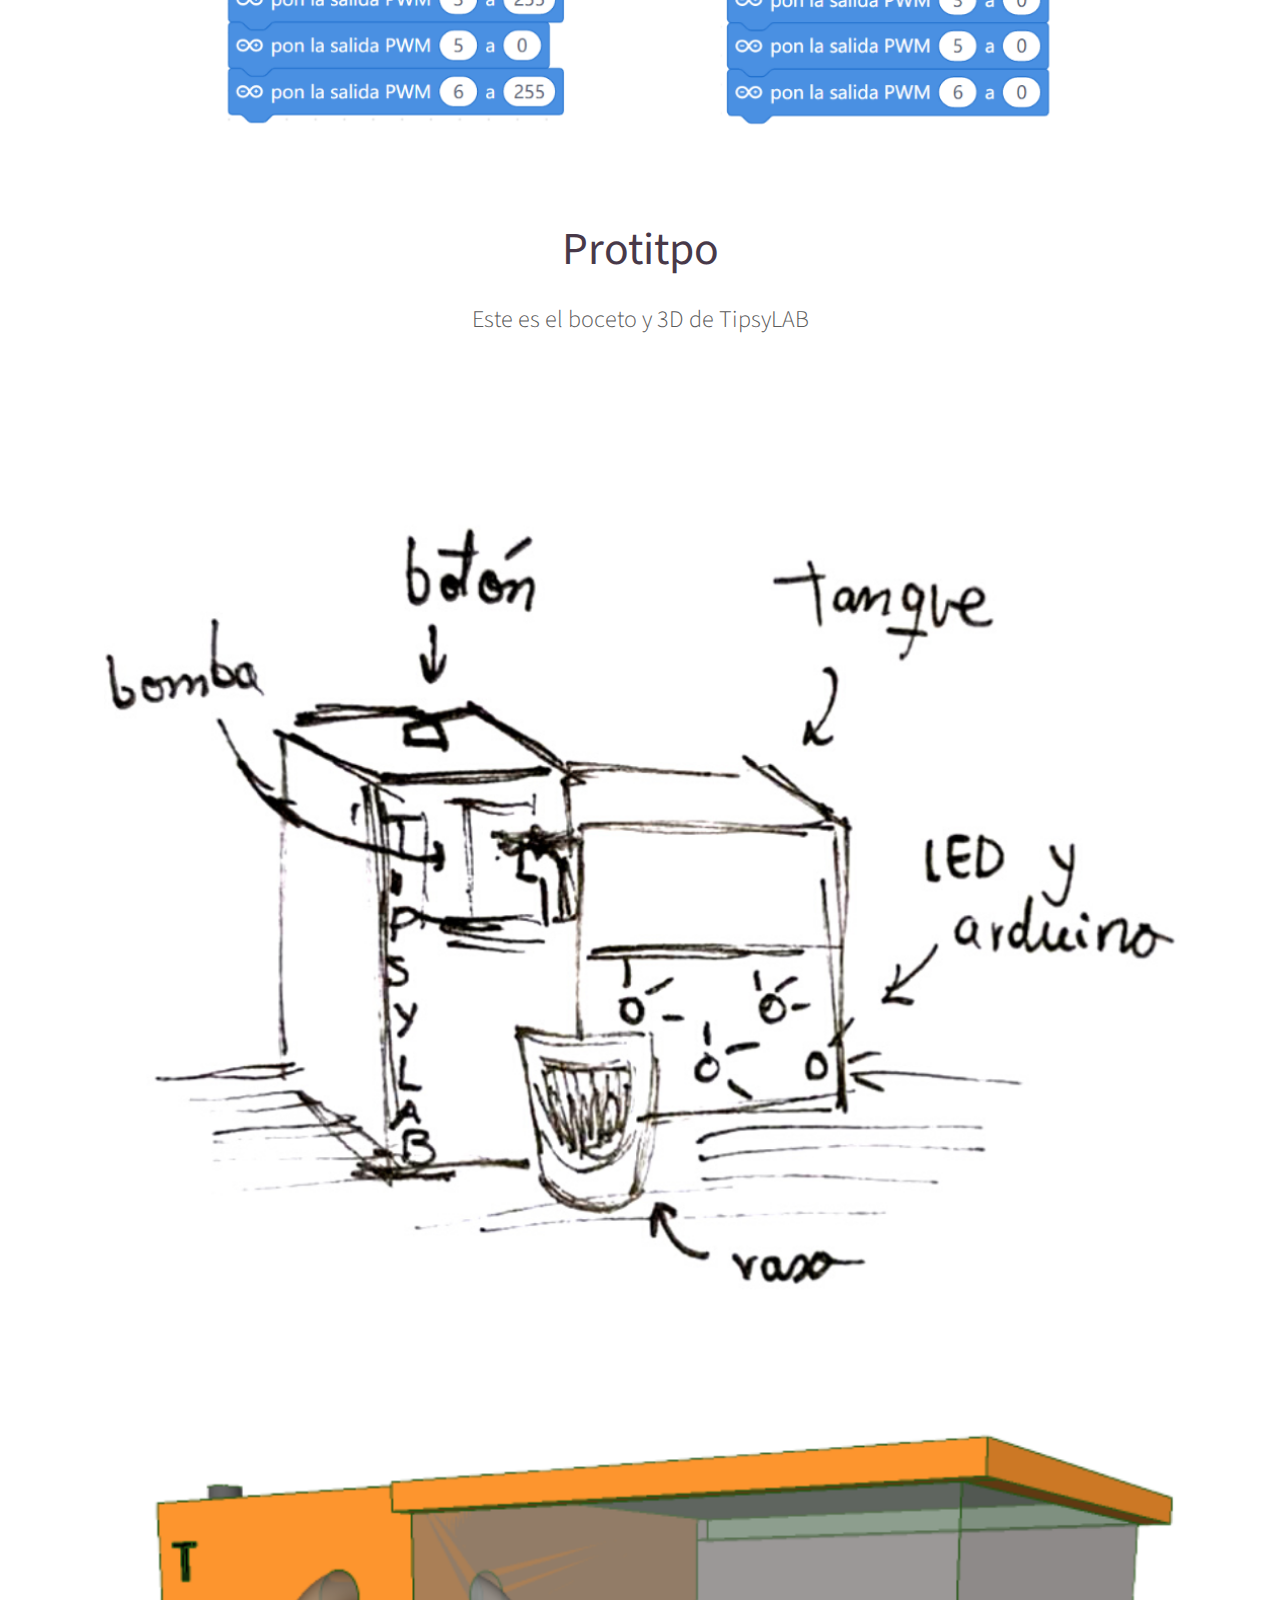
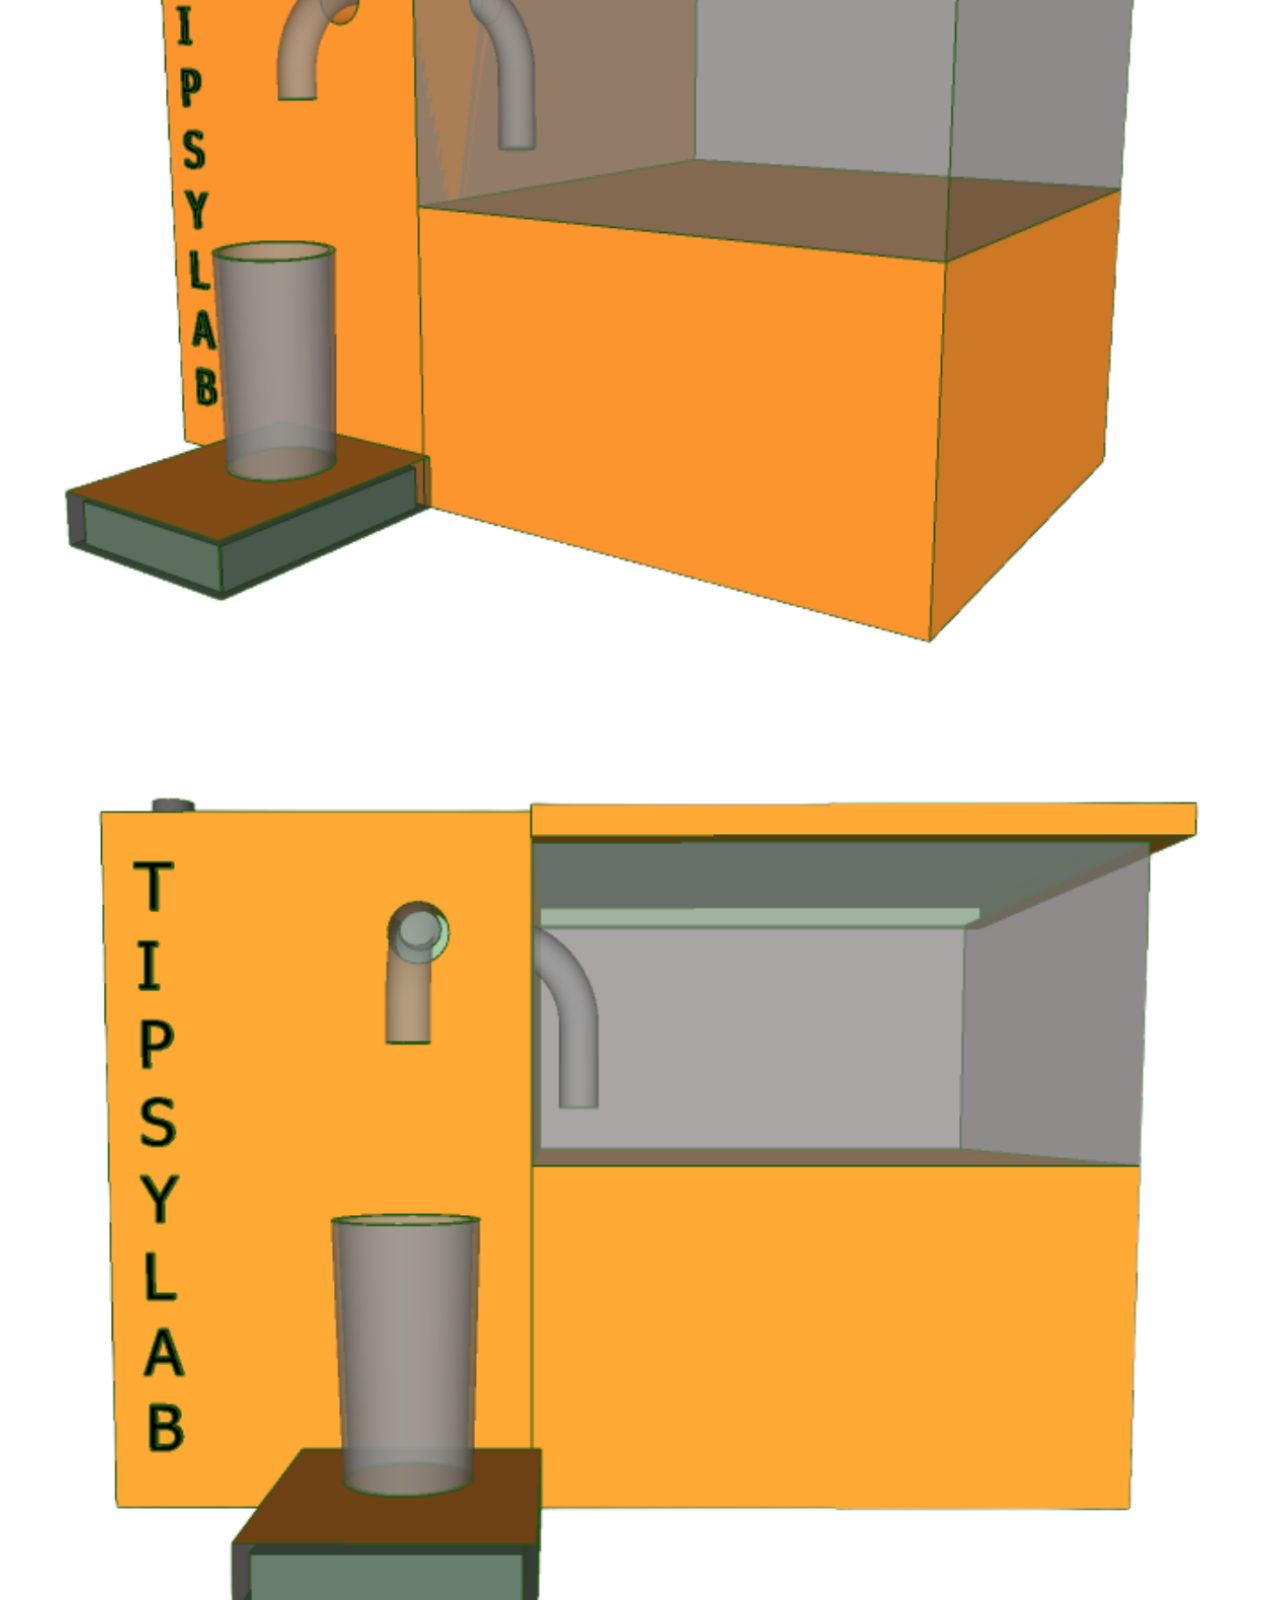
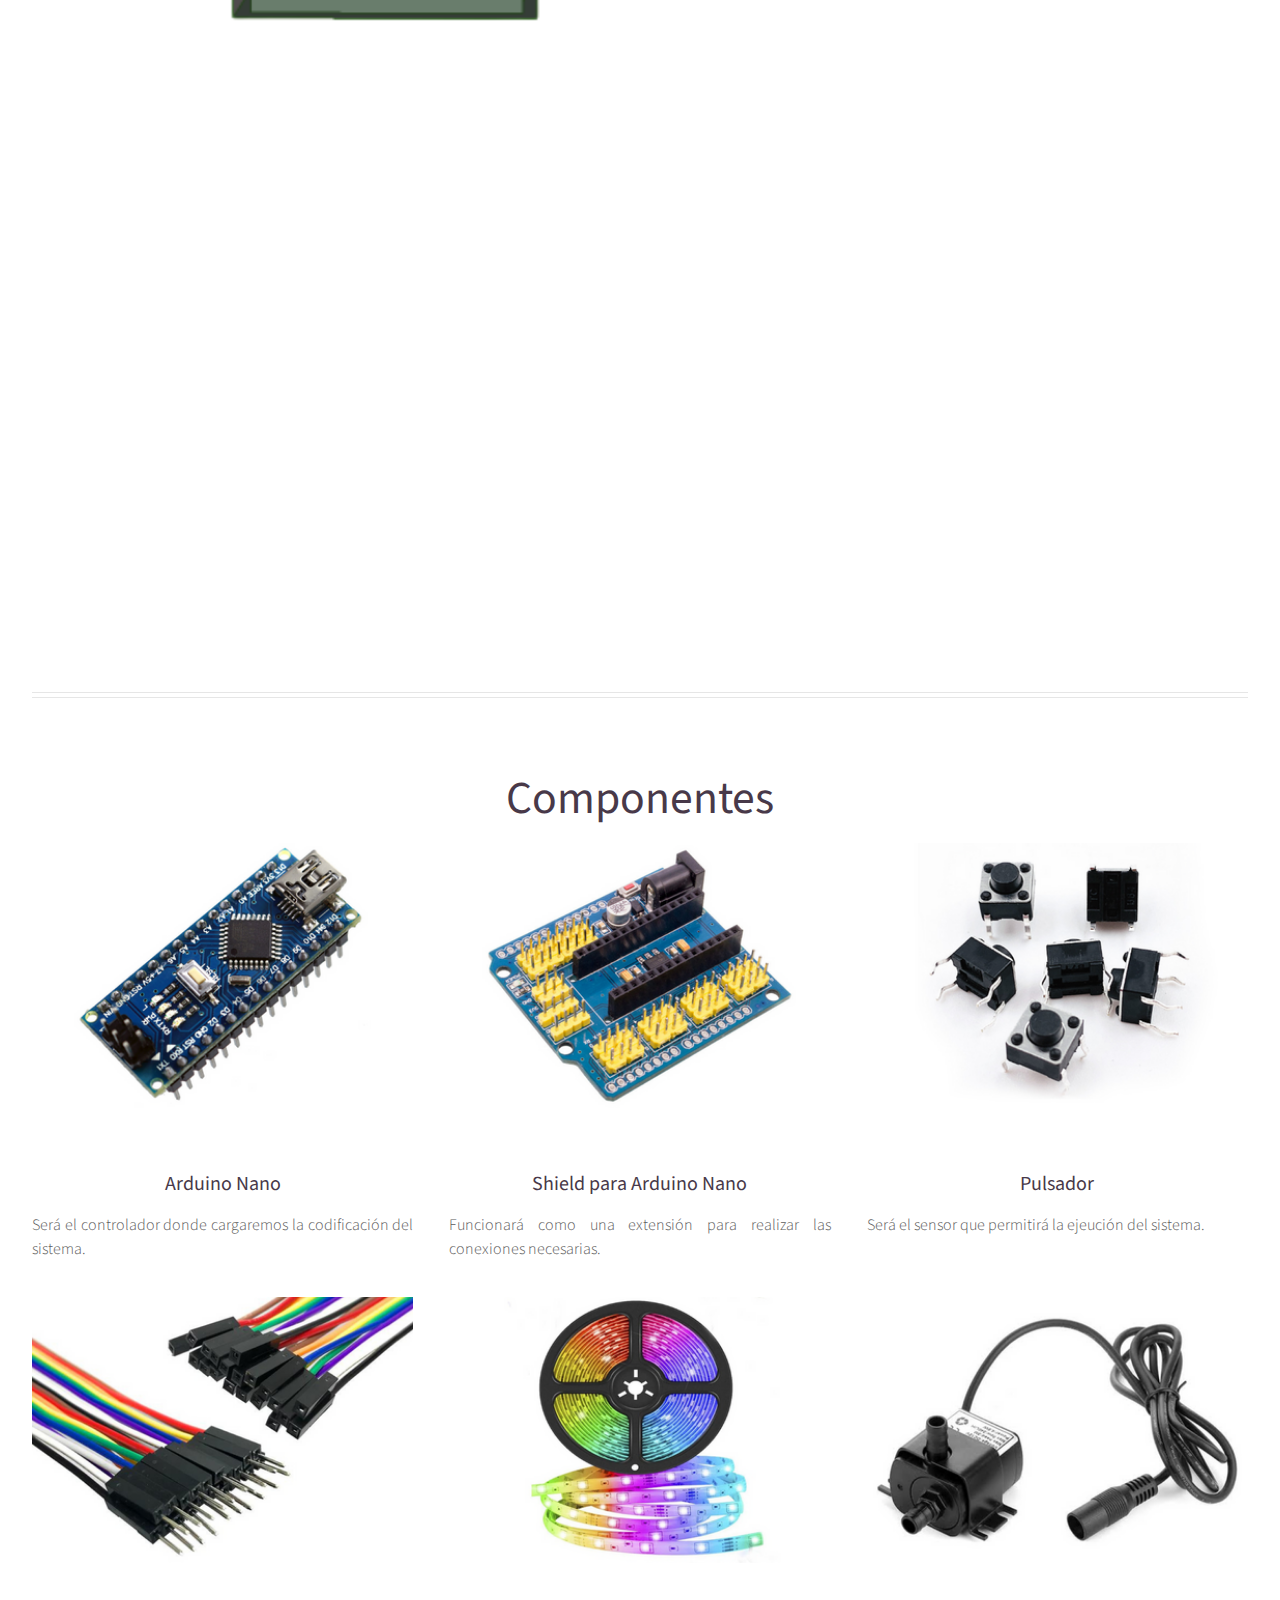
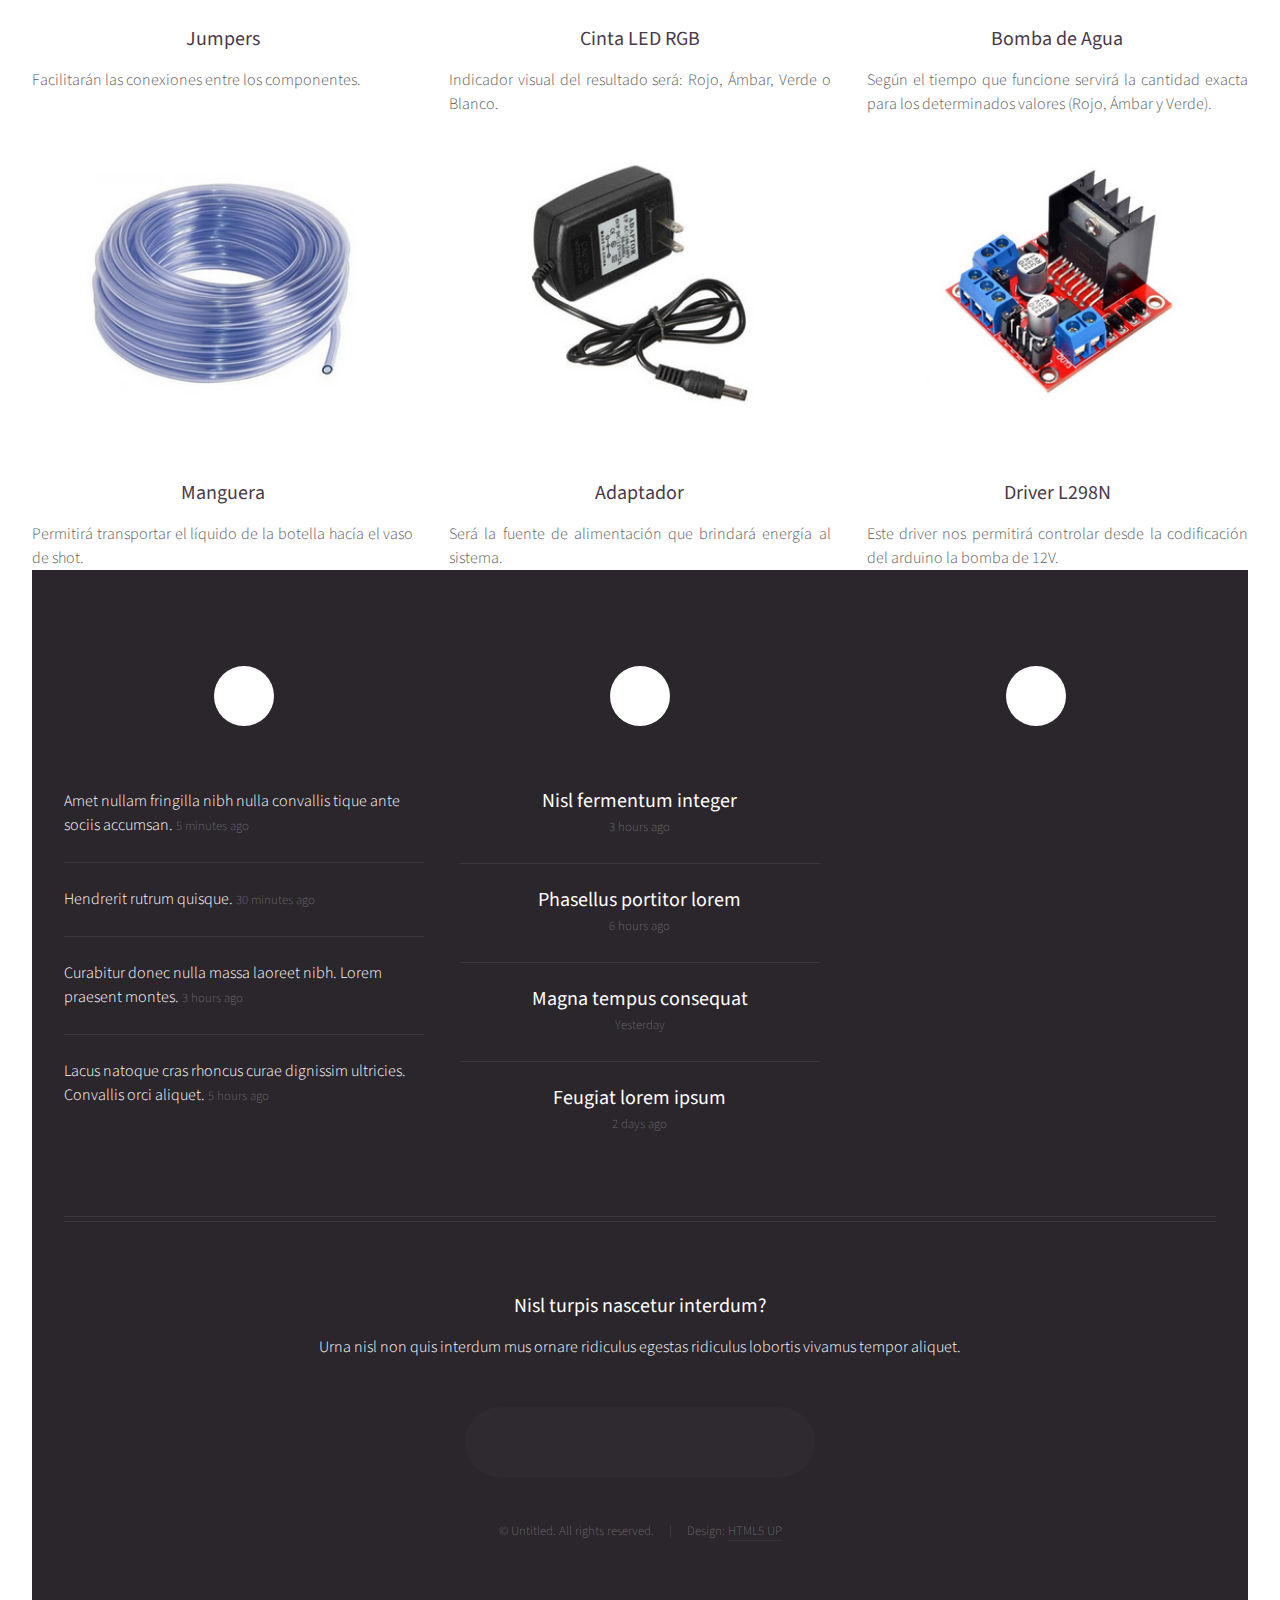
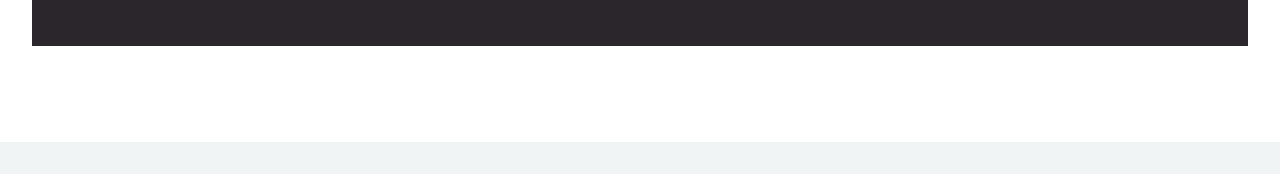
==== commit 7f9a789e: "3D 14/11" ====
--- a/no-sidebar.html
+++ b/no-sidebar.html
@@ -72,10 +72,10 @@
 								<header>
 									<h2>Protitpo</h2>
 									<p>
-										Esta es el boceto de cómo inició TipsyLAB 
+										Este es el boceto y 3D de TipsyLAB 
 									</p>
 								</header>
-								<a class="image featured"><img src="images/prototipoboceto.png" alt="" /></a>
+								<a class="image featured"><img src="images/3D 3.png" alt="" /></a>
 						
 									</p>
 	
